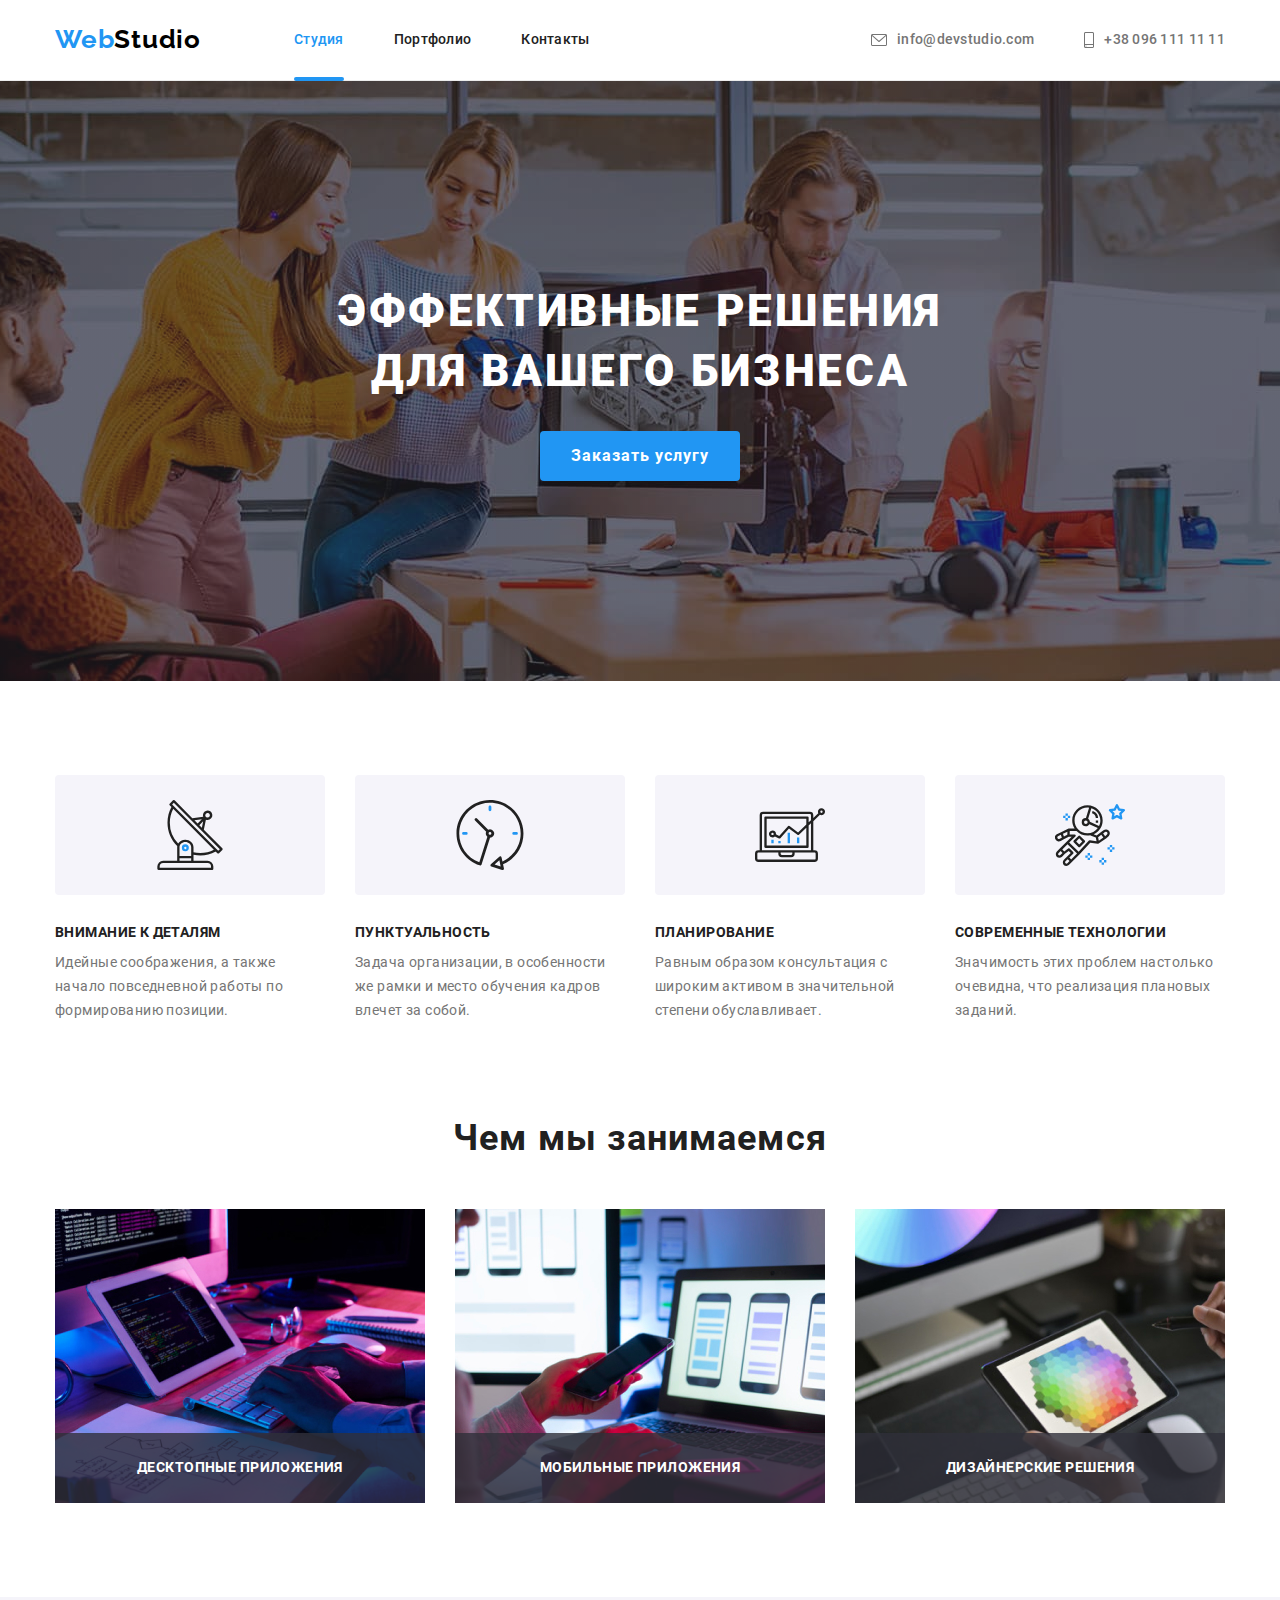
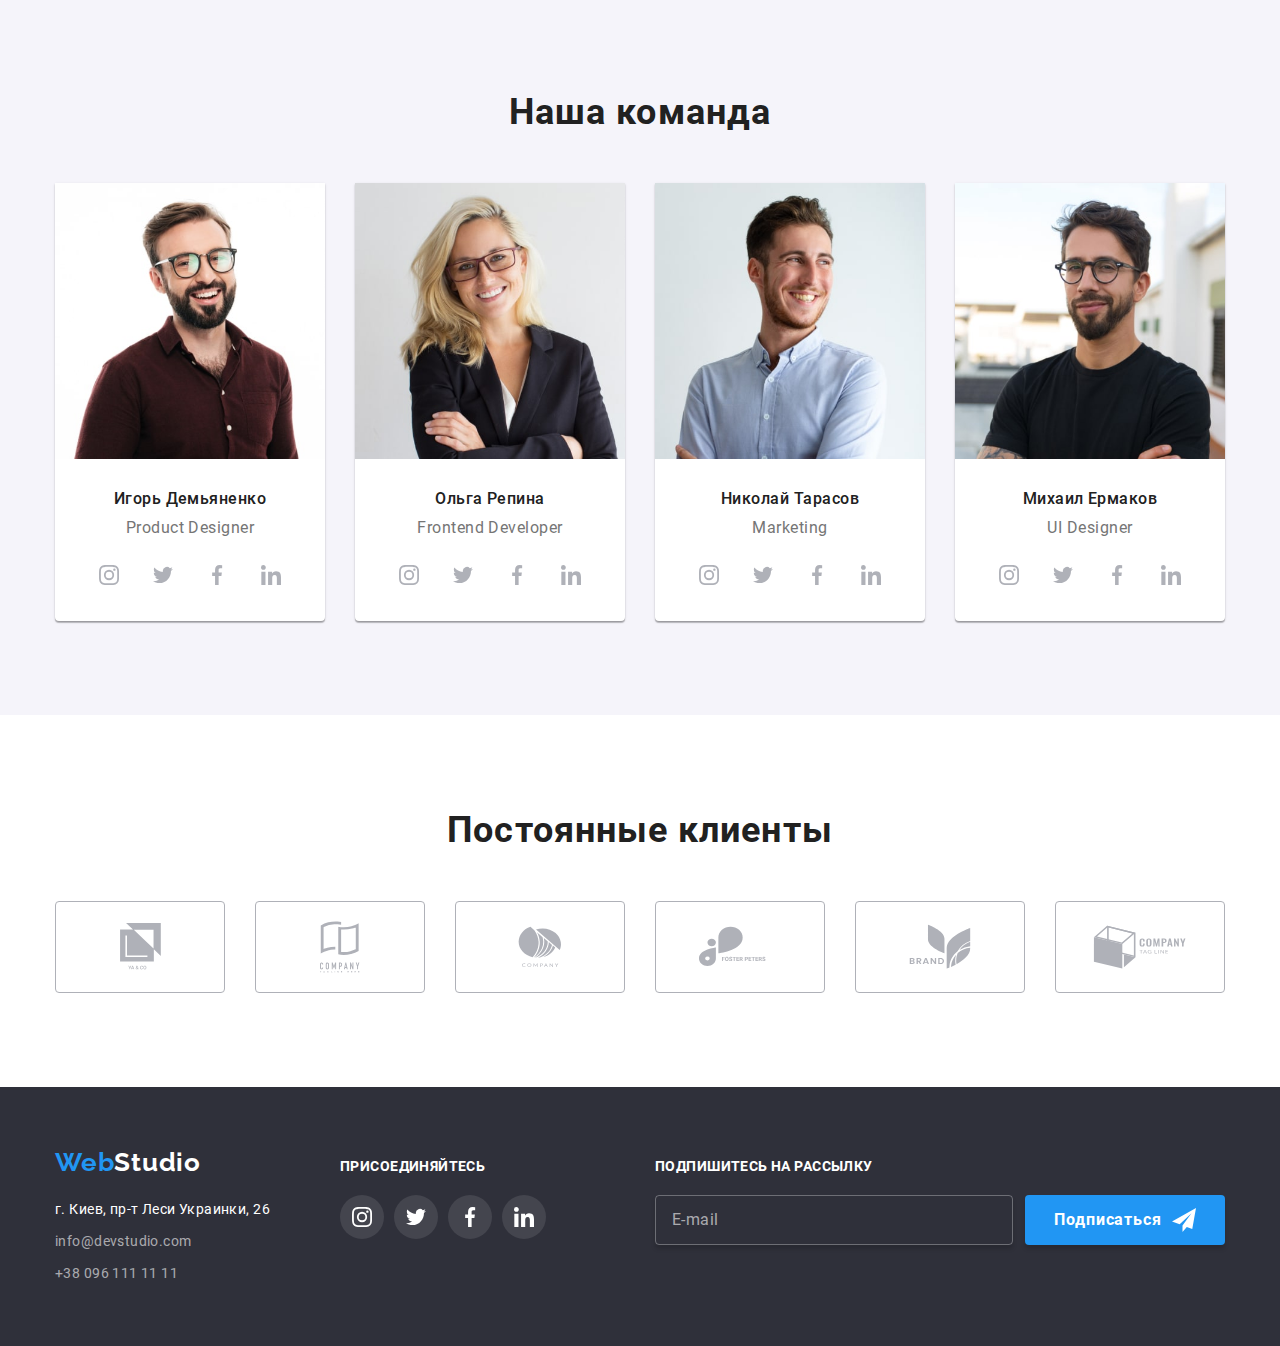
==== index.html @ d32ebbdd "додає стилі модального вікна" ====
<!DOCTYPE html>
<html lang="ru">
<head>
    <meta charset="UTF-8">
    <meta http-equiv="X-UA-Compatible" content="IE=edge">
    <meta name="viewport" content="width=device-width, initial-scale=1.0">
    <title>Студия</title>
    <link rel="stylesheet" href="https://cdnjs.cloudflare.com/ajax/libs/modern-normalize/1.0.0/modern-normalize.min.css">
    <link rel="stylesheet" href="./css/main.min.css"/>
</head>
<body>
    <!--  Хедер  -->
    <header>
        <div class="header-mobile container">
                <a href="./index.html" class="logo"><span class="logo__part--accent">Web</span><span
                        class="logo__part--black">Studio</span></a>
        
                        <button type="button" class="open-button" data-menu-open>
                        <svg class="open-button__burger" width="24" height="16">
                            <use href="./images/icons.svg#icon-burger">
                        
                            </use>
                        </svg>
                        </button>
        </div>
        <div class="mobile-nav is-hidden" data-menu>
        <button type="button" class="close-button close-button--mobile" data-menu-close>
            <svg class="close-button__cross" width="19" height="19">
                <use href="./images/icons.svg#icon-button">
        
                </use>
            </svg>
        </button>
        <div class="mobile-nav__wrapper">
            <nav>
            <ul class="nav-list">
                <li class="nav-list__item"><a href="./index.html" class="nav-list__link nav-list__link--current">Студия</a></li>
                <li class="nav-list__item"><a href="./portfolio.html" class="nav-list__link">Портфолио</a></li>
                <li class="nav-list__item"><a href="#contacts" class="nav-list__link">Контакты</a></li>
            </ul>
        </nav>
        <ul class="media-list">
            <li class="media-list__item media-list__item--tel">
                <a href="tel:+380961111111" class="media-list__link">
                    
                    +38 096 111 11 11
                </a>
            </li>
            <li class="media-list__item media-list__item--mail">
                <a href="mailto:info@devstudio.com" class="media-list__link">
                    
                    info@devstudio.com
                </a>
            </li>
        </ul>
        </div>
        
        <ul class="social-list social-list--mobile">
            <li class="social-list__item--mobile">
                <a href="" class="social-list__link--mobile">
                    Instagram
                </a>
            </li>
            <li class="social-list__item--mobile">
                <a href="" class="social-list__link--mobile">
                    <span>Twitter</span>
                </a>
            </li>
            <li class="social-list__item--mobile">
                <a href="" class="social-list__link--mobile">
                   <span>Facebook</span>
                </a>
            </li>
            <li class="social-list__item--mobile">
                <a href="" class="social-list__link--mobile">
                <span>LinkedIn</span>
                </a>
            </li>
        </ul>
        </div>
        <div class="header container">
        <a href="./index.html" class="logo"><span class="logo__part--accent">Web</span><span class="logo__part--black">Studio</span></a>
        <nav>
        <ul class="nav-list">
            <li class="nav-list__item"><a href="./index.html" class="nav-list__link nav-list__link--current">Студия</a></li>
            <li class="nav-list__item"><a href="./portfolio.html" class="nav-list__link">Портфолио</a></li>
            <li class="nav-list__item"><a href="#contacts" class="nav-list__link">Контакты</a></li>
        </ul>
        </nav>
        <ul class="media-list">
            <li class="media-list__item">
                <a href="mailto:info@devstudio.com" class="media-list__link">
                <svg class="media-list__icon" width="16" height="12">
                    <use href="./images/icons.svg#icon-envelope">

                    </use>
                </svg>
                info@devstudio.com
                </a>
            </li>  
            <li class="media-list__item">
                <a href="tel:+380961111111" class="media-list__link">
                <svg class="media-list__icon" width="10" height="16">
                    <use href="./images/icons.svg#icon-smartphone">

                    </use>
                </svg>
                    +38 096 111 11 11
                </a>
            </li> 
        </ul>
        </div>
    </header>

    
    <!-- Main content-->
    <main>
           <!-- Герой -->
    <section class="hero">
       
        <div class="container hero-container">
        <h1 class="hero-container__title">Эффективные решения<br> для вашего бизнеса</h1>
        <button data-modal-open type="button" class="main-button">Заказать услугу</button>
        </div>
    </section>
    <!-- <h2>Особенности</h2> -->
    <section class="features"> 
       
        <div class="container">
        <ul class="features-list">
            <li class="features-list__item">
                <div class="features-list__icon-bcg">
                    <svg class="features-list__icon" width="70" height="70">
                        <use href="./images/icons.svg#icon-antenna">
                    
                        </use>
                    </svg>
                </div>
                <h3 class="features-list__title">Внимание к деталям</h3>
                <p class="features-list__text">Идейные соображения, а также начало повседневной работы по формированию позиции.</p>
            </li>
            <li class="features-list__item">
                <div class="features-list__icon-bcg">
                    <svg class="features-list__icon" width="70" height="70">
                        <use href="./images/icons.svg#icon-clock">
                    
                        </use>
                    </svg>
                </div>
                <h3 class="features-list__title">Пунктуальность</h3>
                <p class="features-list__text">Задача организации, в особенности же рамки и место обучения кадров влечет за собой.</p>
            </li>
             <li class="features-list__item">
                <div class="features-list__icon-bcg">
                    <svg class="features-list__icon" width="70" height="70">
                        <use href="./images/icons.svg#icon-diagram">
                    
                        </use>
                    </svg>
                </div>
                <h3 class="features-list__title">Планирование</h3>
                <p class="features-list__text">Равным образом консультация с широким активом в значительной степени обуславливает.</p>
            </li>
            <li class="features-list__item">
                <div class="features-list__icon-bcg">
                    <svg class="features-list__icon" width="70" height="70">
                        <use href="./images/icons.svg#icon-astronaut">
                    
                        </use>
                    </svg>
                </div>
                <h3 class="features-list__title">Современные технологии</h3>
                <p class="features-list__text">Значимость этих проблем настолько очевидна, что реализация плановых заданий.</p>
            </li>

        </ul>
        </div>
    </section>
    <!-- Чем мы занимаемся -->
    <section class="about">
        <div class="container">
        <h2 class="container__section-title">Чем мы занимаемся</h2>
        <ul class="about-list">
            <li class="about-list__item"><img src="./images/box1.jpg" alt="box1" width="370">
            <div class="about-list__overlay">
                <h3 class="about-list__title">Десктопные приложения</h3>
            </div>
            </li>
            <li class="about-list__item"><img src="./images/box2.jpg" alt="box2" width="370">
            <div class="about-list__overlay">
                <h3 class="about-list__title">Мобильные приложения</h3>
            </div>
            </li>
            <li class="about-list__item"><img src="./images/box3.jpg" alt="box3" width="370">
            <div class="about-list__overlay">
                <h3 class="about-list__title">Дизайнерские решения</h3>
            </div>
            </li>
        </ul>
        </div>
    </section>
    <!-- Наша команда -->
    <section class="team">
        <div class="container">
        <h2 class="container__section-title">Наша команда</h2>
        <ul class="team-list">
            <li class="team-list__item">
                <img class="team-list__image" src="./images/team/img1-mob-1x-min.jpg" alt="Игорь Демьяненко">
                    <h3 class="team-list__name">Игорь Демьяненко</h3>
                <p class="team-list__position">Product Designer</p>
                <ul class="social-list social-list--team">
                    <li class="social-list__item">
                        <a href="" class="social-list__link social-list__link--team">
                            <svg class="social-list__icon" width="20" height="20">
                                <use href="./images/icons.svg#icon-instagram">
                            
                                </use>
                            </svg>
                        </a>
                    </li>
                    <li class="social-list__item">
                        <a href="" class="social-list__link social-list__link--team">
                        <svg class="social-list__icon" width="20" height="20">
                            <use href="./images/icons.svg#icon-twitter">
                    
                            </use>
                        </svg>
                        </a>
                    </li>
                    <li class="social-list__item">
                        <a href="" class="social-list__link social-list__link--team">
                        <svg class="social-list__icon" width="20" height="20">
                            <use href="./images/icons.svg#icon-facebook">
                    
                            </use>
                        </svg>
                        </a>
                
                    </li>
                    <li class="social-list__item">
                        <a href="" class="social-list__link social-list__link--team">
                        <svg class="social-list__icon" width="20" height="20">
                            <use href="./images/icons.svg#icon-linkedin">
                    
                            </use>
                        </svg>
                        </a>
                    </li>
                </ul>
            </li>
            <li class="team-list__item">
                <img class="team-list__image" src="./images/team/img2-mob-1x-min.jpg" alt="Ольга Репина">
                <h3 class="team-list__name">Ольга Репина</h3>
                <p class="team-list__position">Frontend Developer</p>
                <ul class="social-list social-list--team">
                    <li class="social-list__item">
                        <a href="" class="social-list__link social-list__link--team">
                            <svg class="social-list__icon" width="20" height="20">
                                <use href="./images/icons.svg#icon-instagram">
                
                                </use>
                            </svg>
                        </a>
                    </li>
                    <li class="social-list__item">
                        <a href="" class="social-list__link social-list__link--team">
                            <svg class="social-list__icon" width="20" height="20">
                                <use href="./images/icons.svg#icon-twitter">
                
                                </use>
                            </svg>
                        </a>
                    </li>
                    <li class="social-list__item">
                        <a href="" class="social-list__link social-list__link--team">
                            <svg class="social-list__icon" width="20" height="20">
                                <use href="./images/icons.svg#icon-facebook">
                
                                </use>
                            </svg>
                        </a>
                    </li>
                    <li class="social-list__item">
                        <a href="" class="social-list__link social-list__link--team">
                            <svg class="social-list__icon" width="20" height="20">
                                <use href="./images/icons.svg#icon-linkedin">
                
                                </use>
                            </svg>
                        </a>
                    </li>
                </ul>
            </li>
            <li class="team-list__item">
                <img class="team-list__image" src="./images/team/img3-mob-1x-min.jpg" alt="Николай Тарасов">
                <h3 class="team-list__name">Николай Тарасов</h3>
                <p class="team-list__position">Marketing</p>
                <ul class="social-list social-list--team">
                    <li class="social-list__item">
                        <a href="" class="social-list__link social-list__link--team">
                            <svg class="social-list__icon" width="20" height="20">
                                <use href="./images/icons.svg#icon-instagram">
                
                                </use>
                            </svg>
                        </a>
                    </li>
                    <li class="social-list__item">
                        <a href="" class="social-list__link social-list__link--team">
                            <svg class="social-list__icon" width="20" height="20">
                                <use href="./images/icons.svg#icon-twitter">
                
                                </use>
                            </svg>
                        </a>
                    </li>
                    <li class="social-list__item">
                        <a href="" class="social-list__link social-list__link--team">
                            <svg class="social-list__icon" width="20" height="20">
                                <use href="./images/icons.svg#icon-facebook">
                
                                </use>
                            </svg>
                        </a>
                    </li>
                    <li class="social-list__item">
                        <a href="" class="social-list__link social-list__link--team">
                            <svg class="social-list__icon" width="20" height="20">
                                <use href="./images/icons.svg#icon-linkedin">
                
                                </use>
                            </svg>
                        </a>
                    </li>
                </ul>
            </li>
            <li class="team-list__item">
                <img class="team-list__image" src="./images/team/img4-mob-1x-min.jpg" alt="Михаил Ермаков">
                <h3 class="team-list__name">Михаил Ермаков</h3>
                <p class="team-list__position">UI Designer</p>
                <ul class="social-list social-list--team">
                    <li class="social-list__item">
                        <a href="" class="social-list__link social-list__link--team">
                            <svg class="social-list__icon" width="20" height="20">
                                <use href="./images/icons.svg#icon-instagram">
                
                                </use>
                            </svg>
                        </a>
                    </li>
                    <li class="social-list__item">
                        <a href="" class="social-list__link social-list__link--team">
                            <svg class="social-list__icon" width="20" height="20">
                                <use href="./images/icons.svg#icon-twitter">
                
                                </use>
                            </svg>
                        </a>
                    </li>
                    <li class="social-list__item">
                        <a href="" class="social-list__link social-list__link--team">
                            <svg class="social-list__icon" width="20" height="20">
                                <use href="./images/icons.svg#icon-facebook">
                
                                </use>
                            </svg>
                        </a>
                    </li>
                    <li class="social-list__item">
                        <a href="" class="social-list__link social-list__link--team">
                            <svg class="social-list__icon" width="20" height="20">
                                <use href="./images/icons.svg#icon-linkedin">
                
                                </use>
                            </svg>
                        </a>
                    </li>
                </ul>
            </li>
        </ul>
        </div>
    </section>
    <!--Клиенты-->
    <section class="clients"> 
    <div class="container">
    <h2 class="container__section-title">Постоянные клиенты</h2>
    <ul class="clients-list">
        <li class="clients-list__item">
            <a href="" class="clients-list__link">
                <svg class="clients-list__icon" width="41" height="46.7">
                    <use href="./images/icons.svg#icon-client1">

                    </use>
                </svg>
            </a>
        </li>
        <li class="clients-list__item">
            <a href="" class="clients-list__link">
                <svg class="clients-list__icon" width="40" height="52">
                    <use href="./images/icons.svg#icon-client2">
            
                    </use>
                </svg>
            </a>
        </li>
        <li class="clients-list__item">
            <a href="" class="clients-list__link">
                <svg class="clients-list__icon" width="43.46" height="41.18">
                    <use href="./images/icons.svg#icon-client3">
            
                    </use>
                </svg>
            </a>
        </li>
        <li class="clients-list__item">
            <a href="" class="clients-list__link">
                <svg class="clients-list__icon" width="84.44" height="40.62">
                    <use href="./images/icons.svg#icon-client4">
                    </use>
                </svg>
            </a>
        </li>
        <li class="clients-list__item">
            <a href="" class="clients-list__link">
                <svg class="clients-list__icon" width="62.54" height="45.43">
                    <use href="./images/icons.svg#icon-client5">
            
                    </use>
                </svg>
            </a>
        </li>
        <li class="clients-list__item">
            <a href="" class="clients-list__link">
                <svg class="clients-list__icon" width="93.79" height="43.93">
                    <use href="./images/icons.svg#icon-client6">
            
                    </use>
                </svg>
            </a>
        </li>
    </ul>

    </div>
    </section>
    </main>

    <!-- Футер -->
    <footer id="contacts">
        <div class="footer container">
                <div class="main-contacts">

            <a href="./index.html" class="logo"><span class="logo__part--accent">Web</span><span class="logo__part--white">Studio</span></a>
            
            <ul class="contact-list">
                <li class="contact-list__item"><address class="address-link">г. Киев, пр-т Леси Украинки, 26</address></li>
                <li class="contact-list__item"><a href="mailto:info@devstudio.com" class="contact-link">info@devstudio.com</a></li>
                <li class="contact-list__item"><a href="tel:+380961111111" class="contact-link">+38 096 111 11 11</a></li>
            </ul>
            </div>

            <div class="social-networks-contacts">
                <p class="call">присоединяйтесь</p>
                <ul class="social-list">
                    <li class="social-list__item">
                        <a href="" class="social-list__link social-list__link--footer">
                            <svg class="social-list__icon" width="20" height="20">
                                <use href="./images/icons.svg#icon-instagram">
                
                                </use>
                            </svg>
                        </a>
                    </li>
                    <li class="social-list__item">
                        <a href="" class="social-list__link social-list__link--footer">
                            <svg class="social-list__icon" width="20" height="20">
                                <use href="./images/icons.svg#icon-twitter">
                
                                </use>
                            </svg>
                        </a>
                    </li>
                    <li class="social-list__item">
                        <a href="" class="social-list__link social-list__link--footer">
                            <svg class="social-list__icon" width="20" height="20">
                                <use href="./images/icons.svg#icon-facebook">
                
                                </use>
                            </svg>
                        </a>
                    </li>
                    <li class="social-list__item">
                        <a href="" class="social-list__link social-list__link--footer">
                            <svg class="social-list__icon" width="20" height="20">
                                <use href="./images/icons.svg#icon-linkedin">
                
                                </use>
                            </svg>
                        </a>
                    </li>
                </ul>
            </div>
            
            <div class="subscribe-form">
            <p class="call subscribe-form__call">Подпишитесь на рассылку</p>
            <form action="javascript:void(0);">
                    <div class="subscribe-field">
                    <label>
                    <input type="email" placeholder="E-mail" class="subscribe-field__form-input">
                    </label>
                    <button type="submit" class="main-button subscribe-field__main-button">Подписаться
                        <svg class="main-button__subscribe-icon" width="24" height="24">
                            <use href="./images/icons.svg#icon-send">
                            </use>
                        </svg>
                    </button>
                    </div>
                
            </form>
            </div>
        </div>
        
    </footer>

    <!-- Бекдроп -->
    <!-- Модалка -->
    <div class="backdrop is-hidden" data-modal>
        <div class="modal">
            <button type="button" class="close-button" data-modal-close>
                <svg class="close-button__cross" width="11" height="11">
                    <use href="./images/icons.svg#icon-button">

                    </use>
                </svg>
            </button>
            <b class="modal__title">Оставьте свои данные, мы вам перезвоним</b>
            <form action="javascript:void(0);" 
            class="modal-form">

            <label class="modal-form__field">
                <span class="modal-form__label">Имя</span>
                    <input type="text"
                name="name"
                placeholder=""
                required
                class="modal-form__input">
                <svg class="modal-form__icon" width="18" height="18">
                    <use href="./images/icons.svg#icon-person">
                    </use>
                </svg>
                
            </label>

            <label class="modal-form__field">
                <span class="modal-form__label">Телефон</span>
                <input  type="tel"
                name="tel" 
                placeholder=""
                required
                class="modal-form__input">
                <svg class="modal-form__icon" width="18" height="18">
                    <use href="./images/icons.svg#icon-tel">
                    </use>
                </svg>
            </label>

            <label class="modal-form__field">
                <span class="modal-form__label">Почта</span>
                <input type="email"
                name="email"
                placeholder=""
                required
                class="modal-form__input">
                <svg class="modal-form__icon" width="18" height="18">
                    <use href="./images/icons.svg#icon-email">
                    </use>
                </svg>
            </label>

            <label class="modal-form__field modal-form__field--comment">
                <span class="modal-form__label">Комментарий</span>
                
                <textarea name="comment" placeholder="Введите текст" class="modal-form__input modal-form__input--comment"></textarea>

            </label>

            <label class="agreement">
                    
                <input type="checkbox"
                name="checkbox"
                class="agreement__checkbox"
                >
                <svg class="agreement__icon" width="16" height="15">
                    <use href="./images/icons.svg#icon-uncheck">
                    </use>
                </svg>
                <span class="agreement__text">Соглашаюсь&nbsp;с&nbsp;рассылкой&nbsp;и&nbsp;принимаю&nbsp;</span>
                 
                <span class="agreement__link">
                    <a href="">Условия&nbsp;договора</a>
                </span>
            </label>

           



            <button type="submit" class="main-button main-button--modal">Отправить</button>
            </form>
        </div>
    </div>
<script src="./js/modal.js"></script>
<script src="./js/menu.js"></script>
</body>
</html>
---- css/main.min.css ----
p,h1,h2,h3,h4,h5,h6,ul,button,.open-button{padding:0;margin:0}.social-list,.social-list__link,.subscribe-field__main-button,.close-button,.agreement,.open-button,.features-list__icon-bcg,.clients-list__item,.clients-list__link{display:flex;justify-content:center;align-items:center}@font-face{font-family:"Raleway";font-style:normal;font-weight:700;font-display:swap;src:url(../fonts/raleway-v19-latin-700.woff) format("woff"),url(../fonts/raleway-v19-latin-700.woff2) format("woff2")}@font-face{font-family:"Roboto";font-style:normal;font-weight:400;font-display:swap;src:url(../fonts/roboto-v27-latin_cyrillic-regular.woff) format("woff"),url(../fonts/roboto-v27-latin_cyrillic-regular.woff2) format("woff2")}@font-face{font-family:"Roboto";font-style:normal;font-weight:500;font-display:swap;src:url(../fonts/roboto-v27-latin_cyrillic-500.woff) format("woff"),url(../fonts/roboto-v27-latin_cyrillic-500.woff2) format("woff2")}@font-face{font-family:"Roboto";font-style:normal;font-weight:700;font-display:swap;src:url(../fonts/roboto-v27-latin_cyrillic-700.woff) format("woff"),url(../fonts/roboto-v27-latin_cyrillic-700.woff2) format("woff2")}@font-face{font-family:"Roboto";font-style:normal;font-weight:900;font-display:swap;src:url(../fonts/roboto-v27-latin_cyrillic-900.woff) format("woff"),url(../fonts/roboto-v27-latin_cyrillic-900.woff2) format("woff2")}body{font-family:"Roboto",sans-serif;font-style:normal;color:#212121}p{color:#757575}a{text-decoration:none;color:inherit}button{font-family:inherit}img{display:block;max-width:100%;height:auto}ul{list-style:none}button:focus,a:focus,input:focus{outline:none}.container{margin-left:auto;margin-right:auto;padding-left:15px;padding-right:15px;width:100%}@media screen and (min-width: 480px){.container{max-width:480px}}@media screen and (min-width: 768px){.container{max-width:768px}}@media screen and (min-width: 1200px){.container{max-width:1200px}}.container__section-title{text-align:center;margin-bottom:50px;font-size:28px;line-height:1.18;letter-spacing:.03em}@media screen and (min-width: 1200px){.container__section-title{font-size:36px;line-height:1.167;letter-spacing:.03em}}.logo{display:block;font-family:"Raleway",sans-serif;font-weight:700;font-size:24px;line-height:1.167;letter-spacing:.03em}@media screen and (min-width: 1200px){.logo{font-size:26px;line-height:1.192;letter-spacing:.03em}}.logo__part--accent{color:#2196f3}.logo__part--black{color:#000}.logo__part--white{color:#fff}.logo:focus{box-shadow:0 0 0 0.1em #2196f3}.mobile-nav{position:absolute;top:0;left:0;background-color:#fff;width:100vw;height:100vh;padding:48px 40px;z-index:10}.mobile-nav__wrapper{display:flex;flex-direction:column;justify-content:space-between;height:100%}@media screen and (max-width: 767px){.nav-list{margin-bottom:-32px}.nav-list__link{display:block;margin-bottom:32px;font-weight:500;font-size:40px;line-height:1.175;letter-spacing:.02em;transition:color 250ms cubic-bezier(0.4, 0, 0.2, 1)}.nav-list__link:hover,.nav-list__link:focus,.nav-list__link--current{color:#2196f3}}@media screen and (min-width: 768px){.nav-list{display:flex;margin-left:93px}.nav-list__item{position:relative}.nav-list__item:not(:last-child){margin-right:50px}.nav-list__link{display:block;padding-top:32px;padding-bottom:32px;font-weight:500;font-size:14px;line-height:1.14;letter-spacing:.02em;transition:color 250ms cubic-bezier(0.4, 0, 0.2, 1)}.nav-list__link:hover,.nav-list__link:focus,.nav-list__link--current{color:#2196f3}.nav-list__link--current::after{content:"";position:absolute;bottom:0;margin-bottom:-1px;display:block;width:100%;height:4px;border-radius:2px;background-color:#2196f3}}@media screen and (max-width: 767px){.media-list{margin-top:auto}.media-list__item--tel{margin-bottom:32px;font-weight:500;font-size:34px;line-height:1.176;letter-spacing:.02em;color:#2196f3}.media-list__item--mail{margin-bottom:64px;font-size:24px;line-height:1.167;letter-spacing:.02em;color:#757575}}@media screen and (min-width: 768px){.media-list{display:flex;flex-direction:column;margin-left:auto}.media-list__link{font-weight:500;font-size:12px;line-height:1.167;letter-spacing:.02em;color:#757575;transition:color 250ms cubic-bezier(0.4, 0, 0.2, 1)}.media-list__link:hover,.media-list__link:focus{color:#2196f3}}@media screen and (min-width: 1200px){.media-list{flex-direction:row;margin-left:auto}.media-list__item:not(:last-child){margin-right:50px}.media-list__icon{margin-right:10px;fill:currentColor}.media-list__link{display:flex;align-items:center;justify-content:center;font-weight:500;font-size:14px;line-height:1.14;letter-spacing:.02em;color:#757575;transition:color 250ms cubic-bezier(0.4, 0, 0.2, 1)}.media-list__link:hover,.media-list__link:focus{color:#2196f3}}.main-button{width:200px;padding:10px;border:none;border-radius:4px;color:#fff;background-color:#2196f3;font-weight:700;font-size:16px;line-height:1.875;letter-spacing:.06em;cursor:pointer}.main-button:focus{box-shadow:0 0 0 0.1em #2196f3}.social-list--mobile{justify-content:start;margin-right:-20px;margin-left:-10px}.social-list__item:not(:last-child){margin-right:10px}.social-list__item--mobile:not(:last-child){border-right:1px solid rgba(33,33,33,0.2)}.social-list__link{width:44px;height:44px;border-radius:50%;border:none}.social-list__link--team{background-color:#fff;color:#afb1b8;transition:background-color 250ms cubic-bezier(0.4, 0, 0.2, 1),color 250ms cubic-bezier(0.4, 0, 0.2, 1)}.social-list__link--footer{background-color:rgba(255,255,255,0.1);color:#fff;transition:background-color 250ms cubic-bezier(0.4, 0, 0.2, 1)}.social-list__link--team:hover,.social-list__link--team:focus,.social-list__link--footer:hover,.social-list__link--footer:focus{background:#2196f3;color:#fff}.social-list__link--mobile{margin-left:10px;padding-right:10px;font-size:18px;line-height:1.22;letter-spacing:.02em;color:#2196f3}.social-list__icon{fill:currentColor}.main-contacts{margin-left:auto;margin-right:auto;margin-bottom:60px}@media screen and (min-width: 1200px){.main-contacts{margin-right:70px;margin-left:0;margin-bottom:0}}.main-contacts>.logo{margin-bottom:20px}.contact-list{font-size:14px;line-height:1.714;letter-spacing:.03em}.contact-list__item:not(:last-child){margin-bottom:8px}.address-link{color:#fff;font-style:normal}.contact-link{color:rgba(255,255,255,0.6)}.contact-link:hover,.contact-link:focus{color:#2196f3}.social-networks-contacts{width:206px;margin-left:auto;margin-right:auto;margin-bottom:60px}@media screen and (min-width: 1200px){.social-networks-contacts{margin-right:auto;margin-left:0;margin-bottom:0}}.call{margin-bottom:20px;font-weight:700;font-size:14px;line-height:1.14;letter-spacing:.03em;text-transform:uppercase;color:#fff}.subscribe-form{margin-left:auto;margin-right:auto}@media screen and (min-width: 1200px){.subscribe-form{width:570px;margin-left:0;margin-right:0}}.subscribe-form__call{margin-bottom:20px}@media screen and (min-width: 768px){.subscribe-field{display:flex;flex-direction:column}}@media screen and (min-width: 1200px){.subscribe-field{display:flex;flex-direction:row}}.subscribe-field__form-input{padding:15px 16px;width:100%;margin-bottom:20px;border:1px solid rgba(255,255,255,0.3);border-radius:4px;background-color:transparent;box-shadow:0px 4px 4px 0px rgba(0,0,0,0.15);color:#fff}@media screen and (min-width: 768px){.subscribe-field__form-input{width:450px;margin-right:12px}}@media screen and (min-width: 1200px){.subscribe-field__form-input{width:358px;margin-bottom:0}}.subscribe-field__form-input::placeholder{font-size:16px;line-height:1.25;letter-spacing:.03em;color:rgba(255,255,255,0.6)}.subscribe-field__main-button{margin-left:auto;margin-right:auto;box-shadow:0px 4px 4px 0px rgba(0,0,0,0.15)}.main-button__subscribe-icon{margin-left:10px}.close-button{position:absolute;top:8px;right:8px;width:30px;height:30px;border-radius:50%;border:1px solid rgba(0,0,0,0.1);background-color:#fff;color:#000;transition:color 250ms cubic-bezier(0.4, 0, 0.2, 1)}.close-button:focus,.close-button:hover{cursor:pointer;color:#2196f3}.close-button:focus{box-shadow:0 0 0 0.1em #2196f3}.close-button--mobile{top:21px;right:25px;width:40px;height:40px;border:none;color:#212121}.close-button--mobile:focus{box-shadow:none}.close-button__cross{fill:currentColor}.agreement{margin-bottom:30px}.agreement__icon{width:16px;height:15px;margin-right:7px;cursor:pointer}.agreement__text,.agreement__link{display:inline-block;color:#757575}@media screen and (max-width: 1199px){.agreement__text,.agreement__link{font-size:12px;line-height:1.167;letter-spacing:.03em}}@media screen and (min-width: 1200px){.agreement__text,.agreement__link{font-size:14px;line-height:1.71;letter-spacing:.03em}}.agreement__link{color:#2196f3;text-decoration-line:underline}.agreement__checkbox{position:absolute;width:1px;height:1px;margin:-1px;border:0;padding:0;clip:rect(0 0 0 0);overflow:hidden}.agreement__checkbox:checked+.agreement__icon{background-image:url("../images/check.svg");fill:transparent}.agreement__checkbox:focus-within+.agreement__icon{box-shadow:0 0 0 1px #2196f3}.open-button{border:none;width:40px;height:40px;margin:10px 0;background-color:#fff;color:#000;transition:color 250ms cubic-bezier(0.4, 0, 0.2, 1)}.open-button:focus,.open-button:hover{cursor:pointer;color:#2196f3}.open-button__burger{fill:currentColor}header{position:relative;border-bottom:1px solid #ececec;background-color:#fff}.header-mobile{display:flex;justify-content:space-between;align-items:center}@media screen and (min-width: 768px){.header-mobile{display:none}}.header{display:flex;align-items:center}@media screen and (max-width: 767px){.header{display:none}}.hero{max-width:100%;height:auto;margin-left:auto;margin-right:auto;padding-top:118px;padding-bottom:118px;text-align:center}@media screen and (max-width: 767px){.hero{background-image:linear-gradient(to right, rgba(47,48,58,0.4), rgba(47,48,58,0.4)),url(../images/bcg/bcg-img-mobile-1x.jpg);background-size:cover;background-position:center}}@media screen and (min-width: 768px){.hero{background-image:linear-gradient(to right, rgba(47,48,58,0.4), rgba(47,48,58,0.4)),url(../images/bcg/bcg-img-tabl-1x.jpg);background-size:cover;background-position:center}}@media screen and (min-width: 1200px){.hero{padding-top:200px;padding-bottom:200px;background-image:linear-gradient(to right, rgba(47,48,58,0.4), rgba(47,48,58,0.4)),url(../images/bcg/bcg-img-desk-1x.jpg);background-size:cover;background-position:center}}.hero-container__title{margin-bottom:30px;font-weight:900;text-transform:uppercase;color:#fff}@media screen and (max-width: 1199px){.hero-container__title{font-size:26px;line-height:1.615;letter-spacing:.06em}}@media screen and (min-width: 1200px){.hero-container__title{font-size:44px;line-height:1.364;letter-spacing:.06em}}.features{padding-top:60px;padding-bottom:60px}@media screen and (min-width: 1200px){.features{padding-top:94px;padding-bottom:94px}}.features-list{margin-bottom:-30px}@media screen and (min-width: 768px){.features-list{display:flex;flex-wrap:wrap;margin-right:-30px}}.features-list__item{width:100%;margin-bottom:30px}@media screen and (min-width: 768px){.features-list__item{flex-basis:calc((100% - 60px) / 2);margin-right:30px}}@media screen and (min-width: 1200px){.features-list__item{flex-basis:calc((100% - 120px) / 4)}}.features-list__icon-bcg{width:100%;height:120px;margin-bottom:30px;background-color:#f5f4fa;border-radius:4px}.features-list__title{margin-bottom:10px;text-align:center;font-size:14px;line-height:1.14;letter-spacing:.03em;text-transform:uppercase}@media screen and (min-width: 768px){.features-list__title{text-align:left}}.features-list__text{font-size:14px;line-height:1.71;letter-spacing:.03em}.about{padding-bottom:94px}@media screen and (max-width: 1199px){.about{display:none}}.about-list{display:flex}.about-list__item:not(:last-child){margin-right:30px}.about-list__item{position:relative}.about-list__overlay{position:absolute;bottom:0;width:100%;background-color:rgba(47,48,58,0.8)}.about-list__title{padding-top:27px;padding-bottom:27px;font-size:14px;line-height:1.14;letter-spacing:.03em;text-align:center;text-transform:uppercase;color:#fff}.team{padding-top:60px;padding-bottom:60px;margin-left:auto;margin-right:auto;background-color:#f5f4fa}@media screen and (min-width: 1200px){.team{padding-top:94px;padding-bottom:94px}}.team-list{margin-bottom:-30px}@media screen and (min-width: 768px){.team-list{display:flex;flex-wrap:wrap;margin-right:-30px}}.team-list__item{width:100%;padding-bottom:24px;margin-bottom:30px;background-color:#fff;box-shadow:0px 1px 3px rgba(0,0,0,0.12),0px 1px 1px rgba(0,0,0,0.14),0px 2px 1px rgba(0,0,0,0.2);border-radius:0px 0px 4px 4px}@media screen and (min-width: 768px){.team-list__item{flex-basis:calc((100% - 60px) / 2);margin-right:30px}}@media screen and (min-width: 1200px){.team-list__item{flex-basis:calc((100% - 120px) / 4)}}.team-list__image{margin-bottom:30px}.team-list__name{font-size:16px;line-height:1.188;letter-spacing:.03em;margin-bottom:10px;font-weight:500;text-align:center}.team-list__position{font-size:16px;line-height:1.188;letter-spacing:.03em;margin-bottom:16px;text-align:center}.clients{padding-top:60px;padding-bottom:60px}@media screen and (min-width: 1200px){.clients{padding-top:94px;padding-bottom:94px}}.clients-list{display:flex}@media screen and (max-width: 1199px){.clients-list{flex-wrap:wrap;margin-right:-30px;margin-bottom:-30px}}@media screen and (min-width: 1200px){.clients-list{margin-right:-30px}}.clients-list__item{width:170px;height:92px}@media screen and (max-width: 767px){.clients-list__item{flex-basis:calc((100% - 60px) / 2);margin-right:30px;margin-bottom:30px}}@media screen and (min-width: 768px){.clients-list__item{flex-basis:calc((100% - 90px) / 3);margin-right:30px;margin-bottom:30px}}@media screen and (min-width: 1200px){.clients-list__item{margin-right:30px;margin-bottom:0}}.clients-list__icon{fill:currentColor}.clients-list__link{border:1px solid #afb1b8;border-radius:4px;width:100%;height:100%;color:#afb1b8;transition:border 250ms cubic-bezier(0.4, 0, 0.2, 1),color 250ms cubic-bezier(0.4, 0, 0.2, 1)}.clients-list__link:hover,.clients-list__link:focus{outline:none;border:1px solid #2196f3;color:#2196f3}.portfolio-container{padding-top:60px;padding-bottom:60px;background-color:#fff}@media screen and (min-width: 1200px){.portfolio-container{padding-top:94px;padding-bottom:94px}}.filter-list{display:flex;flex-wrap:wrap;margin-right:-8px;margin-bottom:-15px}@media screen and (min-width: 768px){.filter-list{justify-content:center}}.filter-list__item{margin-right:8px;margin-bottom:15px}.filter-list__button{font-weight:500;font-size:16px;line-height:1.625;letter-spacing:.03em;background-color:#f5f4fa;padding:6px 22px;border:none;border-radius:4px;text-align:center;transition:background-color 250ms cubic-bezier(0.4, 0, 0.2, 1),box-shadow 250ms cubic-bezier(0.4, 0, 0.2, 1),color 250ms cubic-bezier(0.4, 0, 0.2, 1)}.filter-list__button:hover,.filter-list__button:focus{color:#fff;background-color:#2196f3;cursor:pointer;box-shadow:0px 3px 1px rgba(0,0,0,0.1),0px 1px 2px rgba(0,0,0,0.08),0px 2px 2px rgba(0,0,0,0.12)}.project-list{margin-top:40px;margin-bottom:-30px}@media screen and (min-width: 768px){.project-list{margin-top:30px;display:flex;flex-wrap:wrap;margin-right:-30px}}@media screen and (min-width: 1200px){.project-list{margin-top:50px}}.project-list__thumb{position:relative;overflow:hidden}.project-list__name{margin-bottom:4px;font-size:18px;line-height:2;letter-spacing:.06em}.project-list__type{font-size:16px;line-height:1.875;letter-spacing:.03em}.project-list__description{padding:20px 24px 19px 24px;border-left:1px solid #eee;border-right:1px solid #eee;border-bottom:1px solid #eee}@media screen and (min-width: 768px){.project-list__description{flex-grow:1}}.project-list__item{margin-bottom:30px}@media screen and (min-width: 768px){.project-list__item{flex-basis:calc((100% - 60px) / 2);margin-right:30px}}@media screen and (min-width: 1200px){.project-list__item{flex-basis:calc((100% - 90px) / 3);margin-right:30px}}.project-list__link{display:block}@media screen and (min-width: 768px){.project-list__link{display:flex;flex-direction:column;height:100%}}.project-list__link:hover,.project-list__link:focus{box-shadow:0px 4px 4px 0px rgba(0,0,0,0.25);cursor:pointer}.project-list__link:hover .overlay,.project-list__link:focus .overlay{transform:translateY(0)}.overlay{position:absolute;top:0;left:0;width:100%;height:100%;overflow:auto;background-color:rgba(33,150,243,0.9);transform:translateY(100%);transition:transform 250ms cubic-bezier(0.4, 0, 0.2, 1)}.overlay__text{margin:0;padding:63px 24px;font-size:18px;line-height:1.56;letter-spacing:.03em;color:#fff}footer{background-color:#2f303a}.footer{padding-top:60px;padding-bottom:60px;text-align:center}@media screen and (min-width: 768px){.footer{display:flex;flex-wrap:wrap;align-items:baseline;justify-content:space-between}}@media screen and (min-width: 1200px){.footer{display:flex;align-items:baseline;justify-content:space-between;text-align:unset}}.backdrop{position:fixed;top:0;left:0;width:100vw;height:100vh;background-color:rgba(0,0,0,0.2);visibility:visible;opacity:1;transition:opacity 250ms cubic-bezier(0.4, 0, 0.2, 1)}.is-hidden{visibility:hidden;opacity:0;pointer-events:none;transition:opacity 250ms cubic-bezier(0.4, 0, 0.2, 1)}.backdrop.is-hidden .modal{transform:translate(-50%, -50%) scale(0)}.modal{position:absolute;top:50%;left:50%;transform:translate(-50%, -50%) scale(1);transition:transform 250ms cubic-bezier(0.4, 0, 0.2, 1);padding:40px;background-color:#fff}@media screen and (max-width: 1199px){.modal{max-width:450px;width:90vw;max-height:609px}}@media screen and (min-width: 1200px){.modal{width:528px;height:581px}}.modal__title{display:block;margin-bottom:12px;text-align:center;font-size:20px;line-height:1.15;letter-spacing:.03em}.main-button--modal{display:block;margin-left:auto;margin-right:auto}.modal-form__field{position:relative;display:flex;flex-direction:column;margin-bottom:10px}@media screen and (max-width: 1199px){.modal-form__field{max-width:370px}}@media screen and (min-width: 1200px){.modal-form__field{width:448px}}.modal-form__field--comment{margin-bottom:20px}.modal-form__field:hover>.modal-form__icon,.modal-form__field:focus-within>.modal-form__icon{fill:#2196f3;cursor:pointer}.modal-form__field:hover>.modal-form__input,.modal-form__field:focus-within>.modal-form__input{cursor:pointer;outline:none;border:1px solid #2196f3}.modal-form__label{margin-bottom:4px;font-size:12px;line-height:1.17;letter-spacing:0.01em;color:#757575}.modal-form__input{padding:11px 42px;border:1px solid rgba(33,33,33,0.2);border-radius:4px}.modal-form__icon{position:absolute;top:30px;left:12px;fill:#212121}.modal-form__input--comment{display:block;resize:none;height:120px;padding:12px 16px}.modal-form__input--comment::placeholder{font-size:12px;line-height:1.17;letter-spacing:0.01em;color:rgba(117,117,117,0.5)}
/*# sourceMappingURL=main.min.css.map */
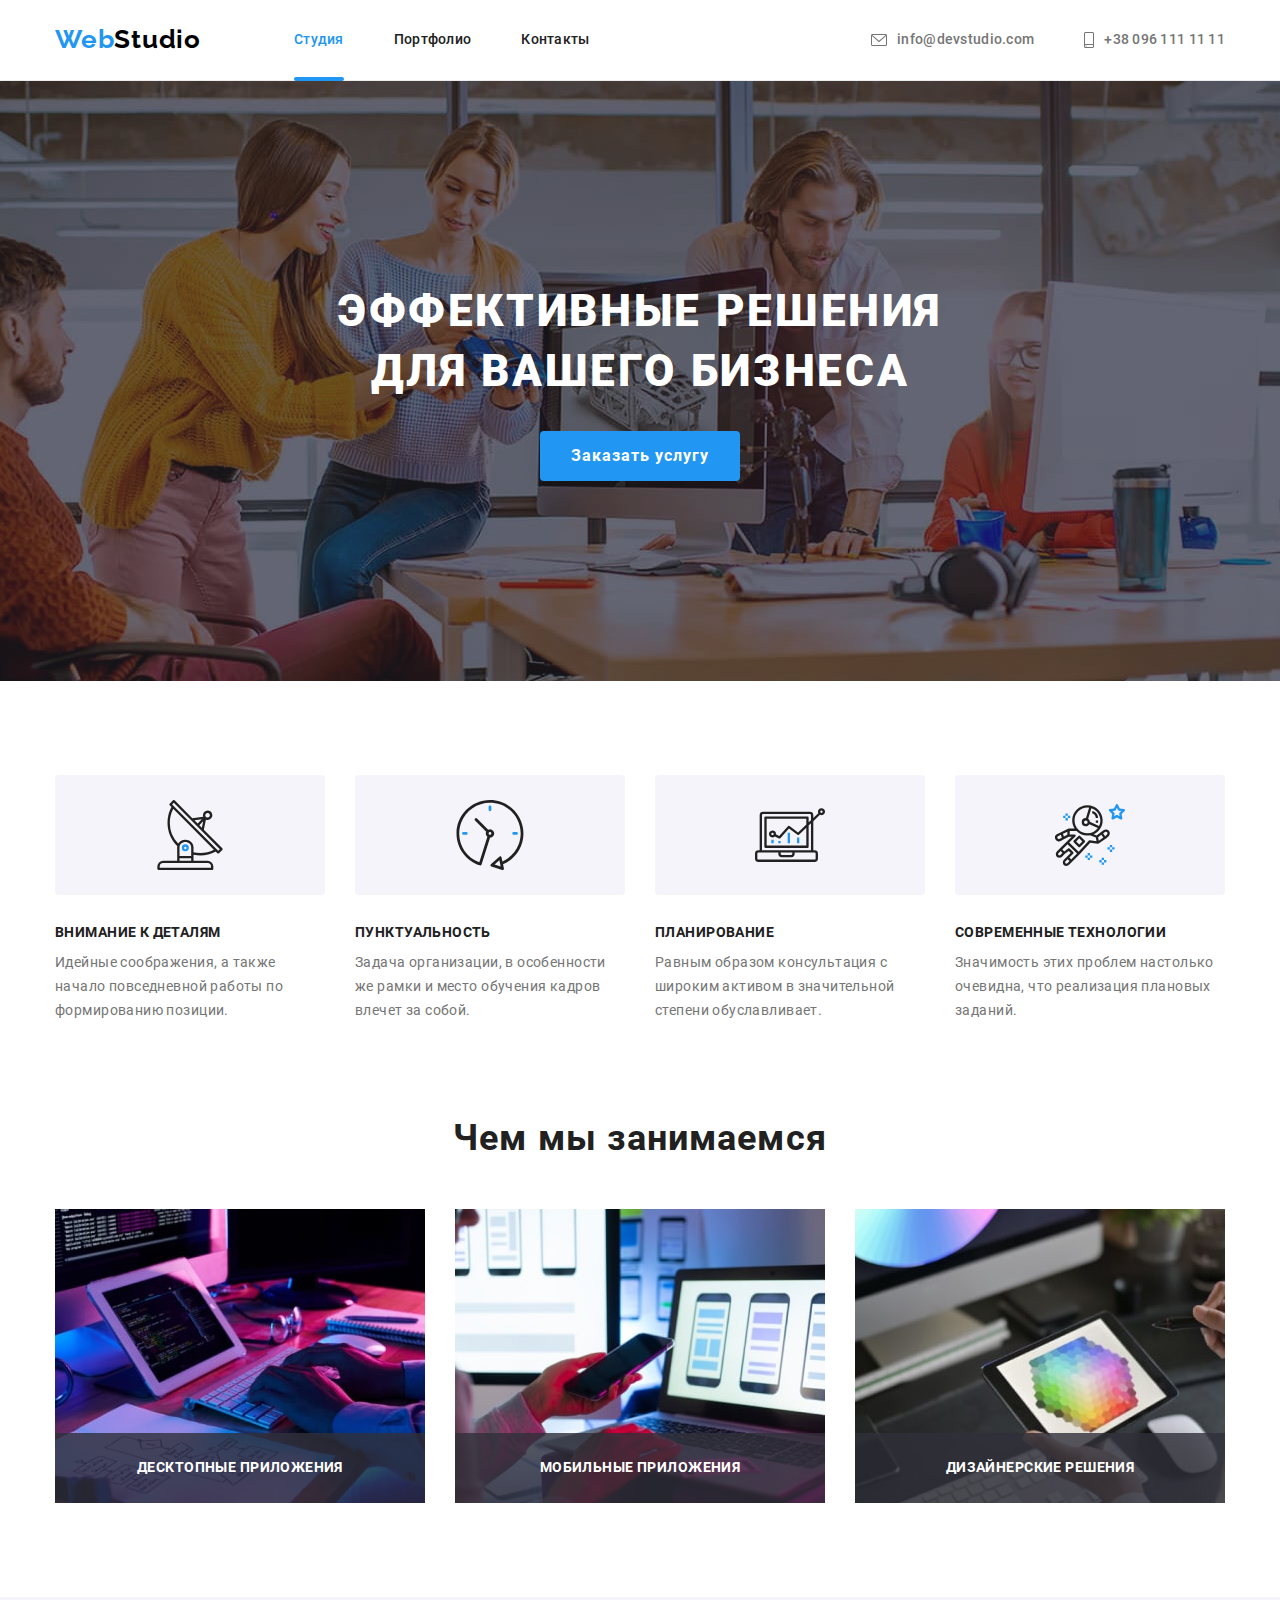
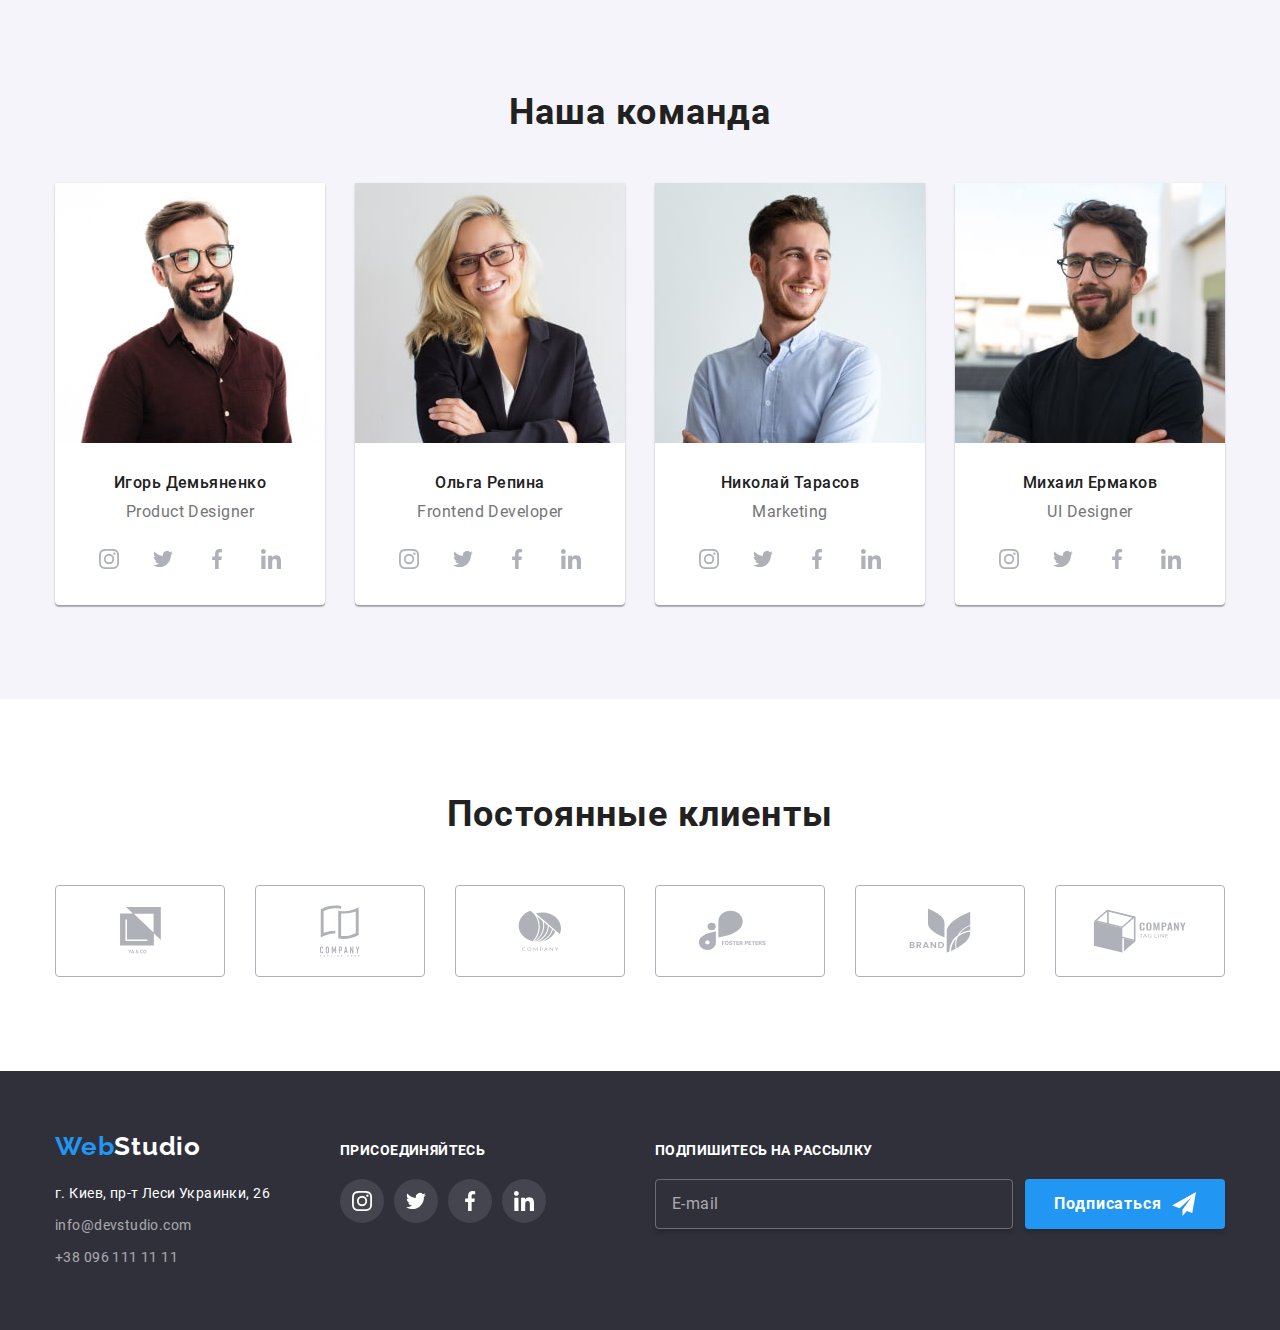
==== commit 3c0d96d8: "додає тег picture для картинок" ====
--- a/index.html
+++ b/index.html
@@ -181,17 +181,20 @@
         <div class="container">
         <h2 class="container__section-title">Чем мы занимаемся</h2>
         <ul class="about-list">
-            <li class="about-list__item"><img src="./images/box1.jpg" alt="box1" width="370">
+            <li class="about-list__item">
+                <img srcset="./images/box1-1x-min.jpg 1x, ./images/box1-2x-min.jpg 2x" src="./images/box1.jpg" alt="box1" width="370">
             <div class="about-list__overlay">
                 <h3 class="about-list__title">Десктопные приложения</h3>
             </div>
             </li>
-            <li class="about-list__item"><img src="./images/box2.jpg" alt="box2" width="370">
+            <li class="about-list__item">
+                <img srcset="./images/box2-1x-min.jpg 1x, ./images/box2-2x-min.jpg 2x" src="./images/box2.jpg" alt="box2" width="370">
             <div class="about-list__overlay">
                 <h3 class="about-list__title">Мобильные приложения</h3>
             </div>
             </li>
-            <li class="about-list__item"><img src="./images/box3.jpg" alt="box3" width="370">
+            <li class="about-list__item">
+                <img srcset="./images/box3-1x-min.jpg 1x, ./images/box3-2x-min.jpg 2x" src="./images/box3.jpg" alt="box3" width="370">
             <div class="about-list__overlay">
                 <h3 class="about-list__title">Дизайнерские решения</h3>
             </div>
@@ -205,7 +208,13 @@
         <h2 class="container__section-title">Наша команда</h2>
         <ul class="team-list">
             <li class="team-list__item">
+                <picture>
+                    <source srcset="./images/team/img1-desk-1x-min.jpg 1x, ./images/team/img1-desk-2x-min.jpg 2x" media="(min-width: 1200px)">
+                    <source srcset="./images/team/img1-tab-1x-min.jpg 1x, ./images/team/img1-tab-2x-min.jpg 2x" media="(min-width: 768px)">
+                    <source srcset="./images/team/img1-mob-1x-min.jpg 1x, ./images/team/img1-mob-2x-min.jpg 2x" media="(min-width: 480px)">
                 <img class="team-list__image" src="./images/team/img1-mob-1x-min.jpg" alt="Игорь Демьяненко">
+                </picture>
+                
                     <h3 class="team-list__name">Игорь Демьяненко</h3>
                 <p class="team-list__position">Product Designer</p>
                 <ul class="social-list social-list--team">
@@ -249,7 +258,12 @@
                 </ul>
             </li>
             <li class="team-list__item">
+                <picture>
+                <source srcset="./images/team/img2-desk-1x-min.jpg 1x, ./images/team/img2-desk-2x-min.jpg 2x" media="(min-width: 1200px)">
+                <source srcset="./images/team/img2-tab-1x-min.jpg 1x, ./images/team/img2-tab-2x-min.jpg 2x" media="(min-width: 768px)">
+                <source srcset="./images/team/img2-mob-1x-min.jpg 1x, ./images/team/img2-mob-2x-min.jpg 2x" media="(min-width: 480px)">
                 <img class="team-list__image" src="./images/team/img2-mob-1x-min.jpg" alt="Ольга Репина">
+                </picture>
                 <h3 class="team-list__name">Ольга Репина</h3>
                 <p class="team-list__position">Frontend Developer</p>
                 <ul class="social-list social-list--team">
@@ -292,7 +306,13 @@
                 </ul>
             </li>
             <li class="team-list__item">
-                <img class="team-list__image" src="./images/team/img3-mob-1x-min.jpg" alt="Николай Тарасов">
+                <picture>
+                    <source srcset="./images/team/img3-desk-1x-min.jpg 1x, ./images/team/img3-desk-2x-min.jpg 2x"
+                        media="(min-width: 1200px)">
+                    <source srcset="./images/team/img3-tab-1x-min.jpg 1x, ./images/team/img3-tab-2x-min.jpg 2x" media="(min-width: 768px)">
+                    <source srcset="./images/team/img3-mob-1x-min.jpg 1x, ./images/team/img3-mob-2x-min.jpg 2x" media="(min-width: 480px)">
+                    <img class="team-list__image" src="./images/team/img3-mob-1x-min.jpg" alt="Николай Тарасов">
+                </picture>
                 <h3 class="team-list__name">Николай Тарасов</h3>
                 <p class="team-list__position">Marketing</p>
                 <ul class="social-list social-list--team">
@@ -335,7 +355,13 @@
                 </ul>
             </li>
             <li class="team-list__item">
-                <img class="team-list__image" src="./images/team/img4-mob-1x-min.jpg" alt="Михаил Ермаков">
+                <picture>
+                    <source srcset="./images/team/img4-desk-1x-min.jpg 1x, ./images/team/img4-desk-2x-min.jpg 2x"
+                        media="(min-width: 1200px)">
+                    <source srcset="./images/team/img4-tab-1x-min.jpg 1x, ./images/team/img4-tab-2x-min.jpg 2x" media="(min-width: 768px)">
+                    <source srcset="./images/team/img4-mob-1x-min.jpg 1x, ./images/team/img4-mob-2x-min.jpg 2x" media="(min-width: 480px)">
+                    <img class="team-list__image" src="./images/team/img4-mob-1x-min.jpg" alt="Михаил Ермаков">
+                </picture>
                 <h3 class="team-list__name">Михаил Ермаков</h3>
                 <p class="team-list__position">UI Designer</p>
                 <ul class="social-list social-list--team">
--- a/css/main.min.css
+++ b/css/main.min.css
@@ -1,2 +1,2 @@
-p,h1,h2,h3,h4,h5,h6,ul,button,.open-button{padding:0;margin:0}.social-list,.social-list__link,.subscribe-field__main-button,.close-button,.agreement,.open-button,.features-list__icon-bcg,.clients-list__item,.clients-list__link{display:flex;justify-content:center;align-items:center}@font-face{font-family:"Raleway";font-style:normal;font-weight:700;font-display:swap;src:url(../fonts/raleway-v19-latin-700.woff) format("woff"),url(../fonts/raleway-v19-latin-700.woff2) format("woff2")}@font-face{font-family:"Roboto";font-style:normal;font-weight:400;font-display:swap;src:url(../fonts/roboto-v27-latin_cyrillic-regular.woff) format("woff"),url(../fonts/roboto-v27-latin_cyrillic-regular.woff2) format("woff2")}@font-face{font-family:"Roboto";font-style:normal;font-weight:500;font-display:swap;src:url(../fonts/roboto-v27-latin_cyrillic-500.woff) format("woff"),url(../fonts/roboto-v27-latin_cyrillic-500.woff2) format("woff2")}@font-face{font-family:"Roboto";font-style:normal;font-weight:700;font-display:swap;src:url(../fonts/roboto-v27-latin_cyrillic-700.woff) format("woff"),url(../fonts/roboto-v27-latin_cyrillic-700.woff2) format("woff2")}@font-face{font-family:"Roboto";font-style:normal;font-weight:900;font-display:swap;src:url(../fonts/roboto-v27-latin_cyrillic-900.woff) format("woff"),url(../fonts/roboto-v27-latin_cyrillic-900.woff2) format("woff2")}body{font-family:"Roboto",sans-serif;font-style:normal;color:#212121}p{color:#757575}a{text-decoration:none;color:inherit}button{font-family:inherit}img{display:block;max-width:100%;height:auto}ul{list-style:none}button:focus,a:focus,input:focus{outline:none}.container{margin-left:auto;margin-right:auto;padding-left:15px;padding-right:15px;width:100%}@media screen and (min-width: 480px){.container{max-width:480px}}@media screen and (min-width: 768px){.container{max-width:768px}}@media screen and (min-width: 1200px){.container{max-width:1200px}}.container__section-title{text-align:center;margin-bottom:50px;font-size:28px;line-height:1.18;letter-spacing:.03em}@media screen and (min-width: 1200px){.container__section-title{font-size:36px;line-height:1.167;letter-spacing:.03em}}.logo{display:block;font-family:"Raleway",sans-serif;font-weight:700;font-size:24px;line-height:1.167;letter-spacing:.03em}@media screen and (min-width: 1200px){.logo{font-size:26px;line-height:1.192;letter-spacing:.03em}}.logo__part--accent{color:#2196f3}.logo__part--black{color:#000}.logo__part--white{color:#fff}.logo:focus{box-shadow:0 0 0 0.1em #2196f3}.mobile-nav{position:absolute;top:0;left:0;background-color:#fff;width:100vw;height:100vh;padding:48px 40px;z-index:10}.mobile-nav__wrapper{display:flex;flex-direction:column;justify-content:space-between;height:100%}@media screen and (max-width: 767px){.nav-list{margin-bottom:-32px}.nav-list__link{display:block;margin-bottom:32px;font-weight:500;font-size:40px;line-height:1.175;letter-spacing:.02em;transition:color 250ms cubic-bezier(0.4, 0, 0.2, 1)}.nav-list__link:hover,.nav-list__link:focus,.nav-list__link--current{color:#2196f3}}@media screen and (min-width: 768px){.nav-list{display:flex;margin-left:93px}.nav-list__item{position:relative}.nav-list__item:not(:last-child){margin-right:50px}.nav-list__link{display:block;padding-top:32px;padding-bottom:32px;font-weight:500;font-size:14px;line-height:1.14;letter-spacing:.02em;transition:color 250ms cubic-bezier(0.4, 0, 0.2, 1)}.nav-list__link:hover,.nav-list__link:focus,.nav-list__link--current{color:#2196f3}.nav-list__link--current::after{content:"";position:absolute;bottom:0;margin-bottom:-1px;display:block;width:100%;height:4px;border-radius:2px;background-color:#2196f3}}@media screen and (max-width: 767px){.media-list{margin-top:auto}.media-list__item--tel{margin-bottom:32px;font-weight:500;font-size:34px;line-height:1.176;letter-spacing:.02em;color:#2196f3}.media-list__item--mail{margin-bottom:64px;font-size:24px;line-height:1.167;letter-spacing:.02em;color:#757575}}@media screen and (min-width: 768px){.media-list{display:flex;flex-direction:column;margin-left:auto}.media-list__link{font-weight:500;font-size:12px;line-height:1.167;letter-spacing:.02em;color:#757575;transition:color 250ms cubic-bezier(0.4, 0, 0.2, 1)}.media-list__link:hover,.media-list__link:focus{color:#2196f3}}@media screen and (min-width: 1200px){.media-list{flex-direction:row;margin-left:auto}.media-list__item:not(:last-child){margin-right:50px}.media-list__icon{margin-right:10px;fill:currentColor}.media-list__link{display:flex;align-items:center;justify-content:center;font-weight:500;font-size:14px;line-height:1.14;letter-spacing:.02em;color:#757575;transition:color 250ms cubic-bezier(0.4, 0, 0.2, 1)}.media-list__link:hover,.media-list__link:focus{color:#2196f3}}.main-button{width:200px;padding:10px;border:none;border-radius:4px;color:#fff;background-color:#2196f3;font-weight:700;font-size:16px;line-height:1.875;letter-spacing:.06em;cursor:pointer}.main-button:focus{box-shadow:0 0 0 0.1em #2196f3}.social-list--mobile{justify-content:start;margin-right:-20px;margin-left:-10px}.social-list__item:not(:last-child){margin-right:10px}.social-list__item--mobile:not(:last-child){border-right:1px solid rgba(33,33,33,0.2)}.social-list__link{width:44px;height:44px;border-radius:50%;border:none}.social-list__link--team{background-color:#fff;color:#afb1b8;transition:background-color 250ms cubic-bezier(0.4, 0, 0.2, 1),color 250ms cubic-bezier(0.4, 0, 0.2, 1)}.social-list__link--footer{background-color:rgba(255,255,255,0.1);color:#fff;transition:background-color 250ms cubic-bezier(0.4, 0, 0.2, 1)}.social-list__link--team:hover,.social-list__link--team:focus,.social-list__link--footer:hover,.social-list__link--footer:focus{background:#2196f3;color:#fff}.social-list__link--mobile{margin-left:10px;padding-right:10px;font-size:18px;line-height:1.22;letter-spacing:.02em;color:#2196f3}.social-list__icon{fill:currentColor}.main-contacts{margin-left:auto;margin-right:auto;margin-bottom:60px}@media screen and (min-width: 1200px){.main-contacts{margin-right:70px;margin-left:0;margin-bottom:0}}.main-contacts>.logo{margin-bottom:20px}.contact-list{font-size:14px;line-height:1.714;letter-spacing:.03em}.contact-list__item:not(:last-child){margin-bottom:8px}.address-link{color:#fff;font-style:normal}.contact-link{color:rgba(255,255,255,0.6)}.contact-link:hover,.contact-link:focus{color:#2196f3}.social-networks-contacts{width:206px;margin-left:auto;margin-right:auto;margin-bottom:60px}@media screen and (min-width: 1200px){.social-networks-contacts{margin-right:auto;margin-left:0;margin-bottom:0}}.call{margin-bottom:20px;font-weight:700;font-size:14px;line-height:1.14;letter-spacing:.03em;text-transform:uppercase;color:#fff}.subscribe-form{margin-left:auto;margin-right:auto}@media screen and (min-width: 1200px){.subscribe-form{width:570px;margin-left:0;margin-right:0}}.subscribe-form__call{margin-bottom:20px}@media screen and (min-width: 768px){.subscribe-field{display:flex;flex-direction:column}}@media screen and (min-width: 1200px){.subscribe-field{display:flex;flex-direction:row}}.subscribe-field__form-input{padding:15px 16px;width:100%;margin-bottom:20px;border:1px solid rgba(255,255,255,0.3);border-radius:4px;background-color:transparent;box-shadow:0px 4px 4px 0px rgba(0,0,0,0.15);color:#fff}@media screen and (min-width: 768px){.subscribe-field__form-input{width:450px;margin-right:12px}}@media screen and (min-width: 1200px){.subscribe-field__form-input{width:358px;margin-bottom:0}}.subscribe-field__form-input::placeholder{font-size:16px;line-height:1.25;letter-spacing:.03em;color:rgba(255,255,255,0.6)}.subscribe-field__main-button{margin-left:auto;margin-right:auto;box-shadow:0px 4px 4px 0px rgba(0,0,0,0.15)}.main-button__subscribe-icon{margin-left:10px}.close-button{position:absolute;top:8px;right:8px;width:30px;height:30px;border-radius:50%;border:1px solid rgba(0,0,0,0.1);background-color:#fff;color:#000;transition:color 250ms cubic-bezier(0.4, 0, 0.2, 1)}.close-button:focus,.close-button:hover{cursor:pointer;color:#2196f3}.close-button:focus{box-shadow:0 0 0 0.1em #2196f3}.close-button--mobile{top:21px;right:25px;width:40px;height:40px;border:none;color:#212121}.close-button--mobile:focus{box-shadow:none}.close-button__cross{fill:currentColor}.agreement{margin-bottom:30px}.agreement__icon{width:16px;height:15px;margin-right:7px;cursor:pointer}.agreement__text,.agreement__link{display:inline-block;color:#757575}@media screen and (max-width: 1199px){.agreement__text,.agreement__link{font-size:12px;line-height:1.167;letter-spacing:.03em}}@media screen and (min-width: 1200px){.agreement__text,.agreement__link{font-size:14px;line-height:1.71;letter-spacing:.03em}}.agreement__link{color:#2196f3;text-decoration-line:underline}.agreement__checkbox{position:absolute;width:1px;height:1px;margin:-1px;border:0;padding:0;clip:rect(0 0 0 0);overflow:hidden}.agreement__checkbox:checked+.agreement__icon{background-image:url("../images/check.svg");fill:transparent}.agreement__checkbox:focus-within+.agreement__icon{box-shadow:0 0 0 1px #2196f3}.open-button{border:none;width:40px;height:40px;margin:10px 0;background-color:#fff;color:#000;transition:color 250ms cubic-bezier(0.4, 0, 0.2, 1)}.open-button:focus,.open-button:hover{cursor:pointer;color:#2196f3}.open-button__burger{fill:currentColor}header{position:relative;border-bottom:1px solid #ececec;background-color:#fff}.header-mobile{display:flex;justify-content:space-between;align-items:center}@media screen and (min-width: 768px){.header-mobile{display:none}}.header{display:flex;align-items:center}@media screen and (max-width: 767px){.header{display:none}}.hero{max-width:100%;height:auto;margin-left:auto;margin-right:auto;padding-top:118px;padding-bottom:118px;text-align:center}@media screen and (max-width: 767px){.hero{background-image:linear-gradient(to right, rgba(47,48,58,0.4), rgba(47,48,58,0.4)),url(../images/bcg/bcg-img-mobile-1x.jpg);background-size:cover;background-position:center}}@media screen and (min-width: 768px){.hero{background-image:linear-gradient(to right, rgba(47,48,58,0.4), rgba(47,48,58,0.4)),url(../images/bcg/bcg-img-tabl-1x.jpg);background-size:cover;background-position:center}}@media screen and (min-width: 1200px){.hero{padding-top:200px;padding-bottom:200px;background-image:linear-gradient(to right, rgba(47,48,58,0.4), rgba(47,48,58,0.4)),url(../images/bcg/bcg-img-desk-1x.jpg);background-size:cover;background-position:center}}.hero-container__title{margin-bottom:30px;font-weight:900;text-transform:uppercase;color:#fff}@media screen and (max-width: 1199px){.hero-container__title{font-size:26px;line-height:1.615;letter-spacing:.06em}}@media screen and (min-width: 1200px){.hero-container__title{font-size:44px;line-height:1.364;letter-spacing:.06em}}.features{padding-top:60px;padding-bottom:60px}@media screen and (min-width: 1200px){.features{padding-top:94px;padding-bottom:94px}}.features-list{margin-bottom:-30px}@media screen and (min-width: 768px){.features-list{display:flex;flex-wrap:wrap;margin-right:-30px}}.features-list__item{width:100%;margin-bottom:30px}@media screen and (min-width: 768px){.features-list__item{flex-basis:calc((100% - 60px) / 2);margin-right:30px}}@media screen and (min-width: 1200px){.features-list__item{flex-basis:calc((100% - 120px) / 4)}}.features-list__icon-bcg{width:100%;height:120px;margin-bottom:30px;background-color:#f5f4fa;border-radius:4px}.features-list__title{margin-bottom:10px;text-align:center;font-size:14px;line-height:1.14;letter-spacing:.03em;text-transform:uppercase}@media screen and (min-width: 768px){.features-list__title{text-align:left}}.features-list__text{font-size:14px;line-height:1.71;letter-spacing:.03em}.about{padding-bottom:94px}@media screen and (max-width: 1199px){.about{display:none}}.about-list{display:flex}.about-list__item:not(:last-child){margin-right:30px}.about-list__item{position:relative}.about-list__overlay{position:absolute;bottom:0;width:100%;background-color:rgba(47,48,58,0.8)}.about-list__title{padding-top:27px;padding-bottom:27px;font-size:14px;line-height:1.14;letter-spacing:.03em;text-align:center;text-transform:uppercase;color:#fff}.team{padding-top:60px;padding-bottom:60px;margin-left:auto;margin-right:auto;background-color:#f5f4fa}@media screen and (min-width: 1200px){.team{padding-top:94px;padding-bottom:94px}}.team-list{margin-bottom:-30px}@media screen and (min-width: 768px){.team-list{display:flex;flex-wrap:wrap;margin-right:-30px}}.team-list__item{width:100%;padding-bottom:24px;margin-bottom:30px;background-color:#fff;box-shadow:0px 1px 3px rgba(0,0,0,0.12),0px 1px 1px rgba(0,0,0,0.14),0px 2px 1px rgba(0,0,0,0.2);border-radius:0px 0px 4px 4px}@media screen and (min-width: 768px){.team-list__item{flex-basis:calc((100% - 60px) / 2);margin-right:30px}}@media screen and (min-width: 1200px){.team-list__item{flex-basis:calc((100% - 120px) / 4)}}.team-list__image{margin-bottom:30px}.team-list__name{font-size:16px;line-height:1.188;letter-spacing:.03em;margin-bottom:10px;font-weight:500;text-align:center}.team-list__position{font-size:16px;line-height:1.188;letter-spacing:.03em;margin-bottom:16px;text-align:center}.clients{padding-top:60px;padding-bottom:60px}@media screen and (min-width: 1200px){.clients{padding-top:94px;padding-bottom:94px}}.clients-list{display:flex}@media screen and (max-width: 1199px){.clients-list{flex-wrap:wrap;margin-right:-30px;margin-bottom:-30px}}@media screen and (min-width: 1200px){.clients-list{margin-right:-30px}}.clients-list__item{width:170px;height:92px}@media screen and (max-width: 767px){.clients-list__item{flex-basis:calc((100% - 60px) / 2);margin-right:30px;margin-bottom:30px}}@media screen and (min-width: 768px){.clients-list__item{flex-basis:calc((100% - 90px) / 3);margin-right:30px;margin-bottom:30px}}@media screen and (min-width: 1200px){.clients-list__item{margin-right:30px;margin-bottom:0}}.clients-list__icon{fill:currentColor}.clients-list__link{border:1px solid #afb1b8;border-radius:4px;width:100%;height:100%;color:#afb1b8;transition:border 250ms cubic-bezier(0.4, 0, 0.2, 1),color 250ms cubic-bezier(0.4, 0, 0.2, 1)}.clients-list__link:hover,.clients-list__link:focus{outline:none;border:1px solid #2196f3;color:#2196f3}.portfolio-container{padding-top:60px;padding-bottom:60px;background-color:#fff}@media screen and (min-width: 1200px){.portfolio-container{padding-top:94px;padding-bottom:94px}}.filter-list{display:flex;flex-wrap:wrap;margin-right:-8px;margin-bottom:-15px}@media screen and (min-width: 768px){.filter-list{justify-content:center}}.filter-list__item{margin-right:8px;margin-bottom:15px}.filter-list__button{font-weight:500;font-size:16px;line-height:1.625;letter-spacing:.03em;background-color:#f5f4fa;padding:6px 22px;border:none;border-radius:4px;text-align:center;transition:background-color 250ms cubic-bezier(0.4, 0, 0.2, 1),box-shadow 250ms cubic-bezier(0.4, 0, 0.2, 1),color 250ms cubic-bezier(0.4, 0, 0.2, 1)}.filter-list__button:hover,.filter-list__button:focus{color:#fff;background-color:#2196f3;cursor:pointer;box-shadow:0px 3px 1px rgba(0,0,0,0.1),0px 1px 2px rgba(0,0,0,0.08),0px 2px 2px rgba(0,0,0,0.12)}.project-list{margin-top:40px;margin-bottom:-30px}@media screen and (min-width: 768px){.project-list{margin-top:30px;display:flex;flex-wrap:wrap;margin-right:-30px}}@media screen and (min-width: 1200px){.project-list{margin-top:50px}}.project-list__thumb{position:relative;overflow:hidden}.project-list__name{margin-bottom:4px;font-size:18px;line-height:2;letter-spacing:.06em}.project-list__type{font-size:16px;line-height:1.875;letter-spacing:.03em}.project-list__description{padding:20px 24px 19px 24px;border-left:1px solid #eee;border-right:1px solid #eee;border-bottom:1px solid #eee}@media screen and (min-width: 768px){.project-list__description{flex-grow:1}}.project-list__item{margin-bottom:30px}@media screen and (min-width: 768px){.project-list__item{flex-basis:calc((100% - 60px) / 2);margin-right:30px}}@media screen and (min-width: 1200px){.project-list__item{flex-basis:calc((100% - 90px) / 3);margin-right:30px}}.project-list__link{display:block}@media screen and (min-width: 768px){.project-list__link{display:flex;flex-direction:column;height:100%}}.project-list__link:hover,.project-list__link:focus{box-shadow:0px 4px 4px 0px rgba(0,0,0,0.25);cursor:pointer}.project-list__link:hover .overlay,.project-list__link:focus .overlay{transform:translateY(0)}.overlay{position:absolute;top:0;left:0;width:100%;height:100%;overflow:auto;background-color:rgba(33,150,243,0.9);transform:translateY(100%);transition:transform 250ms cubic-bezier(0.4, 0, 0.2, 1)}.overlay__text{margin:0;padding:63px 24px;font-size:18px;line-height:1.56;letter-spacing:.03em;color:#fff}footer{background-color:#2f303a}.footer{padding-top:60px;padding-bottom:60px;text-align:center}@media screen and (min-width: 768px){.footer{display:flex;flex-wrap:wrap;align-items:baseline;justify-content:space-between}}@media screen and (min-width: 1200px){.footer{display:flex;align-items:baseline;justify-content:space-between;text-align:unset}}.backdrop{position:fixed;top:0;left:0;width:100vw;height:100vh;background-color:rgba(0,0,0,0.2);visibility:visible;opacity:1;transition:opacity 250ms cubic-bezier(0.4, 0, 0.2, 1)}.is-hidden{visibility:hidden;opacity:0;pointer-events:none;transition:opacity 250ms cubic-bezier(0.4, 0, 0.2, 1)}.backdrop.is-hidden .modal{transform:translate(-50%, -50%) scale(0)}.modal{position:absolute;top:50%;left:50%;transform:translate(-50%, -50%) scale(1);transition:transform 250ms cubic-bezier(0.4, 0, 0.2, 1);padding:40px;background-color:#fff}@media screen and (max-width: 1199px){.modal{max-width:450px;width:90vw;max-height:609px}}@media screen and (min-width: 1200px){.modal{width:528px;height:581px}}.modal__title{display:block;margin-bottom:12px;text-align:center;font-size:20px;line-height:1.15;letter-spacing:.03em}.main-button--modal{display:block;margin-left:auto;margin-right:auto}.modal-form__field{position:relative;display:flex;flex-direction:column;margin-bottom:10px}@media screen and (max-width: 1199px){.modal-form__field{max-width:370px}}@media screen and (min-width: 1200px){.modal-form__field{width:448px}}.modal-form__field--comment{margin-bottom:20px}.modal-form__field:hover>.modal-form__icon,.modal-form__field:focus-within>.modal-form__icon{fill:#2196f3;cursor:pointer}.modal-form__field:hover>.modal-form__input,.modal-form__field:focus-within>.modal-form__input{cursor:pointer;outline:none;border:1px solid #2196f3}.modal-form__label{margin-bottom:4px;font-size:12px;line-height:1.17;letter-spacing:0.01em;color:#757575}.modal-form__input{padding:11px 42px;border:1px solid rgba(33,33,33,0.2);border-radius:4px}.modal-form__icon{position:absolute;top:30px;left:12px;fill:#212121}.modal-form__input--comment{display:block;resize:none;height:120px;padding:12px 16px}.modal-form__input--comment::placeholder{font-size:12px;line-height:1.17;letter-spacing:0.01em;color:rgba(117,117,117,0.5)}
+p,h1,h2,h3,h4,h5,h6,ul,button,.open-button{padding:0;margin:0}.social-list,.social-list__link,.subscribe-field__main-button,.close-button,.agreement,.open-button,.features-list__icon-bcg,.clients-list__item,.clients-list__link{display:flex;justify-content:center;align-items:center}@font-face{font-family:"Raleway";font-style:normal;font-weight:700;font-display:swap;src:url(../fonts/raleway-v19-latin-700.woff) format("woff"),url(../fonts/raleway-v19-latin-700.woff2) format("woff2")}@font-face{font-family:"Roboto";font-style:normal;font-weight:400;font-display:swap;src:url(../fonts/roboto-v27-latin_cyrillic-regular.woff) format("woff"),url(../fonts/roboto-v27-latin_cyrillic-regular.woff2) format("woff2")}@font-face{font-family:"Roboto";font-style:normal;font-weight:500;font-display:swap;src:url(../fonts/roboto-v27-latin_cyrillic-500.woff) format("woff"),url(../fonts/roboto-v27-latin_cyrillic-500.woff2) format("woff2")}@font-face{font-family:"Roboto";font-style:normal;font-weight:700;font-display:swap;src:url(../fonts/roboto-v27-latin_cyrillic-700.woff) format("woff"),url(../fonts/roboto-v27-latin_cyrillic-700.woff2) format("woff2")}@font-face{font-family:"Roboto";font-style:normal;font-weight:900;font-display:swap;src:url(../fonts/roboto-v27-latin_cyrillic-900.woff) format("woff"),url(../fonts/roboto-v27-latin_cyrillic-900.woff2) format("woff2")}body{font-family:"Roboto",sans-serif;font-style:normal;color:#212121}p{color:#757575}a{text-decoration:none;color:inherit}button{font-family:inherit}img{display:block;max-width:100%;height:auto}ul{list-style:none}button:focus,a:focus,input:focus{outline:none}.container{margin-left:auto;margin-right:auto;padding-left:15px;padding-right:15px;width:100%}@media screen and (min-width: 480px){.container{max-width:480px}}@media screen and (min-width: 768px){.container{max-width:768px}}@media screen and (min-width: 1200px){.container{max-width:1200px}}.container__section-title{text-align:center;margin-bottom:50px;font-size:28px;line-height:1.18;letter-spacing:.03em}@media screen and (min-width: 1200px){.container__section-title{font-size:36px;line-height:1.167;letter-spacing:.03em}}.logo{display:block;font-family:"Raleway",sans-serif;font-weight:700;font-size:24px;line-height:1.167;letter-spacing:.03em}@media screen and (min-width: 1200px){.logo{font-size:26px;line-height:1.192;letter-spacing:.03em}}.logo__part--accent{color:#2196f3}.logo__part--black{color:#000}.logo__part--white{color:#fff}.logo:focus{box-shadow:0 0 0 0.1em #2196f3}.mobile-nav{position:absolute;top:0;left:0;background-color:#fff;width:100vw;height:100vh;padding:48px 40px;z-index:10}.mobile-nav__wrapper{display:flex;flex-direction:column;justify-content:space-between;height:100%}@media screen and (max-width: 767px){.nav-list{margin-bottom:-32px}.nav-list__link{display:block;margin-bottom:32px;font-weight:500;font-size:40px;line-height:1.175;letter-spacing:.02em;transition:color 250ms cubic-bezier(0.4, 0, 0.2, 1)}.nav-list__link:hover,.nav-list__link:focus,.nav-list__link--current{color:#2196f3}}@media screen and (min-width: 768px){.nav-list{display:flex;margin-left:93px}.nav-list__item{position:relative}.nav-list__item:not(:last-child){margin-right:50px}.nav-list__link{display:block;padding-top:32px;padding-bottom:32px;font-weight:500;font-size:14px;line-height:1.14;letter-spacing:.02em;transition:color 250ms cubic-bezier(0.4, 0, 0.2, 1)}.nav-list__link:hover,.nav-list__link:focus,.nav-list__link--current{color:#2196f3}.nav-list__link--current::after{content:"";position:absolute;bottom:0;margin-bottom:-1px;display:block;width:100%;height:4px;border-radius:2px;background-color:#2196f3}}@media screen and (max-width: 767px){.media-list{margin-top:auto}.media-list__item--tel{margin-bottom:32px;font-weight:500;font-size:34px;line-height:1.176;letter-spacing:.02em;color:#2196f3}.media-list__item--mail{margin-bottom:64px;font-size:24px;line-height:1.167;letter-spacing:.02em;color:#757575}}@media screen and (min-width: 768px){.media-list{display:flex;flex-direction:column;margin-left:auto}.media-list__link{font-weight:500;font-size:12px;line-height:1.167;letter-spacing:.02em;color:#757575;transition:color 250ms cubic-bezier(0.4, 0, 0.2, 1)}.media-list__link:hover,.media-list__link:focus{color:#2196f3}}@media screen and (min-width: 1200px){.media-list{flex-direction:row;margin-left:auto}.media-list__item:not(:last-child){margin-right:50px}.media-list__icon{margin-right:10px;fill:currentColor}.media-list__link{display:flex;align-items:center;justify-content:center;font-weight:500;font-size:14px;line-height:1.14;letter-spacing:.02em;color:#757575;transition:color 250ms cubic-bezier(0.4, 0, 0.2, 1)}.media-list__link:hover,.media-list__link:focus{color:#2196f3}}.main-button{width:200px;padding:10px;border:none;border-radius:4px;color:#fff;background-color:#2196f3;font-weight:700;font-size:16px;line-height:1.875;letter-spacing:.06em;cursor:pointer}.main-button:focus{box-shadow:0 0 0 0.1em #2196f3}.social-list--mobile{justify-content:start;margin-right:-20px;margin-left:-10px}.social-list__item:not(:last-child){margin-right:10px}.social-list__item--mobile:not(:last-child){border-right:1px solid rgba(33,33,33,0.2)}.social-list__link{width:44px;height:44px;border-radius:50%;border:none}.social-list__link--team{background-color:#fff;color:#afb1b8;transition:background-color 250ms cubic-bezier(0.4, 0, 0.2, 1),color 250ms cubic-bezier(0.4, 0, 0.2, 1)}.social-list__link--footer{background-color:rgba(255,255,255,0.1);color:#fff;transition:background-color 250ms cubic-bezier(0.4, 0, 0.2, 1)}.social-list__link--team:hover,.social-list__link--team:focus,.social-list__link--footer:hover,.social-list__link--footer:focus{background:#2196f3;color:#fff}.social-list__link--mobile{margin-left:10px;padding-right:10px;font-size:18px;line-height:1.22;letter-spacing:.02em;color:#2196f3}.social-list__icon{fill:currentColor}.main-contacts{margin-left:auto;margin-right:auto;margin-bottom:60px}@media screen and (min-width: 1200px){.main-contacts{margin-right:70px;margin-left:0;margin-bottom:0}}.main-contacts>.logo{margin-bottom:20px}.contact-list{font-size:14px;line-height:1.714;letter-spacing:.03em}.contact-list__item:not(:last-child){margin-bottom:8px}.address-link{color:#fff;font-style:normal}.contact-link{color:rgba(255,255,255,0.6)}.contact-link:hover,.contact-link:focus{color:#2196f3}.social-networks-contacts{width:206px;margin-left:auto;margin-right:auto;margin-bottom:60px}@media screen and (min-width: 1200px){.social-networks-contacts{margin-right:auto;margin-left:0;margin-bottom:0}}.call{margin-bottom:20px;font-weight:700;font-size:14px;line-height:1.14;letter-spacing:.03em;text-transform:uppercase;color:#fff}.subscribe-form{margin-left:auto;margin-right:auto}@media screen and (min-width: 1200px){.subscribe-form{width:570px;margin-left:0;margin-right:0}}.subscribe-form__call{margin-bottom:20px}@media screen and (min-width: 768px){.subscribe-field{display:flex;flex-direction:column}}@media screen and (min-width: 1200px){.subscribe-field{display:flex;flex-direction:row}}.subscribe-field__form-input{padding:15px 16px;width:100%;margin-bottom:20px;border:1px solid rgba(255,255,255,0.3);border-radius:4px;background-color:transparent;box-shadow:0px 4px 4px 0px rgba(0,0,0,0.15);color:#fff}@media screen and (min-width: 768px){.subscribe-field__form-input{width:450px;margin-right:12px}}@media screen and (min-width: 1200px){.subscribe-field__form-input{width:358px;margin-bottom:0}}.subscribe-field__form-input::placeholder{font-size:16px;line-height:1.25;letter-spacing:.03em;color:rgba(255,255,255,0.6)}.subscribe-field__main-button{margin-left:auto;margin-right:auto;box-shadow:0px 4px 4px 0px rgba(0,0,0,0.15)}.main-button__subscribe-icon{margin-left:10px}.close-button{position:absolute;top:8px;right:8px;width:30px;height:30px;border-radius:50%;border:1px solid rgba(0,0,0,0.1);background-color:#fff;color:#000;transition:color 250ms cubic-bezier(0.4, 0, 0.2, 1)}.close-button:focus,.close-button:hover{cursor:pointer;color:#2196f3}.close-button:focus{box-shadow:0 0 0 0.1em #2196f3}.close-button--mobile{top:21px;right:25px;width:40px;height:40px;border:none;color:#212121}.close-button--mobile:focus{box-shadow:none}.close-button__cross{fill:currentColor}.agreement{margin-bottom:30px}.agreement__icon{width:16px;height:15px;margin-right:7px;cursor:pointer}.agreement__text,.agreement__link{display:inline-block;color:#757575}@media screen and (max-width: 1199px){.agreement__text,.agreement__link{font-size:12px;line-height:1.167;letter-spacing:.03em}}@media screen and (min-width: 1200px){.agreement__text,.agreement__link{font-size:14px;line-height:1.71;letter-spacing:.03em}}.agreement__link{color:#2196f3;text-decoration-line:underline}.agreement__checkbox{position:absolute;width:1px;height:1px;margin:-1px;border:0;padding:0;clip:rect(0 0 0 0);overflow:hidden}.agreement__checkbox:checked+.agreement__icon{background-image:url("../images/check.svg");fill:transparent}.agreement__checkbox:focus-within+.agreement__icon{box-shadow:0 0 0 1px #2196f3}.open-button{border:none;width:40px;height:40px;margin:10px 0;background-color:#fff;color:#000;transition:color 250ms cubic-bezier(0.4, 0, 0.2, 1)}.open-button:focus,.open-button:hover{cursor:pointer;color:#2196f3}.open-button__burger{fill:currentColor}header{position:relative;border-bottom:1px solid #ececec;background-color:#fff}.header-mobile{display:flex;justify-content:space-between;align-items:center}@media screen and (min-width: 768px){.header-mobile{display:none}}.header{display:flex;align-items:center}@media screen and (max-width: 767px){.header{display:none}}.hero{max-width:100%;height:auto;margin-left:auto;margin-right:auto;padding-top:118px;padding-bottom:118px;text-align:center}@media screen and (max-width: 767px){.hero{background-image:linear-gradient(to right, rgba(47,48,58,0.4), rgba(47,48,58,0.4)),url(../images/bcg/bcg-img-mobile-1x.jpg);background-size:cover;background-position:center}}@media screen and (max-width: 767px) and (min-device-pixel-ratio: 2), screen and (max-width: 767px) and (min-resolution: 192dpi), screen and (max-width: 767px) and (min-resolution: 2dppx){.hero{background-image:url(../images/bcg/bcg-img-mobile-2x.jpg)}}@media screen and (min-width: 768px){.hero{background-image:linear-gradient(to right, rgba(47,48,58,0.4), rgba(47,48,58,0.4)),url(../images/bcg/bcg-img-tabl-1x.jpg);background-size:cover;background-position:center}}@media screen and (min-width: 768px) and (min-device-pixel-ratio: 2), screen and (min-width: 768px) and (min-resolution: 192dpi), screen and (min-width: 768px) and (min-resolution: 2dppx){.hero{background-image:url(../images/bcg/bcg-img-tabl-2x.jpg)}}@media screen and (min-width: 1200px){.hero{padding-top:200px;padding-bottom:200px;background-image:linear-gradient(to right, rgba(47,48,58,0.4), rgba(47,48,58,0.4)),url(../images/bcg/bcg-img-desk-1x.jpg);background-size:cover;background-position:center}}@media screen and (min-width: 1200px) and (min-device-pixel-ratio: 2), screen and (min-width: 1200px) and (min-resolution: 192dpi), screen and (min-width: 1200px) and (min-resolution: 2dppx){.hero{background-image:url(../images/bcg/bcg-img-desk-2x.jpg)}}.hero-container__title{margin-bottom:30px;font-weight:900;text-transform:uppercase;color:#fff}@media screen and (max-width: 1199px){.hero-container__title{font-size:26px;line-height:1.615;letter-spacing:.06em}}@media screen and (min-width: 1200px){.hero-container__title{font-size:44px;line-height:1.364;letter-spacing:.06em}}.features{padding-top:60px;padding-bottom:60px}@media screen and (min-width: 1200px){.features{padding-top:94px;padding-bottom:94px}}.features-list{margin-bottom:-30px}@media screen and (min-width: 768px){.features-list{display:flex;flex-wrap:wrap;margin-right:-30px}}.features-list__item{width:100%;margin-bottom:30px}@media screen and (min-width: 768px){.features-list__item{flex-basis:calc((100% - 60px) / 2);margin-right:30px}}@media screen and (min-width: 1200px){.features-list__item{flex-basis:calc((100% - 120px) / 4)}}.features-list__icon-bcg{width:100%;height:120px;margin-bottom:30px;background-color:#f5f4fa;border-radius:4px}.features-list__title{margin-bottom:10px;text-align:center;font-size:14px;line-height:1.14;letter-spacing:.03em;text-transform:uppercase}@media screen and (min-width: 768px){.features-list__title{text-align:left}}.features-list__text{font-size:14px;line-height:1.71;letter-spacing:.03em}.about{padding-bottom:94px}@media screen and (max-width: 1199px){.about{display:none}}.about-list{display:flex}.about-list__item:not(:last-child){margin-right:30px}.about-list__item{position:relative}.about-list__overlay{position:absolute;bottom:0;width:100%;background-color:rgba(47,48,58,0.8)}.about-list__title{padding-top:27px;padding-bottom:27px;font-size:14px;line-height:1.14;letter-spacing:.03em;text-align:center;text-transform:uppercase;color:#fff}.team{padding-top:60px;padding-bottom:60px;margin-left:auto;margin-right:auto;background-color:#f5f4fa}@media screen and (min-width: 1200px){.team{padding-top:94px;padding-bottom:94px}}.team-list{margin-bottom:-30px}@media screen and (min-width: 768px){.team-list{display:flex;flex-wrap:wrap;margin-right:-30px}}.team-list__item{width:100%;padding-bottom:24px;margin-bottom:30px;background-color:#fff;box-shadow:0px 1px 3px rgba(0,0,0,0.12),0px 1px 1px rgba(0,0,0,0.14),0px 2px 1px rgba(0,0,0,0.2);border-radius:0px 0px 4px 4px}@media screen and (min-width: 768px){.team-list__item{flex-basis:calc((100% - 60px) / 2);margin-right:30px}}@media screen and (min-width: 1200px){.team-list__item{flex-basis:calc((100% - 120px) / 4)}}.team-list__image{margin-bottom:30px}.team-list__name{font-size:16px;line-height:1.188;letter-spacing:.03em;margin-bottom:10px;font-weight:500;text-align:center}.team-list__position{font-size:16px;line-height:1.188;letter-spacing:.03em;margin-bottom:16px;text-align:center}.clients{padding-top:60px;padding-bottom:60px}@media screen and (min-width: 1200px){.clients{padding-top:94px;padding-bottom:94px}}.clients-list{display:flex}@media screen and (max-width: 1199px){.clients-list{flex-wrap:wrap;margin-right:-30px;margin-bottom:-30px}}@media screen and (min-width: 1200px){.clients-list{margin-right:-30px}}.clients-list__item{width:170px;height:92px}@media screen and (max-width: 767px){.clients-list__item{flex-basis:calc((100% - 60px) / 2);margin-right:30px;margin-bottom:30px}}@media screen and (min-width: 768px){.clients-list__item{flex-basis:calc((100% - 90px) / 3);margin-right:30px;margin-bottom:30px}}@media screen and (min-width: 1200px){.clients-list__item{margin-right:30px;margin-bottom:0}}.clients-list__icon{fill:currentColor}.clients-list__link{border:1px solid #afb1b8;border-radius:4px;width:100%;height:100%;color:#afb1b8;transition:border 250ms cubic-bezier(0.4, 0, 0.2, 1),color 250ms cubic-bezier(0.4, 0, 0.2, 1)}.clients-list__link:hover,.clients-list__link:focus{outline:none;border:1px solid #2196f3;color:#2196f3}.portfolio-container{padding-top:60px;padding-bottom:60px;background-color:#fff}@media screen and (min-width: 1200px){.portfolio-container{padding-top:94px;padding-bottom:94px}}.filter-list{display:flex;flex-wrap:wrap;margin-right:-8px;margin-bottom:-15px}@media screen and (min-width: 768px){.filter-list{justify-content:center}}.filter-list__item{margin-right:8px;margin-bottom:15px}.filter-list__button{font-weight:500;font-size:16px;line-height:1.625;letter-spacing:.03em;background-color:#f5f4fa;padding:6px 22px;border:none;border-radius:4px;text-align:center;transition:background-color 250ms cubic-bezier(0.4, 0, 0.2, 1),box-shadow 250ms cubic-bezier(0.4, 0, 0.2, 1),color 250ms cubic-bezier(0.4, 0, 0.2, 1)}.filter-list__button:hover,.filter-list__button:focus{color:#fff;background-color:#2196f3;cursor:pointer;box-shadow:0px 3px 1px rgba(0,0,0,0.1),0px 1px 2px rgba(0,0,0,0.08),0px 2px 2px rgba(0,0,0,0.12)}.project-list{margin-top:40px;margin-bottom:-30px}@media screen and (min-width: 768px){.project-list{margin-top:30px;display:flex;flex-wrap:wrap;margin-right:-30px}}@media screen and (min-width: 1200px){.project-list{margin-top:50px}}.project-list__thumb{position:relative;overflow:hidden}.project-list__name{margin-bottom:4px;font-size:18px;line-height:2;letter-spacing:.06em}.project-list__type{font-size:16px;line-height:1.875;letter-spacing:.03em}.project-list__description{padding:20px 24px 19px 24px;border-left:1px solid #eee;border-right:1px solid #eee;border-bottom:1px solid #eee}@media screen and (min-width: 768px){.project-list__description{flex-grow:1}}.project-list__item{margin-bottom:30px}@media screen and (min-width: 768px){.project-list__item{flex-basis:calc((100% - 60px) / 2);margin-right:30px}}@media screen and (min-width: 1200px){.project-list__item{flex-basis:calc((100% - 90px) / 3);margin-right:30px}}.project-list__link{display:block}@media screen and (min-width: 768px){.project-list__link{display:flex;flex-direction:column;height:100%}}.project-list__link:hover,.project-list__link:focus{box-shadow:0px 4px 4px 0px rgba(0,0,0,0.25);cursor:pointer}.project-list__link:hover .overlay,.project-list__link:focus .overlay{transform:translateY(0)}.overlay{position:absolute;top:0;left:0;width:100%;height:100%;overflow:auto;background-color:rgba(33,150,243,0.9);transform:translateY(100%);transition:transform 250ms cubic-bezier(0.4, 0, 0.2, 1)}.overlay__text{margin:0;padding:63px 24px;font-size:18px;line-height:1.56;letter-spacing:.03em;color:#fff}footer{background-color:#2f303a}.footer{padding-top:60px;padding-bottom:60px;text-align:center}@media screen and (min-width: 768px){.footer{display:flex;flex-wrap:wrap;align-items:baseline;justify-content:space-between}}@media screen and (min-width: 1200px){.footer{display:flex;align-items:baseline;justify-content:space-between;text-align:unset}}.backdrop{position:fixed;top:0;left:0;width:100vw;height:100vh;background-color:rgba(0,0,0,0.2);visibility:visible;opacity:1;transition:opacity 250ms cubic-bezier(0.4, 0, 0.2, 1)}.is-hidden{visibility:hidden;opacity:0;pointer-events:none;transition:opacity 250ms cubic-bezier(0.4, 0, 0.2, 1)}.backdrop.is-hidden .modal{transform:translate(-50%, -50%) scale(0)}.modal{position:absolute;top:50%;left:50%;transform:translate(-50%, -50%) scale(1);transition:transform 250ms cubic-bezier(0.4, 0, 0.2, 1);padding:40px;background-color:#fff}@media screen and (max-width: 1199px){.modal{max-width:450px;width:90vw;max-height:609px;height:90vh}}@media screen and (min-width: 1200px){.modal{width:528px;height:581px}}.modal__title{display:block;margin-bottom:12px;text-align:center;font-size:20px;line-height:1.15;letter-spacing:.03em}.main-button--modal{display:block;margin-left:auto;margin-right:auto}.modal-form__field{position:relative;display:flex;flex-direction:column;margin-bottom:10px}@media screen and (max-width: 1199px){.modal-form__field{max-width:370px}}@media screen and (min-width: 1200px){.modal-form__field{width:448px}}.modal-form__field--comment{margin-bottom:20px}.modal-form__field:hover>.modal-form__icon,.modal-form__field:focus-within>.modal-form__icon{fill:#2196f3;cursor:pointer}.modal-form__field:hover>.modal-form__input,.modal-form__field:focus-within>.modal-form__input{cursor:pointer;outline:none;border:1px solid #2196f3}.modal-form__label{margin-bottom:4px;font-size:12px;line-height:1.17;letter-spacing:0.01em;color:#757575}.modal-form__input{padding:11px 42px;border:1px solid rgba(33,33,33,0.2);border-radius:4px}.modal-form__icon{position:absolute;top:30px;left:12px;fill:#212121}.modal-form__input--comment{display:block;resize:none;height:120px;padding:12px 16px}.modal-form__input--comment::placeholder{font-size:12px;line-height:1.17;letter-spacing:0.01em;color:rgba(117,117,117,0.5)}
 /*# sourceMappingURL=main.min.css.map */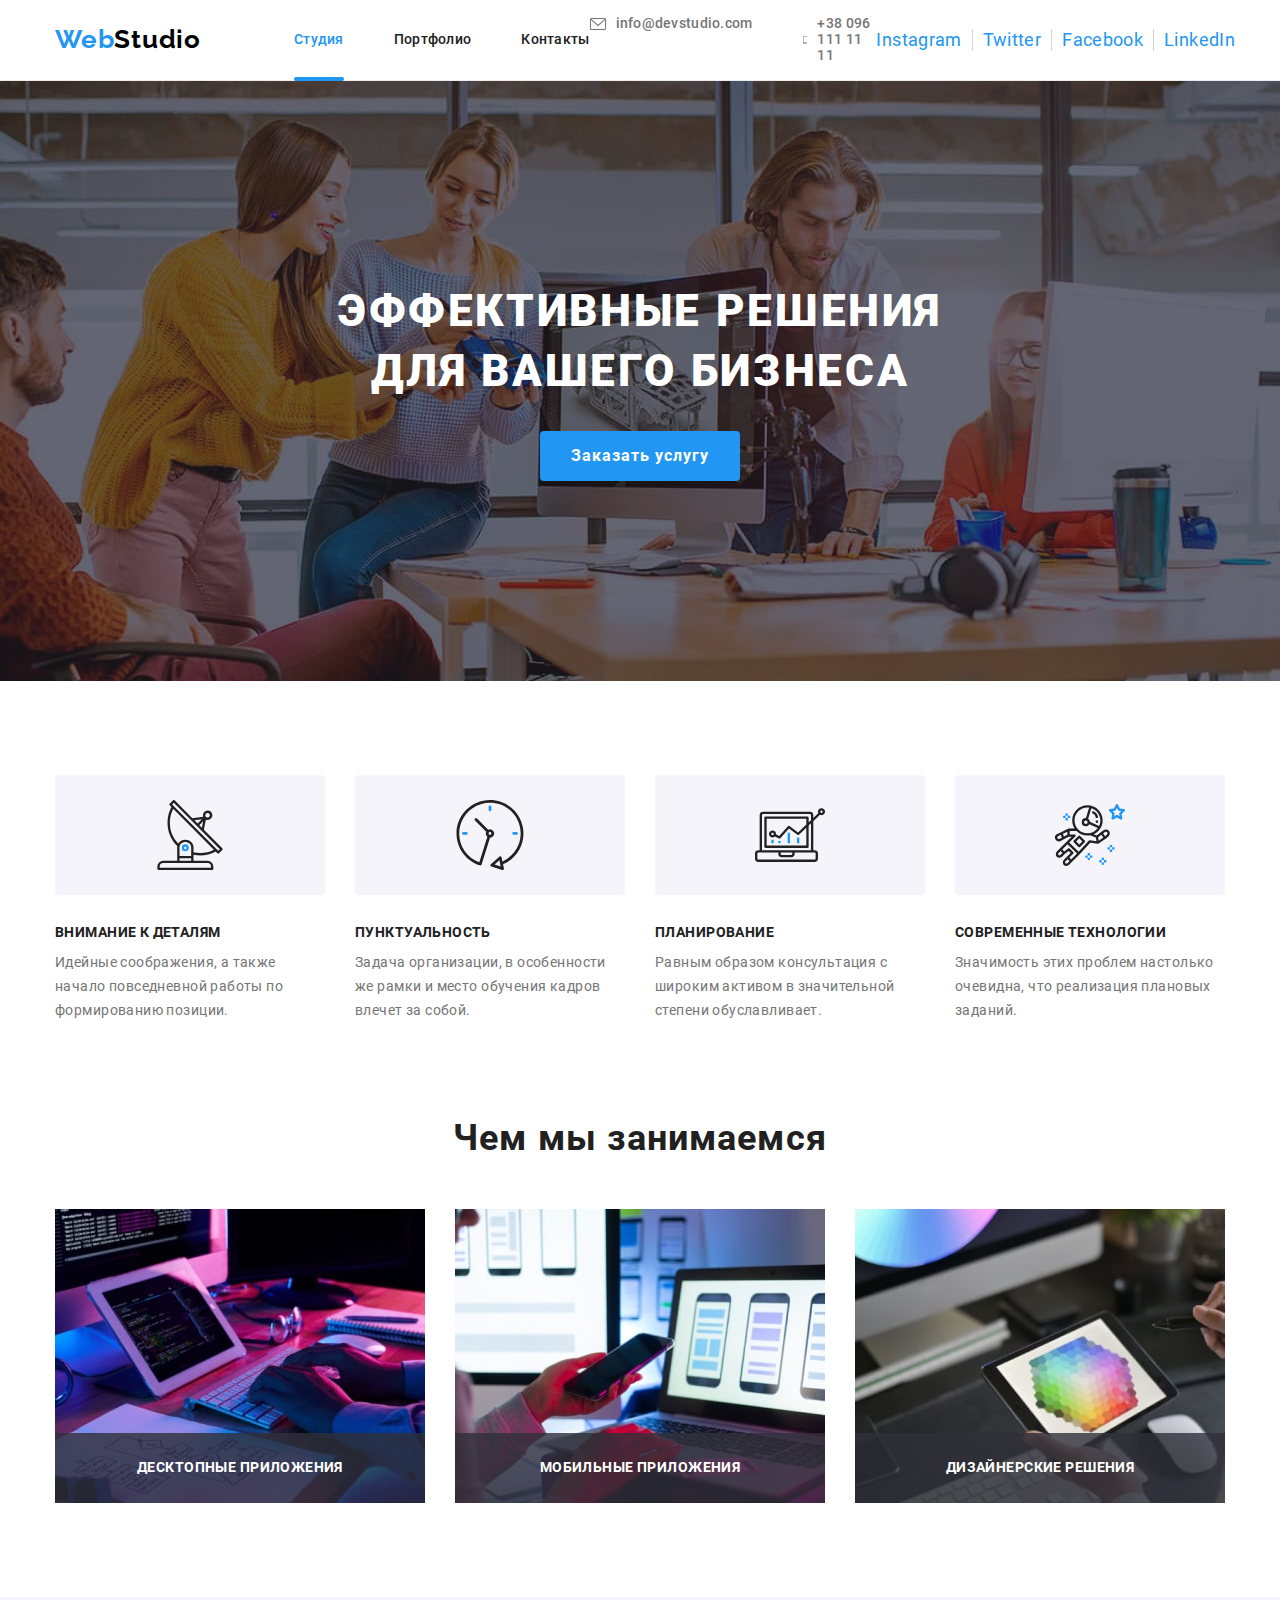
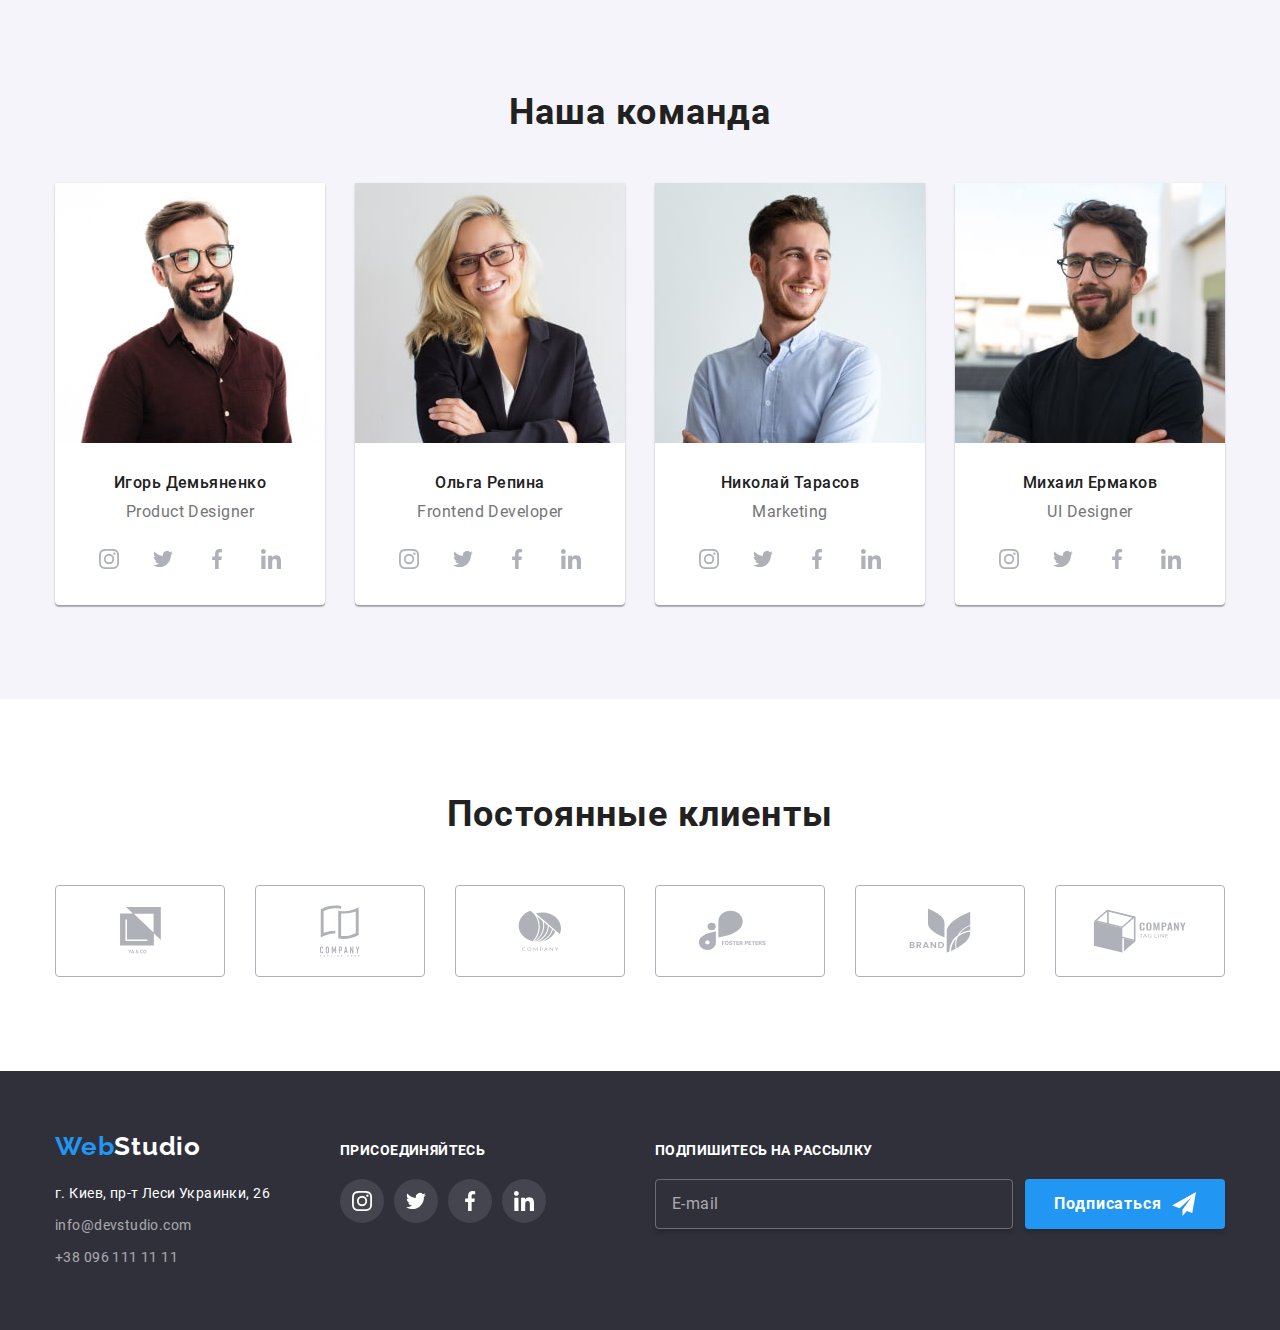
==== commit cfe193ae: "find bug's reason" ====
--- a/index.html
+++ b/index.html
@@ -1,29 +1,33 @@
 <!DOCTYPE html>
 <html lang="ru">
-<head>
-    <meta charset="UTF-8">
-    <meta http-equiv="X-UA-Compatible" content="IE=edge">
-    <meta name="viewport" content="width=device-width, initial-scale=1.0">
+  <head>
+    <meta charset="UTF-8" />
+    <meta http-equiv="X-UA-Compatible" content="IE=edge" />
+    <meta name="viewport" content="width=device-width, initial-scale=1.0" />
     <title>Студия</title>
-    <link rel="stylesheet" href="https://cdnjs.cloudflare.com/ajax/libs/modern-normalize/1.0.0/modern-normalize.min.css">
-    <link rel="stylesheet" href="./css/main.min.css"/>
-</head>
-<body>
+    <link
+      rel="stylesheet"
+      href="https://cdnjs.cloudflare.com/ajax/libs/modern-normalize/1.0.0/modern-normalize.min.css"
+    />
+    <link rel="stylesheet" href="./css/main.min.css" />
+  </head>
+  <body>
     <!--  Хедер  -->
     <header>
-        <div class="header-mobile container">
-                <a href="./index.html" class="logo"><span class="logo__part--accent">Web</span><span
-                        class="logo__part--black">Studio</span></a>
-        
-                        <button type="button" class="open-button" data-menu-open>
-                        <svg class="open-button__burger" width="24" height="16">
-                            <use href="./images/icons.svg#icon-burger">
-                        
-                            </use>
-                        </svg>
-                        </button>
-        </div>
-        <div class="mobile-nav is-hidden" data-menu>
+      <div class="header-mobile container">
+        <a href="./index.html" class="logo">
+          <span class="logo__part--accent">Web</span>
+          <span class="logo__part--black">Studio</span>
+        </a>
+
+        <button type="button" class="open-button" data-menu-open>
+          <svg class="open-button__burger" width="24" height="16">
+            <use href="./images/icons.svg#icon-burger"></use>
+          </svg>
+        </button>
+      </div>
+      <!-- bug with horizontal scroll -->
+      <!-- <div class="mobile-nav is-hidden" data-menu>
         <button type="button" class="close-button close-button--mobile" data-menu-close>
             <svg class="close-button__cross" width="19" height="19">
                 <use href="./images/icons.svg#icon-button">
@@ -77,564 +81,681 @@
                 </a>
             </li>
         </ul>
-        </div>
-        <div class="header container">
-        <a href="./index.html" class="logo"><span class="logo__part--accent">Web</span><span class="logo__part--black">Studio</span></a>
-        <nav>
-        <ul class="nav-list">
-            <li class="nav-list__item"><a href="./index.html" class="nav-list__link nav-list__link--current">Студия</a></li>
-            <li class="nav-list__item"><a href="./portfolio.html" class="nav-list__link">Портфолио</a></li>
-            <li class="nav-list__item"><a href="#contacts" class="nav-list__link">Контакты</a></li>
+        </div> -->
+
+      <div class="header container">
+        <a href="./index.html" class="logo"
+          ><span class="logo__part--accent">Web</span
+          ><span class="logo__part--black">Studio</span></a
+        >
+        <div class="mobile-nav__wrapper">
+          <nav>
+            <ul class="nav-list">
+              <li class="nav-list__item">
+                <a
+                  href="./index.html"
+                  class="nav-list__link nav-list__link--current"
+                  >Студия</a
+                >
+              </li>
+              <li class="nav-list__item">
+                <a href="./portfolio.html" class="nav-list__link">Портфолио</a>
+              </li>
+              <li class="nav-list__item">
+                <a href="#contacts" class="nav-list__link">Контакты</a>
+              </li>
+            </ul>
+          </nav>
+        </div>
+
+        <ul class="media-list">
+          <li class="media-list__item">
+            <a href="mailto:info@devstudio.com" class="media-list__link">
+              <svg class="media-list__icon" width="16" height="12">
+                <use href="./images/icons.svg#icon-envelope"></use>
+              </svg>
+              info@devstudio.com
+            </a>
+          </li>
+          <li class="media-list__item">
+            <a href="tel:+380961111111" class="media-list__link">
+              <svg class="media-list__icon" width="10" height="16">
+                <use href="./images/icons.svg#icon-smartphone"></use>
+              </svg>
+              +38 096 111 11 11
+            </a>
+          </li>
         </ul>
-        </nav>
-        <ul class="media-list">
-            <li class="media-list__item">
-                <a href="mailto:info@devstudio.com" class="media-list__link">
-                <svg class="media-list__icon" width="16" height="12">
-                    <use href="./images/icons.svg#icon-envelope">
-
-                    </use>
-                </svg>
-                info@devstudio.com
-                </a>
-            </li>  
-            <li class="media-list__item">
-                <a href="tel:+380961111111" class="media-list__link">
-                <svg class="media-list__icon" width="10" height="16">
-                    <use href="./images/icons.svg#icon-smartphone">
-
-                    </use>
-                </svg>
-                    +38 096 111 11 11
-                </a>
-            </li> 
-        </ul>
-        </div>
+        <!-- Social-networks contacts for mobile -->
+        <div class="social-wrapper">
+          <ul class="social-list social-list--mobile">
+            <li class="social-list__item--mobile">
+              <a href="" class="social-list__link--mobile"> Instagram </a>
+            </li>
+            <li class="social-list__item--mobile">
+              <a href="" class="social-list__link--mobile">
+                <span>Twitter</span>
+              </a>
+            </li>
+            <li class="social-list__item--mobile">
+              <a href="" class="social-list__link--mobile">
+                <span>Facebook</span>
+              </a>
+            </li>
+            <li class="social-list__item--mobile">
+              <a href="" class="social-list__link--mobile">
+                <span>LinkedIn</span>
+              </a>
+            </li>
+          </ul>
+        </div>
+      </div>
     </header>
 
-    
     <!-- Main content-->
     <main>
-           <!-- Герой -->
-    <section class="hero">
-       
+      <!-- Герой -->
+      <section class="hero">
         <div class="container hero-container">
-        <h1 class="hero-container__title">Эффективные решения<br> для вашего бизнеса</h1>
-        <button data-modal-open type="button" class="main-button">Заказать услугу</button>
-        </div>
-    </section>
-    <!-- <h2>Особенности</h2> -->
-    <section class="features"> 
-       
+          <h1 class="hero-container__title">
+            Эффективные решения<br />
+            для вашего бизнеса
+          </h1>
+          <button data-modal-open type="button" class="main-button">
+            Заказать услугу
+          </button>
+        </div>
+      </section>
+      <!-- <h2>Особенности</h2> -->
+      <section class="features">
         <div class="container">
-        <ul class="features-list">
+          <ul class="features-list">
             <li class="features-list__item">
-                <div class="features-list__icon-bcg">
-                    <svg class="features-list__icon" width="70" height="70">
-                        <use href="./images/icons.svg#icon-antenna">
-                    
-                        </use>
-                    </svg>
-                </div>
-                <h3 class="features-list__title">Внимание к деталям</h3>
-                <p class="features-list__text">Идейные соображения, а также начало повседневной работы по формированию позиции.</p>
+              <div class="features-list__icon-bcg">
+                <svg class="features-list__icon" width="70" height="70">
+                  <use href="./images/icons.svg#icon-antenna"></use>
+                </svg>
+              </div>
+              <h3 class="features-list__title">Внимание к деталям</h3>
+              <p class="features-list__text">
+                Идейные соображения, а также начало повседневной работы по
+                формированию позиции.
+              </p>
             </li>
             <li class="features-list__item">
-                <div class="features-list__icon-bcg">
-                    <svg class="features-list__icon" width="70" height="70">
-                        <use href="./images/icons.svg#icon-clock">
-                    
-                        </use>
-                    </svg>
-                </div>
-                <h3 class="features-list__title">Пунктуальность</h3>
-                <p class="features-list__text">Задача организации, в особенности же рамки и место обучения кадров влечет за собой.</p>
-            </li>
-             <li class="features-list__item">
-                <div class="features-list__icon-bcg">
-                    <svg class="features-list__icon" width="70" height="70">
-                        <use href="./images/icons.svg#icon-diagram">
-                    
-                        </use>
-                    </svg>
-                </div>
-                <h3 class="features-list__title">Планирование</h3>
-                <p class="features-list__text">Равным образом консультация с широким активом в значительной степени обуславливает.</p>
+              <div class="features-list__icon-bcg">
+                <svg class="features-list__icon" width="70" height="70">
+                  <use href="./images/icons.svg#icon-clock"></use>
+                </svg>
+              </div>
+              <h3 class="features-list__title">Пунктуальность</h3>
+              <p class="features-list__text">
+                Задача организации, в особенности же рамки и место обучения
+                кадров влечет за собой.
+              </p>
             </li>
             <li class="features-list__item">
-                <div class="features-list__icon-bcg">
-                    <svg class="features-list__icon" width="70" height="70">
-                        <use href="./images/icons.svg#icon-astronaut">
-                    
-                        </use>
-                    </svg>
-                </div>
-                <h3 class="features-list__title">Современные технологии</h3>
-                <p class="features-list__text">Значимость этих проблем настолько очевидна, что реализация плановых заданий.</p>
-            </li>
-
-        </ul>
-        </div>
-    </section>
-    <!-- Чем мы занимаемся -->
-    <section class="about">
+              <div class="features-list__icon-bcg">
+                <svg class="features-list__icon" width="70" height="70">
+                  <use href="./images/icons.svg#icon-diagram"></use>
+                </svg>
+              </div>
+              <h3 class="features-list__title">Планирование</h3>
+              <p class="features-list__text">
+                Равным образом консультация с широким активом в значительной
+                степени обуславливает.
+              </p>
+            </li>
+            <li class="features-list__item">
+              <div class="features-list__icon-bcg">
+                <svg class="features-list__icon" width="70" height="70">
+                  <use href="./images/icons.svg#icon-astronaut"></use>
+                </svg>
+              </div>
+              <h3 class="features-list__title">Современные технологии</h3>
+              <p class="features-list__text">
+                Значимость этих проблем настолько очевидна, что реализация
+                плановых заданий.
+              </p>
+            </li>
+          </ul>
+        </div>
+      </section>
+      <!-- Чем мы занимаемся -->
+      <section class="about">
         <div class="container">
-        <h2 class="container__section-title">Чем мы занимаемся</h2>
-        <ul class="about-list">
+          <h2 class="container__section-title">Чем мы занимаемся</h2>
+          <ul class="about-list">
             <li class="about-list__item">
-                <img srcset="./images/box1-1x-min.jpg 1x, ./images/box1-2x-min.jpg 2x" src="./images/box1.jpg" alt="box1" width="370">
-            <div class="about-list__overlay">
+              <img
+                srcset="
+                  ./images/box1-1x-min.jpg 1x,
+                  ./images/box1-2x-min.jpg 2x
+                "
+                src="./images/box1.jpg"
+                alt="box1"
+                width="370"
+              />
+              <div class="about-list__overlay">
                 <h3 class="about-list__title">Десктопные приложения</h3>
-            </div>
+              </div>
             </li>
             <li class="about-list__item">
-                <img srcset="./images/box2-1x-min.jpg 1x, ./images/box2-2x-min.jpg 2x" src="./images/box2.jpg" alt="box2" width="370">
-            <div class="about-list__overlay">
+              <img
+                srcset="
+                  ./images/box2-1x-min.jpg 1x,
+                  ./images/box2-2x-min.jpg 2x
+                "
+                src="./images/box2.jpg"
+                alt="box2"
+                width="370"
+              />
+              <div class="about-list__overlay">
                 <h3 class="about-list__title">Мобильные приложения</h3>
-            </div>
+              </div>
             </li>
             <li class="about-list__item">
-                <img srcset="./images/box3-1x-min.jpg 1x, ./images/box3-2x-min.jpg 2x" src="./images/box3.jpg" alt="box3" width="370">
-            <div class="about-list__overlay">
+              <img
+                srcset="
+                  ./images/box3-1x-min.jpg 1x,
+                  ./images/box3-2x-min.jpg 2x
+                "
+                src="./images/box3.jpg"
+                alt="box3"
+                width="370"
+              />
+              <div class="about-list__overlay">
                 <h3 class="about-list__title">Дизайнерские решения</h3>
-            </div>
-            </li>
-        </ul>
-        </div>
-    </section>
-    <!-- Наша команда -->
-    <section class="team">
+              </div>
+            </li>
+          </ul>
+        </div>
+      </section>
+      <!-- Наша команда -->
+      <section class="team">
         <div class="container">
-        <h2 class="container__section-title">Наша команда</h2>
-        <ul class="team-list">
+          <h2 class="container__section-title">Наша команда</h2>
+          <ul class="team-list">
             <li class="team-list__item">
-                <picture>
-                    <source srcset="./images/team/img1-desk-1x-min.jpg 1x, ./images/team/img1-desk-2x-min.jpg 2x" media="(min-width: 1200px)">
-                    <source srcset="./images/team/img1-tab-1x-min.jpg 1x, ./images/team/img1-tab-2x-min.jpg 2x" media="(min-width: 768px)">
-                    <source srcset="./images/team/img1-mob-1x-min.jpg 1x, ./images/team/img1-mob-2x-min.jpg 2x" media="(min-width: 480px)">
-                <img class="team-list__image" src="./images/team/img1-mob-1x-min.jpg" alt="Игорь Демьяненко">
-                </picture>
-                
-                    <h3 class="team-list__name">Игорь Демьяненко</h3>
-                <p class="team-list__position">Product Designer</p>
-                <ul class="social-list social-list--team">
-                    <li class="social-list__item">
-                        <a href="" class="social-list__link social-list__link--team">
-                            <svg class="social-list__icon" width="20" height="20">
-                                <use href="./images/icons.svg#icon-instagram">
-                            
-                                </use>
-                            </svg>
-                        </a>
-                    </li>
-                    <li class="social-list__item">
-                        <a href="" class="social-list__link social-list__link--team">
-                        <svg class="social-list__icon" width="20" height="20">
-                            <use href="./images/icons.svg#icon-twitter">
-                    
-                            </use>
-                        </svg>
-                        </a>
-                    </li>
-                    <li class="social-list__item">
-                        <a href="" class="social-list__link social-list__link--team">
-                        <svg class="social-list__icon" width="20" height="20">
-                            <use href="./images/icons.svg#icon-facebook">
-                    
-                            </use>
-                        </svg>
-                        </a>
-                
-                    </li>
-                    <li class="social-list__item">
-                        <a href="" class="social-list__link social-list__link--team">
-                        <svg class="social-list__icon" width="20" height="20">
-                            <use href="./images/icons.svg#icon-linkedin">
-                    
-                            </use>
-                        </svg>
-                        </a>
-                    </li>
-                </ul>
+              <picture>
+                <source
+                  srcset="
+                    ./images/team/img1-desk-1x-min.jpg 1x,
+                    ./images/team/img1-desk-2x-min.jpg 2x
+                  "
+                  media="(min-width: 1200px)"
+                />
+                <source
+                  srcset="
+                    ./images/team/img1-tab-1x-min.jpg 1x,
+                    ./images/team/img1-tab-2x-min.jpg 2x
+                  "
+                  media="(min-width: 768px)"
+                />
+                <source
+                  srcset="
+                    ./images/team/img1-mob-1x-min.jpg 1x,
+                    ./images/team/img1-mob-2x-min.jpg 2x
+                  "
+                  media="(min-width: 480px)"
+                />
+                <img
+                  class="team-list__image"
+                  src="./images/team/img1-mob-1x-min.jpg"
+                  alt="Игорь Демьяненко"
+                />
+              </picture>
+
+              <h3 class="team-list__name">Игорь Демьяненко</h3>
+              <p class="team-list__position">Product Designer</p>
+              <ul class="social-list social-list--team">
+                <li class="social-list__item">
+                  <a href="" class="social-list__link social-list__link--team">
+                    <svg class="social-list__icon" width="20" height="20">
+                      <use href="./images/icons.svg#icon-instagram"></use>
+                    </svg>
+                  </a>
+                </li>
+                <li class="social-list__item">
+                  <a href="" class="social-list__link social-list__link--team">
+                    <svg class="social-list__icon" width="20" height="20">
+                      <use href="./images/icons.svg#icon-twitter"></use>
+                    </svg>
+                  </a>
+                </li>
+                <li class="social-list__item">
+                  <a href="" class="social-list__link social-list__link--team">
+                    <svg class="social-list__icon" width="20" height="20">
+                      <use href="./images/icons.svg#icon-facebook"></use>
+                    </svg>
+                  </a>
+                </li>
+                <li class="social-list__item">
+                  <a href="" class="social-list__link social-list__link--team">
+                    <svg class="social-list__icon" width="20" height="20">
+                      <use href="./images/icons.svg#icon-linkedin"></use>
+                    </svg>
+                  </a>
+                </li>
+              </ul>
             </li>
             <li class="team-list__item">
-                <picture>
-                <source srcset="./images/team/img2-desk-1x-min.jpg 1x, ./images/team/img2-desk-2x-min.jpg 2x" media="(min-width: 1200px)">
-                <source srcset="./images/team/img2-tab-1x-min.jpg 1x, ./images/team/img2-tab-2x-min.jpg 2x" media="(min-width: 768px)">
-                <source srcset="./images/team/img2-mob-1x-min.jpg 1x, ./images/team/img2-mob-2x-min.jpg 2x" media="(min-width: 480px)">
-                <img class="team-list__image" src="./images/team/img2-mob-1x-min.jpg" alt="Ольга Репина">
-                </picture>
-                <h3 class="team-list__name">Ольга Репина</h3>
-                <p class="team-list__position">Frontend Developer</p>
-                <ul class="social-list social-list--team">
-                    <li class="social-list__item">
-                        <a href="" class="social-list__link social-list__link--team">
-                            <svg class="social-list__icon" width="20" height="20">
-                                <use href="./images/icons.svg#icon-instagram">
-                
-                                </use>
-                            </svg>
-                        </a>
-                    </li>
-                    <li class="social-list__item">
-                        <a href="" class="social-list__link social-list__link--team">
-                            <svg class="social-list__icon" width="20" height="20">
-                                <use href="./images/icons.svg#icon-twitter">
-                
-                                </use>
-                            </svg>
-                        </a>
-                    </li>
-                    <li class="social-list__item">
-                        <a href="" class="social-list__link social-list__link--team">
-                            <svg class="social-list__icon" width="20" height="20">
-                                <use href="./images/icons.svg#icon-facebook">
-                
-                                </use>
-                            </svg>
-                        </a>
-                    </li>
-                    <li class="social-list__item">
-                        <a href="" class="social-list__link social-list__link--team">
-                            <svg class="social-list__icon" width="20" height="20">
-                                <use href="./images/icons.svg#icon-linkedin">
-                
-                                </use>
-                            </svg>
-                        </a>
-                    </li>
-                </ul>
+              <picture>
+                <source
+                  srcset="
+                    ./images/team/img2-desk-1x-min.jpg 1x,
+                    ./images/team/img2-desk-2x-min.jpg 2x
+                  "
+                  media="(min-width: 1200px)"
+                />
+                <source
+                  srcset="
+                    ./images/team/img2-tab-1x-min.jpg 1x,
+                    ./images/team/img2-tab-2x-min.jpg 2x
+                  "
+                  media="(min-width: 768px)"
+                />
+                <source
+                  srcset="
+                    ./images/team/img2-mob-1x-min.jpg 1x,
+                    ./images/team/img2-mob-2x-min.jpg 2x
+                  "
+                  media="(min-width: 480px)"
+                />
+                <img
+                  class="team-list__image"
+                  src="./images/team/img2-mob-1x-min.jpg"
+                  alt="Ольга Репина"
+                />
+              </picture>
+              <h3 class="team-list__name">Ольга Репина</h3>
+              <p class="team-list__position">Frontend Developer</p>
+              <ul class="social-list social-list--team">
+                <li class="social-list__item">
+                  <a href="" class="social-list__link social-list__link--team">
+                    <svg class="social-list__icon" width="20" height="20">
+                      <use href="./images/icons.svg#icon-instagram"></use>
+                    </svg>
+                  </a>
+                </li>
+                <li class="social-list__item">
+                  <a href="" class="social-list__link social-list__link--team">
+                    <svg class="social-list__icon" width="20" height="20">
+                      <use href="./images/icons.svg#icon-twitter"></use>
+                    </svg>
+                  </a>
+                </li>
+                <li class="social-list__item">
+                  <a href="" class="social-list__link social-list__link--team">
+                    <svg class="social-list__icon" width="20" height="20">
+                      <use href="./images/icons.svg#icon-facebook"></use>
+                    </svg>
+                  </a>
+                </li>
+                <li class="social-list__item">
+                  <a href="" class="social-list__link social-list__link--team">
+                    <svg class="social-list__icon" width="20" height="20">
+                      <use href="./images/icons.svg#icon-linkedin"></use>
+                    </svg>
+                  </a>
+                </li>
+              </ul>
             </li>
             <li class="team-list__item">
-                <picture>
-                    <source srcset="./images/team/img3-desk-1x-min.jpg 1x, ./images/team/img3-desk-2x-min.jpg 2x"
-                        media="(min-width: 1200px)">
-                    <source srcset="./images/team/img3-tab-1x-min.jpg 1x, ./images/team/img3-tab-2x-min.jpg 2x" media="(min-width: 768px)">
-                    <source srcset="./images/team/img3-mob-1x-min.jpg 1x, ./images/team/img3-mob-2x-min.jpg 2x" media="(min-width: 480px)">
-                    <img class="team-list__image" src="./images/team/img3-mob-1x-min.jpg" alt="Николай Тарасов">
-                </picture>
-                <h3 class="team-list__name">Николай Тарасов</h3>
-                <p class="team-list__position">Marketing</p>
-                <ul class="social-list social-list--team">
-                    <li class="social-list__item">
-                        <a href="" class="social-list__link social-list__link--team">
-                            <svg class="social-list__icon" width="20" height="20">
-                                <use href="./images/icons.svg#icon-instagram">
-                
-                                </use>
-                            </svg>
-                        </a>
-                    </li>
-                    <li class="social-list__item">
-                        <a href="" class="social-list__link social-list__link--team">
-                            <svg class="social-list__icon" width="20" height="20">
-                                <use href="./images/icons.svg#icon-twitter">
-                
-                                </use>
-                            </svg>
-                        </a>
-                    </li>
-                    <li class="social-list__item">
-                        <a href="" class="social-list__link social-list__link--team">
-                            <svg class="social-list__icon" width="20" height="20">
-                                <use href="./images/icons.svg#icon-facebook">
-                
-                                </use>
-                            </svg>
-                        </a>
-                    </li>
-                    <li class="social-list__item">
-                        <a href="" class="social-list__link social-list__link--team">
-                            <svg class="social-list__icon" width="20" height="20">
-                                <use href="./images/icons.svg#icon-linkedin">
-                
-                                </use>
-                            </svg>
-                        </a>
-                    </li>
-                </ul>
+              <picture>
+                <source
+                  srcset="
+                    ./images/team/img3-desk-1x-min.jpg 1x,
+                    ./images/team/img3-desk-2x-min.jpg 2x
+                  "
+                  media="(min-width: 1200px)"
+                />
+                <source
+                  srcset="
+                    ./images/team/img3-tab-1x-min.jpg 1x,
+                    ./images/team/img3-tab-2x-min.jpg 2x
+                  "
+                  media="(min-width: 768px)"
+                />
+                <source
+                  srcset="
+                    ./images/team/img3-mob-1x-min.jpg 1x,
+                    ./images/team/img3-mob-2x-min.jpg 2x
+                  "
+                  media="(min-width: 480px)"
+                />
+                <img
+                  class="team-list__image"
+                  src="./images/team/img3-mob-1x-min.jpg"
+                  alt="Николай Тарасов"
+                />
+              </picture>
+              <h3 class="team-list__name">Николай Тарасов</h3>
+              <p class="team-list__position">Marketing</p>
+              <ul class="social-list social-list--team">
+                <li class="social-list__item">
+                  <a href="" class="social-list__link social-list__link--team">
+                    <svg class="social-list__icon" width="20" height="20">
+                      <use href="./images/icons.svg#icon-instagram"></use>
+                    </svg>
+                  </a>
+                </li>
+                <li class="social-list__item">
+                  <a href="" class="social-list__link social-list__link--team">
+                    <svg class="social-list__icon" width="20" height="20">
+                      <use href="./images/icons.svg#icon-twitter"></use>
+                    </svg>
+                  </a>
+                </li>
+                <li class="social-list__item">
+                  <a href="" class="social-list__link social-list__link--team">
+                    <svg class="social-list__icon" width="20" height="20">
+                      <use href="./images/icons.svg#icon-facebook"></use>
+                    </svg>
+                  </a>
+                </li>
+                <li class="social-list__item">
+                  <a href="" class="social-list__link social-list__link--team">
+                    <svg class="social-list__icon" width="20" height="20">
+                      <use href="./images/icons.svg#icon-linkedin"></use>
+                    </svg>
+                  </a>
+                </li>
+              </ul>
             </li>
             <li class="team-list__item">
-                <picture>
-                    <source srcset="./images/team/img4-desk-1x-min.jpg 1x, ./images/team/img4-desk-2x-min.jpg 2x"
-                        media="(min-width: 1200px)">
-                    <source srcset="./images/team/img4-tab-1x-min.jpg 1x, ./images/team/img4-tab-2x-min.jpg 2x" media="(min-width: 768px)">
-                    <source srcset="./images/team/img4-mob-1x-min.jpg 1x, ./images/team/img4-mob-2x-min.jpg 2x" media="(min-width: 480px)">
-                    <img class="team-list__image" src="./images/team/img4-mob-1x-min.jpg" alt="Михаил Ермаков">
-                </picture>
-                <h3 class="team-list__name">Михаил Ермаков</h3>
-                <p class="team-list__position">UI Designer</p>
-                <ul class="social-list social-list--team">
-                    <li class="social-list__item">
-                        <a href="" class="social-list__link social-list__link--team">
-                            <svg class="social-list__icon" width="20" height="20">
-                                <use href="./images/icons.svg#icon-instagram">
-                
-                                </use>
-                            </svg>
-                        </a>
-                    </li>
-                    <li class="social-list__item">
-                        <a href="" class="social-list__link social-list__link--team">
-                            <svg class="social-list__icon" width="20" height="20">
-                                <use href="./images/icons.svg#icon-twitter">
-                
-                                </use>
-                            </svg>
-                        </a>
-                    </li>
-                    <li class="social-list__item">
-                        <a href="" class="social-list__link social-list__link--team">
-                            <svg class="social-list__icon" width="20" height="20">
-                                <use href="./images/icons.svg#icon-facebook">
-                
-                                </use>
-                            </svg>
-                        </a>
-                    </li>
-                    <li class="social-list__item">
-                        <a href="" class="social-list__link social-list__link--team">
-                            <svg class="social-list__icon" width="20" height="20">
-                                <use href="./images/icons.svg#icon-linkedin">
-                
-                                </use>
-                            </svg>
-                        </a>
-                    </li>
-                </ul>
-            </li>
-        </ul>
-        </div>
-    </section>
-    <!--Клиенты-->
-    <section class="clients"> 
-    <div class="container">
-    <h2 class="container__section-title">Постоянные клиенты</h2>
-    <ul class="clients-list">
-        <li class="clients-list__item">
-            <a href="" class="clients-list__link">
+              <picture>
+                <source
+                  srcset="
+                    ./images/team/img4-desk-1x-min.jpg 1x,
+                    ./images/team/img4-desk-2x-min.jpg 2x
+                  "
+                  media="(min-width: 1200px)"
+                />
+                <source
+                  srcset="
+                    ./images/team/img4-tab-1x-min.jpg 1x,
+                    ./images/team/img4-tab-2x-min.jpg 2x
+                  "
+                  media="(min-width: 768px)"
+                />
+                <source
+                  srcset="
+                    ./images/team/img4-mob-1x-min.jpg 1x,
+                    ./images/team/img4-mob-2x-min.jpg 2x
+                  "
+                  media="(min-width: 480px)"
+                />
+                <img
+                  class="team-list__image"
+                  src="./images/team/img4-mob-1x-min.jpg"
+                  alt="Михаил Ермаков"
+                />
+              </picture>
+              <h3 class="team-list__name">Михаил Ермаков</h3>
+              <p class="team-list__position">UI Designer</p>
+              <ul class="social-list social-list--team">
+                <li class="social-list__item">
+                  <a href="" class="social-list__link social-list__link--team">
+                    <svg class="social-list__icon" width="20" height="20">
+                      <use href="./images/icons.svg#icon-instagram"></use>
+                    </svg>
+                  </a>
+                </li>
+                <li class="social-list__item">
+                  <a href="" class="social-list__link social-list__link--team">
+                    <svg class="social-list__icon" width="20" height="20">
+                      <use href="./images/icons.svg#icon-twitter"></use>
+                    </svg>
+                  </a>
+                </li>
+                <li class="social-list__item">
+                  <a href="" class="social-list__link social-list__link--team">
+                    <svg class="social-list__icon" width="20" height="20">
+                      <use href="./images/icons.svg#icon-facebook"></use>
+                    </svg>
+                  </a>
+                </li>
+                <li class="social-list__item">
+                  <a href="" class="social-list__link social-list__link--team">
+                    <svg class="social-list__icon" width="20" height="20">
+                      <use href="./images/icons.svg#icon-linkedin"></use>
+                    </svg>
+                  </a>
+                </li>
+              </ul>
+            </li>
+          </ul>
+        </div>
+      </section>
+      <!--Клиенты-->
+      <section class="clients">
+        <div class="container">
+          <h2 class="container__section-title">Постоянные клиенты</h2>
+          <ul class="clients-list">
+            <li class="clients-list__item">
+              <a href="" class="clients-list__link">
                 <svg class="clients-list__icon" width="41" height="46.7">
-                    <use href="./images/icons.svg#icon-client1">
-
-                    </use>
-                </svg>
-            </a>
-        </li>
-        <li class="clients-list__item">
-            <a href="" class="clients-list__link">
+                  <use href="./images/icons.svg#icon-client1"></use>
+                </svg>
+              </a>
+            </li>
+            <li class="clients-list__item">
+              <a href="" class="clients-list__link">
                 <svg class="clients-list__icon" width="40" height="52">
-                    <use href="./images/icons.svg#icon-client2">
-            
-                    </use>
-                </svg>
-            </a>
-        </li>
-        <li class="clients-list__item">
-            <a href="" class="clients-list__link">
+                  <use href="./images/icons.svg#icon-client2"></use>
+                </svg>
+              </a>
+            </li>
+            <li class="clients-list__item">
+              <a href="" class="clients-list__link">
                 <svg class="clients-list__icon" width="43.46" height="41.18">
-                    <use href="./images/icons.svg#icon-client3">
-            
-                    </use>
-                </svg>
-            </a>
-        </li>
-        <li class="clients-list__item">
-            <a href="" class="clients-list__link">
+                  <use href="./images/icons.svg#icon-client3"></use>
+                </svg>
+              </a>
+            </li>
+            <li class="clients-list__item">
+              <a href="" class="clients-list__link">
                 <svg class="clients-list__icon" width="84.44" height="40.62">
-                    <use href="./images/icons.svg#icon-client4">
-                    </use>
-                </svg>
-            </a>
-        </li>
-        <li class="clients-list__item">
-            <a href="" class="clients-list__link">
+                  <use href="./images/icons.svg#icon-client4"></use>
+                </svg>
+              </a>
+            </li>
+            <li class="clients-list__item">
+              <a href="" class="clients-list__link">
                 <svg class="clients-list__icon" width="62.54" height="45.43">
-                    <use href="./images/icons.svg#icon-client5">
-            
-                    </use>
-                </svg>
-            </a>
-        </li>
-        <li class="clients-list__item">
-            <a href="" class="clients-list__link">
+                  <use href="./images/icons.svg#icon-client5"></use>
+                </svg>
+              </a>
+            </li>
+            <li class="clients-list__item">
+              <a href="" class="clients-list__link">
                 <svg class="clients-list__icon" width="93.79" height="43.93">
-                    <use href="./images/icons.svg#icon-client6">
-            
-                    </use>
-                </svg>
-            </a>
-        </li>
-    </ul>
-
-    </div>
-    </section>
+                  <use href="./images/icons.svg#icon-client6"></use>
+                </svg>
+              </a>
+            </li>
+          </ul>
+        </div>
+      </section>
     </main>
 
     <!-- Футер -->
     <footer id="contacts">
-        <div class="footer container">
-                <div class="main-contacts">
-
-            <a href="./index.html" class="logo"><span class="logo__part--accent">Web</span><span class="logo__part--white">Studio</span></a>
-            
-            <ul class="contact-list">
-                <li class="contact-list__item"><address class="address-link">г. Киев, пр-т Леси Украинки, 26</address></li>
-                <li class="contact-list__item"><a href="mailto:info@devstudio.com" class="contact-link">info@devstudio.com</a></li>
-                <li class="contact-list__item"><a href="tel:+380961111111" class="contact-link">+38 096 111 11 11</a></li>
-            </ul>
+      <div class="footer container">
+        <div class="main-contacts">
+          <a href="./index.html" class="logo"
+            ><span class="logo__part--accent">Web</span
+            ><span class="logo__part--white">Studio</span></a
+          >
+
+          <ul class="contact-list">
+            <li class="contact-list__item">
+              <address class="address-link">
+                г. Киев, пр-т Леси Украинки, 26
+              </address>
+            </li>
+            <li class="contact-list__item">
+              <a href="mailto:info@devstudio.com" class="contact-link"
+                >info@devstudio.com</a
+              >
+            </li>
+            <li class="contact-list__item">
+              <a href="tel:+380961111111" class="contact-link"
+                >+38 096 111 11 11</a
+              >
+            </li>
+          </ul>
+        </div>
+
+        <div class="social-networks-contacts">
+          <p class="call">присоединяйтесь</p>
+          <ul class="social-list">
+            <li class="social-list__item">
+              <a href="" class="social-list__link social-list__link--footer">
+                <svg class="social-list__icon" width="20" height="20">
+                  <use href="./images/icons.svg#icon-instagram"></use>
+                </svg>
+              </a>
+            </li>
+            <li class="social-list__item">
+              <a href="" class="social-list__link social-list__link--footer">
+                <svg class="social-list__icon" width="20" height="20">
+                  <use href="./images/icons.svg#icon-twitter"></use>
+                </svg>
+              </a>
+            </li>
+            <li class="social-list__item">
+              <a href="" class="social-list__link social-list__link--footer">
+                <svg class="social-list__icon" width="20" height="20">
+                  <use href="./images/icons.svg#icon-facebook"></use>
+                </svg>
+              </a>
+            </li>
+            <li class="social-list__item">
+              <a href="" class="social-list__link social-list__link--footer">
+                <svg class="social-list__icon" width="20" height="20">
+                  <use href="./images/icons.svg#icon-linkedin"></use>
+                </svg>
+              </a>
+            </li>
+          </ul>
+        </div>
+
+        <div class="subscribe-form">
+          <p class="call subscribe-form__call">Подпишитесь на рассылку</p>
+          <form action="javascript:void(0);">
+            <div class="subscribe-field">
+              <label>
+                <input
+                  type="email"
+                  placeholder="E-mail"
+                  class="subscribe-field__form-input"
+                />
+              </label>
+              <button
+                type="submit"
+                class="main-button subscribe-field__main-button"
+              >
+                Подписаться
+                <svg class="main-button__subscribe-icon" width="24" height="24">
+                  <use href="./images/icons.svg#icon-send"></use>
+                </svg>
+              </button>
             </div>
-
-            <div class="social-networks-contacts">
-                <p class="call">присоединяйтесь</p>
-                <ul class="social-list">
-                    <li class="social-list__item">
-                        <a href="" class="social-list__link social-list__link--footer">
-                            <svg class="social-list__icon" width="20" height="20">
-                                <use href="./images/icons.svg#icon-instagram">
-                
-                                </use>
-                            </svg>
-                        </a>
-                    </li>
-                    <li class="social-list__item">
-                        <a href="" class="social-list__link social-list__link--footer">
-                            <svg class="social-list__icon" width="20" height="20">
-                                <use href="./images/icons.svg#icon-twitter">
-                
-                                </use>
-                            </svg>
-                        </a>
-                    </li>
-                    <li class="social-list__item">
-                        <a href="" class="social-list__link social-list__link--footer">
-                            <svg class="social-list__icon" width="20" height="20">
-                                <use href="./images/icons.svg#icon-facebook">
-                
-                                </use>
-                            </svg>
-                        </a>
-                    </li>
-                    <li class="social-list__item">
-                        <a href="" class="social-list__link social-list__link--footer">
-                            <svg class="social-list__icon" width="20" height="20">
-                                <use href="./images/icons.svg#icon-linkedin">
-                
-                                </use>
-                            </svg>
-                        </a>
-                    </li>
-                </ul>
-            </div>
-            
-            <div class="subscribe-form">
-            <p class="call subscribe-form__call">Подпишитесь на рассылку</p>
-            <form action="javascript:void(0);">
-                    <div class="subscribe-field">
-                    <label>
-                    <input type="email" placeholder="E-mail" class="subscribe-field__form-input">
-                    </label>
-                    <button type="submit" class="main-button subscribe-field__main-button">Подписаться
-                        <svg class="main-button__subscribe-icon" width="24" height="24">
-                            <use href="./images/icons.svg#icon-send">
-                            </use>
-                        </svg>
-                    </button>
-                    </div>
-                
-            </form>
-            </div>
-        </div>
-        
+          </form>
+        </div>
+      </div>
     </footer>
 
     <!-- Бекдроп -->
     <!-- Модалка -->
     <div class="backdrop is-hidden" data-modal>
-        <div class="modal">
-            <button type="button" class="close-button" data-modal-close>
-                <svg class="close-button__cross" width="11" height="11">
-                    <use href="./images/icons.svg#icon-button">
-
-                    </use>
-                </svg>
-            </button>
-            <b class="modal__title">Оставьте свои данные, мы вам перезвоним</b>
-            <form action="javascript:void(0);" 
-            class="modal-form">
-
-            <label class="modal-form__field">
-                <span class="modal-form__label">Имя</span>
-                    <input type="text"
-                name="name"
-                placeholder=""
-                required
-                class="modal-form__input">
-                <svg class="modal-form__icon" width="18" height="18">
-                    <use href="./images/icons.svg#icon-person">
-                    </use>
-                </svg>
-                
-            </label>
-
-            <label class="modal-form__field">
-                <span class="modal-form__label">Телефон</span>
-                <input  type="tel"
-                name="tel" 
-                placeholder=""
-                required
-                class="modal-form__input">
-                <svg class="modal-form__icon" width="18" height="18">
-                    <use href="./images/icons.svg#icon-tel">
-                    </use>
-                </svg>
-            </label>
-
-            <label class="modal-form__field">
-                <span class="modal-form__label">Почта</span>
-                <input type="email"
-                name="email"
-                placeholder=""
-                required
-                class="modal-form__input">
-                <svg class="modal-form__icon" width="18" height="18">
-                    <use href="./images/icons.svg#icon-email">
-                    </use>
-                </svg>
-            </label>
-
-            <label class="modal-form__field modal-form__field--comment">
-                <span class="modal-form__label">Комментарий</span>
-                
-                <textarea name="comment" placeholder="Введите текст" class="modal-form__input modal-form__input--comment"></textarea>
-
-            </label>
-
-            <label class="agreement">
-                    
-                <input type="checkbox"
-                name="checkbox"
-                class="agreement__checkbox"
-                >
-                <svg class="agreement__icon" width="16" height="15">
-                    <use href="./images/icons.svg#icon-uncheck">
-                    </use>
-                </svg>
-                <span class="agreement__text">Соглашаюсь&nbsp;с&nbsp;рассылкой&nbsp;и&nbsp;принимаю&nbsp;</span>
-                 
-                <span class="agreement__link">
-                    <a href="">Условия&nbsp;договора</a>
-                </span>
-            </label>
-
-           
-
-
-
-            <button type="submit" class="main-button main-button--modal">Отправить</button>
-            </form>
-        </div>
+      <div class="modal">
+        <button type="button" class="close-button" data-modal-close>
+          <svg class="close-button__cross" width="11" height="11">
+            <use href="./images/icons.svg#icon-button"></use>
+          </svg>
+        </button>
+        <b class="modal__title">Оставьте свои данные, мы вам перезвоним</b>
+        <form action="javascript:void(0);" class="modal-form">
+          <label class="modal-form__field">
+            <span class="modal-form__label">Имя</span>
+            <input
+              type="text"
+              name="name"
+              placeholder=""
+              required
+              class="modal-form__input"
+            />
+            <svg class="modal-form__icon" width="18" height="18">
+              <use href="./images/icons.svg#icon-person"></use>
+            </svg>
+          </label>
+
+          <label class="modal-form__field">
+            <span class="modal-form__label">Телефон</span>
+            <input
+              type="tel"
+              name="tel"
+              placeholder=""
+              required
+              class="modal-form__input"
+            />
+            <svg class="modal-form__icon" width="18" height="18">
+              <use href="./images/icons.svg#icon-tel"></use>
+            </svg>
+          </label>
+
+          <label class="modal-form__field">
+            <span class="modal-form__label">Почта</span>
+            <input
+              type="email"
+              name="email"
+              placeholder=""
+              required
+              class="modal-form__input"
+            />
+            <svg class="modal-form__icon" width="18" height="18">
+              <use href="./images/icons.svg#icon-email"></use>
+            </svg>
+          </label>
+
+          <label class="modal-form__field modal-form__field--comment">
+            <span class="modal-form__label">Комментарий</span>
+
+            <textarea
+              name="comment"
+              placeholder="Введите текст"
+              class="modal-form__input modal-form__input--comment"
+            ></textarea>
+          </label>
+
+          <label class="agreement">
+            <input
+              type="checkbox"
+              name="checkbox"
+              class="agreement__checkbox"
+            />
+            <svg class="agreement__icon" width="16" height="15">
+              <use href="./images/icons.svg#icon-uncheck"></use>
+            </svg>
+            <span class="agreement__text"
+              >Соглашаюсь с рассылкой и принимаю&nbsp;</span
+            >
+
+            <span class="agreement__link">
+              <a href="">Условия&nbsp;договора</a>
+            </span>
+          </label>
+
+          <button type="submit" class="main-button main-button--modal">
+            Отправить
+          </button>
+        </form>
+      </div>
     </div>
-<script src="./js/modal.js"></script>
-<script src="./js/menu.js"></script>
-</body>
-</html>+    <script src="./js/modal.js"></script>
+    <script src="./js/menu.js"></script>
+  </body>
+</html>
--- a/css/main.min.css
+++ b/css/main.min.css
@@ -1,2 +1,2 @@
-p,h1,h2,h3,h4,h5,h6,ul,button,.open-button{padding:0;margin:0}.social-list,.social-list__link,.subscribe-field__main-button,.close-button,.agreement,.open-button,.features-list__icon-bcg,.clients-list__item,.clients-list__link{display:flex;justify-content:center;align-items:center}@font-face{font-family:"Raleway";font-style:normal;font-weight:700;font-display:swap;src:url(../fonts/raleway-v19-latin-700.woff) format("woff"),url(../fonts/raleway-v19-latin-700.woff2) format("woff2")}@font-face{font-family:"Roboto";font-style:normal;font-weight:400;font-display:swap;src:url(../fonts/roboto-v27-latin_cyrillic-regular.woff) format("woff"),url(../fonts/roboto-v27-latin_cyrillic-regular.woff2) format("woff2")}@font-face{font-family:"Roboto";font-style:normal;font-weight:500;font-display:swap;src:url(../fonts/roboto-v27-latin_cyrillic-500.woff) format("woff"),url(../fonts/roboto-v27-latin_cyrillic-500.woff2) format("woff2")}@font-face{font-family:"Roboto";font-style:normal;font-weight:700;font-display:swap;src:url(../fonts/roboto-v27-latin_cyrillic-700.woff) format("woff"),url(../fonts/roboto-v27-latin_cyrillic-700.woff2) format("woff2")}@font-face{font-family:"Roboto";font-style:normal;font-weight:900;font-display:swap;src:url(../fonts/roboto-v27-latin_cyrillic-900.woff) format("woff"),url(../fonts/roboto-v27-latin_cyrillic-900.woff2) format("woff2")}body{font-family:"Roboto",sans-serif;font-style:normal;color:#212121}p{color:#757575}a{text-decoration:none;color:inherit}button{font-family:inherit}img{display:block;max-width:100%;height:auto}ul{list-style:none}button:focus,a:focus,input:focus{outline:none}.container{margin-left:auto;margin-right:auto;padding-left:15px;padding-right:15px;width:100%}@media screen and (min-width: 480px){.container{max-width:480px}}@media screen and (min-width: 768px){.container{max-width:768px}}@media screen and (min-width: 1200px){.container{max-width:1200px}}.container__section-title{text-align:center;margin-bottom:50px;font-size:28px;line-height:1.18;letter-spacing:.03em}@media screen and (min-width: 1200px){.container__section-title{font-size:36px;line-height:1.167;letter-spacing:.03em}}.logo{display:block;font-family:"Raleway",sans-serif;font-weight:700;font-size:24px;line-height:1.167;letter-spacing:.03em}@media screen and (min-width: 1200px){.logo{font-size:26px;line-height:1.192;letter-spacing:.03em}}.logo__part--accent{color:#2196f3}.logo__part--black{color:#000}.logo__part--white{color:#fff}.logo:focus{box-shadow:0 0 0 0.1em #2196f3}.mobile-nav{position:absolute;top:0;left:0;background-color:#fff;width:100vw;height:100vh;padding:48px 40px;z-index:10}.mobile-nav__wrapper{display:flex;flex-direction:column;justify-content:space-between;height:100%}@media screen and (max-width: 767px){.nav-list{margin-bottom:-32px}.nav-list__link{display:block;margin-bottom:32px;font-weight:500;font-size:40px;line-height:1.175;letter-spacing:.02em;transition:color 250ms cubic-bezier(0.4, 0, 0.2, 1)}.nav-list__link:hover,.nav-list__link:focus,.nav-list__link--current{color:#2196f3}}@media screen and (min-width: 768px){.nav-list{display:flex;margin-left:93px}.nav-list__item{position:relative}.nav-list__item:not(:last-child){margin-right:50px}.nav-list__link{display:block;padding-top:32px;padding-bottom:32px;font-weight:500;font-size:14px;line-height:1.14;letter-spacing:.02em;transition:color 250ms cubic-bezier(0.4, 0, 0.2, 1)}.nav-list__link:hover,.nav-list__link:focus,.nav-list__link--current{color:#2196f3}.nav-list__link--current::after{content:"";position:absolute;bottom:0;margin-bottom:-1px;display:block;width:100%;height:4px;border-radius:2px;background-color:#2196f3}}@media screen and (max-width: 767px){.media-list{margin-top:auto}.media-list__item--tel{margin-bottom:32px;font-weight:500;font-size:34px;line-height:1.176;letter-spacing:.02em;color:#2196f3}.media-list__item--mail{margin-bottom:64px;font-size:24px;line-height:1.167;letter-spacing:.02em;color:#757575}}@media screen and (min-width: 768px){.media-list{display:flex;flex-direction:column;margin-left:auto}.media-list__link{font-weight:500;font-size:12px;line-height:1.167;letter-spacing:.02em;color:#757575;transition:color 250ms cubic-bezier(0.4, 0, 0.2, 1)}.media-list__link:hover,.media-list__link:focus{color:#2196f3}}@media screen and (min-width: 1200px){.media-list{flex-direction:row;margin-left:auto}.media-list__item:not(:last-child){margin-right:50px}.media-list__icon{margin-right:10px;fill:currentColor}.media-list__link{display:flex;align-items:center;justify-content:center;font-weight:500;font-size:14px;line-height:1.14;letter-spacing:.02em;color:#757575;transition:color 250ms cubic-bezier(0.4, 0, 0.2, 1)}.media-list__link:hover,.media-list__link:focus{color:#2196f3}}.main-button{width:200px;padding:10px;border:none;border-radius:4px;color:#fff;background-color:#2196f3;font-weight:700;font-size:16px;line-height:1.875;letter-spacing:.06em;cursor:pointer}.main-button:focus{box-shadow:0 0 0 0.1em #2196f3}.social-list--mobile{justify-content:start;margin-right:-20px;margin-left:-10px}.social-list__item:not(:last-child){margin-right:10px}.social-list__item--mobile:not(:last-child){border-right:1px solid rgba(33,33,33,0.2)}.social-list__link{width:44px;height:44px;border-radius:50%;border:none}.social-list__link--team{background-color:#fff;color:#afb1b8;transition:background-color 250ms cubic-bezier(0.4, 0, 0.2, 1),color 250ms cubic-bezier(0.4, 0, 0.2, 1)}.social-list__link--footer{background-color:rgba(255,255,255,0.1);color:#fff;transition:background-color 250ms cubic-bezier(0.4, 0, 0.2, 1)}.social-list__link--team:hover,.social-list__link--team:focus,.social-list__link--footer:hover,.social-list__link--footer:focus{background:#2196f3;color:#fff}.social-list__link--mobile{margin-left:10px;padding-right:10px;font-size:18px;line-height:1.22;letter-spacing:.02em;color:#2196f3}.social-list__icon{fill:currentColor}.main-contacts{margin-left:auto;margin-right:auto;margin-bottom:60px}@media screen and (min-width: 1200px){.main-contacts{margin-right:70px;margin-left:0;margin-bottom:0}}.main-contacts>.logo{margin-bottom:20px}.contact-list{font-size:14px;line-height:1.714;letter-spacing:.03em}.contact-list__item:not(:last-child){margin-bottom:8px}.address-link{color:#fff;font-style:normal}.contact-link{color:rgba(255,255,255,0.6)}.contact-link:hover,.contact-link:focus{color:#2196f3}.social-networks-contacts{width:206px;margin-left:auto;margin-right:auto;margin-bottom:60px}@media screen and (min-width: 1200px){.social-networks-contacts{margin-right:auto;margin-left:0;margin-bottom:0}}.call{margin-bottom:20px;font-weight:700;font-size:14px;line-height:1.14;letter-spacing:.03em;text-transform:uppercase;color:#fff}.subscribe-form{margin-left:auto;margin-right:auto}@media screen and (min-width: 1200px){.subscribe-form{width:570px;margin-left:0;margin-right:0}}.subscribe-form__call{margin-bottom:20px}@media screen and (min-width: 768px){.subscribe-field{display:flex;flex-direction:column}}@media screen and (min-width: 1200px){.subscribe-field{display:flex;flex-direction:row}}.subscribe-field__form-input{padding:15px 16px;width:100%;margin-bottom:20px;border:1px solid rgba(255,255,255,0.3);border-radius:4px;background-color:transparent;box-shadow:0px 4px 4px 0px rgba(0,0,0,0.15);color:#fff}@media screen and (min-width: 768px){.subscribe-field__form-input{width:450px;margin-right:12px}}@media screen and (min-width: 1200px){.subscribe-field__form-input{width:358px;margin-bottom:0}}.subscribe-field__form-input::placeholder{font-size:16px;line-height:1.25;letter-spacing:.03em;color:rgba(255,255,255,0.6)}.subscribe-field__main-button{margin-left:auto;margin-right:auto;box-shadow:0px 4px 4px 0px rgba(0,0,0,0.15)}.main-button__subscribe-icon{margin-left:10px}.close-button{position:absolute;top:8px;right:8px;width:30px;height:30px;border-radius:50%;border:1px solid rgba(0,0,0,0.1);background-color:#fff;color:#000;transition:color 250ms cubic-bezier(0.4, 0, 0.2, 1)}.close-button:focus,.close-button:hover{cursor:pointer;color:#2196f3}.close-button:focus{box-shadow:0 0 0 0.1em #2196f3}.close-button--mobile{top:21px;right:25px;width:40px;height:40px;border:none;color:#212121}.close-button--mobile:focus{box-shadow:none}.close-button__cross{fill:currentColor}.agreement{margin-bottom:30px}.agreement__icon{width:16px;height:15px;margin-right:7px;cursor:pointer}.agreement__text,.agreement__link{display:inline-block;color:#757575}@media screen and (max-width: 1199px){.agreement__text,.agreement__link{font-size:12px;line-height:1.167;letter-spacing:.03em}}@media screen and (min-width: 1200px){.agreement__text,.agreement__link{font-size:14px;line-height:1.71;letter-spacing:.03em}}.agreement__link{color:#2196f3;text-decoration-line:underline}.agreement__checkbox{position:absolute;width:1px;height:1px;margin:-1px;border:0;padding:0;clip:rect(0 0 0 0);overflow:hidden}.agreement__checkbox:checked+.agreement__icon{background-image:url("../images/check.svg");fill:transparent}.agreement__checkbox:focus-within+.agreement__icon{box-shadow:0 0 0 1px #2196f3}.open-button{border:none;width:40px;height:40px;margin:10px 0;background-color:#fff;color:#000;transition:color 250ms cubic-bezier(0.4, 0, 0.2, 1)}.open-button:focus,.open-button:hover{cursor:pointer;color:#2196f3}.open-button__burger{fill:currentColor}header{position:relative;border-bottom:1px solid #ececec;background-color:#fff}.header-mobile{display:flex;justify-content:space-between;align-items:center}@media screen and (min-width: 768px){.header-mobile{display:none}}.header{display:flex;align-items:center}@media screen and (max-width: 767px){.header{display:none}}.hero{max-width:100%;height:auto;margin-left:auto;margin-right:auto;padding-top:118px;padding-bottom:118px;text-align:center}@media screen and (max-width: 767px){.hero{background-image:linear-gradient(to right, rgba(47,48,58,0.4), rgba(47,48,58,0.4)),url(../images/bcg/bcg-img-mobile-1x.jpg);background-size:cover;background-position:center}}@media screen and (max-width: 767px) and (min-device-pixel-ratio: 2), screen and (max-width: 767px) and (min-resolution: 192dpi), screen and (max-width: 767px) and (min-resolution: 2dppx){.hero{background-image:url(../images/bcg/bcg-img-mobile-2x.jpg)}}@media screen and (min-width: 768px){.hero{background-image:linear-gradient(to right, rgba(47,48,58,0.4), rgba(47,48,58,0.4)),url(../images/bcg/bcg-img-tabl-1x.jpg);background-size:cover;background-position:center}}@media screen and (min-width: 768px) and (min-device-pixel-ratio: 2), screen and (min-width: 768px) and (min-resolution: 192dpi), screen and (min-width: 768px) and (min-resolution: 2dppx){.hero{background-image:url(../images/bcg/bcg-img-tabl-2x.jpg)}}@media screen and (min-width: 1200px){.hero{padding-top:200px;padding-bottom:200px;background-image:linear-gradient(to right, rgba(47,48,58,0.4), rgba(47,48,58,0.4)),url(../images/bcg/bcg-img-desk-1x.jpg);background-size:cover;background-position:center}}@media screen and (min-width: 1200px) and (min-device-pixel-ratio: 2), screen and (min-width: 1200px) and (min-resolution: 192dpi), screen and (min-width: 1200px) and (min-resolution: 2dppx){.hero{background-image:url(../images/bcg/bcg-img-desk-2x.jpg)}}.hero-container__title{margin-bottom:30px;font-weight:900;text-transform:uppercase;color:#fff}@media screen and (max-width: 1199px){.hero-container__title{font-size:26px;line-height:1.615;letter-spacing:.06em}}@media screen and (min-width: 1200px){.hero-container__title{font-size:44px;line-height:1.364;letter-spacing:.06em}}.features{padding-top:60px;padding-bottom:60px}@media screen and (min-width: 1200px){.features{padding-top:94px;padding-bottom:94px}}.features-list{margin-bottom:-30px}@media screen and (min-width: 768px){.features-list{display:flex;flex-wrap:wrap;margin-right:-30px}}.features-list__item{width:100%;margin-bottom:30px}@media screen and (min-width: 768px){.features-list__item{flex-basis:calc((100% - 60px) / 2);margin-right:30px}}@media screen and (min-width: 1200px){.features-list__item{flex-basis:calc((100% - 120px) / 4)}}.features-list__icon-bcg{width:100%;height:120px;margin-bottom:30px;background-color:#f5f4fa;border-radius:4px}.features-list__title{margin-bottom:10px;text-align:center;font-size:14px;line-height:1.14;letter-spacing:.03em;text-transform:uppercase}@media screen and (min-width: 768px){.features-list__title{text-align:left}}.features-list__text{font-size:14px;line-height:1.71;letter-spacing:.03em}.about{padding-bottom:94px}@media screen and (max-width: 1199px){.about{display:none}}.about-list{display:flex}.about-list__item:not(:last-child){margin-right:30px}.about-list__item{position:relative}.about-list__overlay{position:absolute;bottom:0;width:100%;background-color:rgba(47,48,58,0.8)}.about-list__title{padding-top:27px;padding-bottom:27px;font-size:14px;line-height:1.14;letter-spacing:.03em;text-align:center;text-transform:uppercase;color:#fff}.team{padding-top:60px;padding-bottom:60px;margin-left:auto;margin-right:auto;background-color:#f5f4fa}@media screen and (min-width: 1200px){.team{padding-top:94px;padding-bottom:94px}}.team-list{margin-bottom:-30px}@media screen and (min-width: 768px){.team-list{display:flex;flex-wrap:wrap;margin-right:-30px}}.team-list__item{width:100%;padding-bottom:24px;margin-bottom:30px;background-color:#fff;box-shadow:0px 1px 3px rgba(0,0,0,0.12),0px 1px 1px rgba(0,0,0,0.14),0px 2px 1px rgba(0,0,0,0.2);border-radius:0px 0px 4px 4px}@media screen and (min-width: 768px){.team-list__item{flex-basis:calc((100% - 60px) / 2);margin-right:30px}}@media screen and (min-width: 1200px){.team-list__item{flex-basis:calc((100% - 120px) / 4)}}.team-list__image{margin-bottom:30px}.team-list__name{font-size:16px;line-height:1.188;letter-spacing:.03em;margin-bottom:10px;font-weight:500;text-align:center}.team-list__position{font-size:16px;line-height:1.188;letter-spacing:.03em;margin-bottom:16px;text-align:center}.clients{padding-top:60px;padding-bottom:60px}@media screen and (min-width: 1200px){.clients{padding-top:94px;padding-bottom:94px}}.clients-list{display:flex}@media screen and (max-width: 1199px){.clients-list{flex-wrap:wrap;margin-right:-30px;margin-bottom:-30px}}@media screen and (min-width: 1200px){.clients-list{margin-right:-30px}}.clients-list__item{width:170px;height:92px}@media screen and (max-width: 767px){.clients-list__item{flex-basis:calc((100% - 60px) / 2);margin-right:30px;margin-bottom:30px}}@media screen and (min-width: 768px){.clients-list__item{flex-basis:calc((100% - 90px) / 3);margin-right:30px;margin-bottom:30px}}@media screen and (min-width: 1200px){.clients-list__item{margin-right:30px;margin-bottom:0}}.clients-list__icon{fill:currentColor}.clients-list__link{border:1px solid #afb1b8;border-radius:4px;width:100%;height:100%;color:#afb1b8;transition:border 250ms cubic-bezier(0.4, 0, 0.2, 1),color 250ms cubic-bezier(0.4, 0, 0.2, 1)}.clients-list__link:hover,.clients-list__link:focus{outline:none;border:1px solid #2196f3;color:#2196f3}.portfolio-container{padding-top:60px;padding-bottom:60px;background-color:#fff}@media screen and (min-width: 1200px){.portfolio-container{padding-top:94px;padding-bottom:94px}}.filter-list{display:flex;flex-wrap:wrap;margin-right:-8px;margin-bottom:-15px}@media screen and (min-width: 768px){.filter-list{justify-content:center}}.filter-list__item{margin-right:8px;margin-bottom:15px}.filter-list__button{font-weight:500;font-size:16px;line-height:1.625;letter-spacing:.03em;background-color:#f5f4fa;padding:6px 22px;border:none;border-radius:4px;text-align:center;transition:background-color 250ms cubic-bezier(0.4, 0, 0.2, 1),box-shadow 250ms cubic-bezier(0.4, 0, 0.2, 1),color 250ms cubic-bezier(0.4, 0, 0.2, 1)}.filter-list__button:hover,.filter-list__button:focus{color:#fff;background-color:#2196f3;cursor:pointer;box-shadow:0px 3px 1px rgba(0,0,0,0.1),0px 1px 2px rgba(0,0,0,0.08),0px 2px 2px rgba(0,0,0,0.12)}.project-list{margin-top:40px;margin-bottom:-30px}@media screen and (min-width: 768px){.project-list{margin-top:30px;display:flex;flex-wrap:wrap;margin-right:-30px}}@media screen and (min-width: 1200px){.project-list{margin-top:50px}}.project-list__thumb{position:relative;overflow:hidden}.project-list__name{margin-bottom:4px;font-size:18px;line-height:2;letter-spacing:.06em}.project-list__type{font-size:16px;line-height:1.875;letter-spacing:.03em}.project-list__description{padding:20px 24px 19px 24px;border-left:1px solid #eee;border-right:1px solid #eee;border-bottom:1px solid #eee}@media screen and (min-width: 768px){.project-list__description{flex-grow:1}}.project-list__item{margin-bottom:30px}@media screen and (min-width: 768px){.project-list__item{flex-basis:calc((100% - 60px) / 2);margin-right:30px}}@media screen and (min-width: 1200px){.project-list__item{flex-basis:calc((100% - 90px) / 3);margin-right:30px}}.project-list__link{display:block}@media screen and (min-width: 768px){.project-list__link{display:flex;flex-direction:column;height:100%}}.project-list__link:hover,.project-list__link:focus{box-shadow:0px 4px 4px 0px rgba(0,0,0,0.25);cursor:pointer}.project-list__link:hover .overlay,.project-list__link:focus .overlay{transform:translateY(0)}.overlay{position:absolute;top:0;left:0;width:100%;height:100%;overflow:auto;background-color:rgba(33,150,243,0.9);transform:translateY(100%);transition:transform 250ms cubic-bezier(0.4, 0, 0.2, 1)}.overlay__text{margin:0;padding:63px 24px;font-size:18px;line-height:1.56;letter-spacing:.03em;color:#fff}footer{background-color:#2f303a}.footer{padding-top:60px;padding-bottom:60px;text-align:center}@media screen and (min-width: 768px){.footer{display:flex;flex-wrap:wrap;align-items:baseline;justify-content:space-between}}@media screen and (min-width: 1200px){.footer{display:flex;align-items:baseline;justify-content:space-between;text-align:unset}}.backdrop{position:fixed;top:0;left:0;width:100vw;height:100vh;background-color:rgba(0,0,0,0.2);visibility:visible;opacity:1;transition:opacity 250ms cubic-bezier(0.4, 0, 0.2, 1)}.is-hidden{visibility:hidden;opacity:0;pointer-events:none;transition:opacity 250ms cubic-bezier(0.4, 0, 0.2, 1)}.backdrop.is-hidden .modal{transform:translate(-50%, -50%) scale(0)}.modal{position:absolute;top:50%;left:50%;transform:translate(-50%, -50%) scale(1);transition:transform 250ms cubic-bezier(0.4, 0, 0.2, 1);padding:40px;background-color:#fff}@media screen and (max-width: 1199px){.modal{max-width:450px;width:90vw;max-height:609px;height:90vh}}@media screen and (min-width: 1200px){.modal{width:528px;height:581px}}.modal__title{display:block;margin-bottom:12px;text-align:center;font-size:20px;line-height:1.15;letter-spacing:.03em}.main-button--modal{display:block;margin-left:auto;margin-right:auto}.modal-form__field{position:relative;display:flex;flex-direction:column;margin-bottom:10px}@media screen and (max-width: 1199px){.modal-form__field{max-width:370px}}@media screen and (min-width: 1200px){.modal-form__field{width:448px}}.modal-form__field--comment{margin-bottom:20px}.modal-form__field:hover>.modal-form__icon,.modal-form__field:focus-within>.modal-form__icon{fill:#2196f3;cursor:pointer}.modal-form__field:hover>.modal-form__input,.modal-form__field:focus-within>.modal-form__input{cursor:pointer;outline:none;border:1px solid #2196f3}.modal-form__label{margin-bottom:4px;font-size:12px;line-height:1.17;letter-spacing:0.01em;color:#757575}.modal-form__input{padding:11px 42px;border:1px solid rgba(33,33,33,0.2);border-radius:4px}.modal-form__icon{position:absolute;top:30px;left:12px;fill:#212121}.modal-form__input--comment{display:block;resize:none;height:120px;padding:12px 16px}.modal-form__input--comment::placeholder{font-size:12px;line-height:1.17;letter-spacing:0.01em;color:rgba(117,117,117,0.5)}
+p,h1,h2,h3,h4,h5,h6,ul,button,.open-button{padding:0;margin:0}.social-list,.social-list__link,.subscribe-field__main-button,.close-button,.agreement,.open-button,.features-list__icon-bcg,.clients-list__item,.clients-list__link{display:flex;justify-content:center;align-items:center}@font-face{font-family:"Raleway";font-style:normal;font-weight:700;font-display:swap;src:url(../fonts/raleway-v19-latin-700.woff) format("woff"),url(../fonts/raleway-v19-latin-700.woff2) format("woff2")}@font-face{font-family:"Roboto";font-style:normal;font-weight:400;font-display:swap;src:url(../fonts/roboto-v27-latin_cyrillic-regular.woff) format("woff"),url(../fonts/roboto-v27-latin_cyrillic-regular.woff2) format("woff2")}@font-face{font-family:"Roboto";font-style:normal;font-weight:500;font-display:swap;src:url(../fonts/roboto-v27-latin_cyrillic-500.woff) format("woff"),url(../fonts/roboto-v27-latin_cyrillic-500.woff2) format("woff2")}@font-face{font-family:"Roboto";font-style:normal;font-weight:700;font-display:swap;src:url(../fonts/roboto-v27-latin_cyrillic-700.woff) format("woff"),url(../fonts/roboto-v27-latin_cyrillic-700.woff2) format("woff2")}@font-face{font-family:"Roboto";font-style:normal;font-weight:900;font-display:swap;src:url(../fonts/roboto-v27-latin_cyrillic-900.woff) format("woff"),url(../fonts/roboto-v27-latin_cyrillic-900.woff2) format("woff2")}body{font-family:"Roboto",sans-serif;font-style:normal;color:#212121;width:100%;max-width:100%;overflow-x:hidden}@media screen and (max-width: 767px){body.modal-open{overflow:hidden}}p{color:#757575}a{text-decoration:none;color:inherit}button{font-family:inherit}img{display:block;max-width:100%;height:auto}ul{list-style:none}button:focus,a:focus,input:focus{outline:none}.container{margin-left:auto;margin-right:auto;padding-left:15px;padding-right:15px;width:100%}@media screen and (min-width: 480px){.container{max-width:480px}}@media screen and (min-width: 768px){.container{max-width:768px}}@media screen and (min-width: 1200px){.container{max-width:1200px}}.container__section-title{text-align:center;margin-bottom:50px;font-size:28px;line-height:1.18;letter-spacing:.03em}@media screen and (min-width: 1200px){.container__section-title{font-size:36px;line-height:1.167;letter-spacing:.03em}}.logo{display:block;font-family:"Raleway",sans-serif;font-weight:700;font-size:24px;line-height:1.167;letter-spacing:.03em}@media screen and (min-width: 1200px){.logo{font-size:26px;line-height:1.192;letter-spacing:.03em}}.logo__part--accent{color:#2196f3}.logo__part--black{color:#000}.logo__part--white{color:#fff}.logo:focus{box-shadow:0 0 0 0.1em #2196f3}.mobile-nav{position:absolute;top:0;left:0;background-color:#fff;width:100vw;height:100vh;padding:48px 40px;z-index:10;transform:translateX(0);transition:transform 500ms cubic-bezier(0.4, 0, 0.2, 1)}.mobile-nav.is-hidden{transform:translateX(100%)}.mobile-nav__wrapper{display:flex;flex-direction:column;justify-content:space-between;height:100%}@media screen and (max-width: 767px){.nav-list{margin-bottom:-32px}.nav-list__link{display:block;margin-bottom:32px;font-weight:500;font-size:40px;line-height:1.175;letter-spacing:.02em;transition:color 250ms cubic-bezier(0.4, 0, 0.2, 1)}.nav-list__link:hover,.nav-list__link:focus,.nav-list__link--current{color:#2196f3}}@media screen and (min-width: 768px){.nav-list{display:flex;margin-left:93px}.nav-list__item{position:relative}.nav-list__item:not(:last-child){margin-right:50px}.nav-list__link{display:block;padding-top:32px;padding-bottom:32px;font-weight:500;font-size:14px;line-height:1.14;letter-spacing:.02em;transition:color 250ms cubic-bezier(0.4, 0, 0.2, 1)}.nav-list__link:hover,.nav-list__link:focus,.nav-list__link--current{color:#2196f3}.nav-list__link--current::after{content:"";position:absolute;bottom:0;margin-bottom:-1px;display:block;width:100%;height:4px;border-radius:2px;background-color:#2196f3}}@media screen and (max-width: 767px){.media-list{margin-top:auto}.media-list__item--tel{margin-bottom:32px;font-weight:500;font-size:34px;line-height:1.176;letter-spacing:.02em;color:#2196f3}.media-list__item--mail{margin-bottom:64px;font-size:24px;line-height:1.167;letter-spacing:.02em;color:#757575}}@media screen and (min-width: 768px){.media-list{display:flex;flex-direction:column;margin-left:auto;margin-bottom:-10px}.media-list__item{margin-bottom:10px}.media-list__icon{margin-right:10px;fill:currentColor}.media-list__link{display:flex;align-items:center;font-weight:500;font-size:12px;line-height:1.167;letter-spacing:.02em;color:#757575;transition:color 250ms cubic-bezier(0.4, 0, 0.2, 1)}.media-list__link:hover,.media-list__link:focus{color:#2196f3}}@media screen and (min-width: 1200px){.media-list{flex-direction:row;margin-left:auto}.media-list__item:not(:last-child){margin-right:50px}.media-list__icon{margin-right:10px;fill:currentColor}.media-list__link{display:flex;align-items:center;justify-content:center;font-weight:500;font-size:14px;line-height:1.14;letter-spacing:.02em;color:#757575;transition:color 250ms cubic-bezier(0.4, 0, 0.2, 1)}.media-list__link:hover,.media-list__link:focus{color:#2196f3}}.main-button{width:200px;padding:10px;border:none;border-radius:4px;color:#fff;background-color:#2196f3;font-weight:700;font-size:16px;line-height:1.875;letter-spacing:.06em;cursor:pointer}.main-button:focus{box-shadow:0 0 0 0.1em #2196f3}.social-list--mobile{justify-content:start;margin-right:-20px;margin-left:-10px}.social-list__item:not(:last-child){margin-right:10px}.social-list__item--mobile:not(:last-child){border-right:1px solid rgba(33,33,33,0.2)}.social-list__link{width:44px;height:44px;border-radius:50%;border:none}.social-list__link--team{background-color:#fff;color:#afb1b8;transition:background-color 250ms cubic-bezier(0.4, 0, 0.2, 1),color 250ms cubic-bezier(0.4, 0, 0.2, 1)}.social-list__link--footer{background-color:rgba(255,255,255,0.1);color:#fff;transition:background-color 250ms cubic-bezier(0.4, 0, 0.2, 1)}.social-list__link--team:hover,.social-list__link--team:focus,.social-list__link--footer:hover,.social-list__link--footer:focus{background:#2196f3;color:#fff}.social-list__link--mobile{margin-left:10px;padding-right:10px;font-size:18px;line-height:1.22;letter-spacing:.02em;color:#2196f3}.social-list__icon{fill:currentColor}.main-contacts{margin-left:auto;margin-right:auto;margin-bottom:60px}@media screen and (min-width: 1200px){.main-contacts{margin-right:70px;margin-left:0;margin-bottom:0}}.main-contacts>.logo{margin-bottom:20px}.contact-list{font-size:14px;line-height:1.714;letter-spacing:.03em}.contact-list__item:not(:last-child){margin-bottom:8px}.address-link{color:#fff;font-style:normal}.contact-link{color:rgba(255,255,255,0.6)}.contact-link:hover,.contact-link:focus{color:#2196f3}.social-networks-contacts{width:206px;margin-left:auto;margin-right:auto;margin-bottom:60px}@media screen and (min-width: 1200px){.social-networks-contacts{margin-right:auto;margin-left:0;margin-bottom:0}}.call{margin-bottom:20px;font-weight:700;font-size:14px;line-height:1.14;letter-spacing:.03em;text-transform:uppercase;color:#fff}.subscribe-form{margin-left:auto;margin-right:auto}@media screen and (min-width: 1200px){.subscribe-form{max-width:570px;margin-left:0;margin-right:0}}.subscribe-form__call{margin-bottom:20px}@media screen and (min-width: 768px){.subscribe-field{display:flex;flex-direction:column}}@media screen and (min-width: 1200px){.subscribe-field{display:flex;flex-direction:row}}.subscribe-field__form-input{padding:15px 16px;width:100%;margin-bottom:20px;border:1px solid rgba(255,255,255,0.3);border-radius:4px;background-color:transparent;box-shadow:0px 4px 4px 0px rgba(0,0,0,0.15);color:#fff}@media screen and (min-width: 768px){.subscribe-field__form-input{width:450px;margin-right:12px}}@media screen and (min-width: 1200px){.subscribe-field__form-input{width:358px;margin-bottom:0}}.subscribe-field__form-input::placeholder{font-size:16px;line-height:1.25;letter-spacing:.03em;color:rgba(255,255,255,0.6)}.subscribe-field__main-button{margin-left:auto;margin-right:auto;box-shadow:0px 4px 4px 0px rgba(0,0,0,0.15)}.main-button__subscribe-icon{margin-left:10px}.close-button{position:absolute;top:8px;right:8px;width:30px;height:30px;border-radius:50%;border:1px solid rgba(0,0,0,0.1);background-color:#fff;color:#000;transition:color 250ms cubic-bezier(0.4, 0, 0.2, 1)}.close-button:focus,.close-button:hover{cursor:pointer;color:#2196f3}.close-button:focus{box-shadow:0 0 0 0.1em #2196f3}.close-button--mobile{top:21px;right:25px;width:40px;height:40px;border:none;color:#212121}.close-button--mobile:focus{box-shadow:none}.close-button__cross{fill:currentColor}.agreement{margin-bottom:30px}.agreement__icon{width:16px;height:15px;margin-right:7px;cursor:pointer}.agreement__text,.agreement__link{display:inline-block;color:#757575}@media screen and (max-width: 1199px){.agreement__text,.agreement__link{font-size:12px;line-height:1.167;letter-spacing:.03em}}@media screen and (min-width: 1200px){.agreement__text,.agreement__link{font-size:14px;line-height:1.71;letter-spacing:.03em}}.agreement__link{color:#2196f3;text-decoration-line:underline}.agreement__checkbox{position:absolute;width:1px;height:1px;margin:-1px;border:0;padding:0;clip:rect(0 0 0 0);overflow:hidden}.agreement__checkbox:checked+.agreement__icon{background-image:url("../images/check.svg");fill:transparent}.open-button{border:none;width:40px;height:40px;margin:10px 0;background-color:#fff;color:#000;transition:color 250ms cubic-bezier(0.4, 0, 0.2, 1)}.open-button:focus,.open-button:hover{cursor:pointer;color:#2196f3}.open-button__burger{fill:currentColor}header{position:relative;border-bottom:1px solid #ececec;background-color:#fff}.header-mobile{display:flex;justify-content:space-between;align-items:center}@media screen and (min-width: 768px){.header-mobile{display:none}}.header{display:flex;align-items:center}@media screen and (max-width: 767px){.header{display:none}}.hero{max-width:480px;height:auto;margin-left:auto;margin-right:auto;padding-top:118px;padding-bottom:118px;text-align:center}@media screen and (max-width: 767px){.hero{background-image:linear-gradient(to right, rgba(47,48,58,0.4), rgba(47,48,58,0.4)),url(../images/bcg/bcg-img-mobile-1x.jpg);background-size:cover;background-position:center}}@media screen and (max-width: 767px) and (min-device-pixel-ratio: 2), screen and (max-width: 767px) and (min-resolution: 192dpi), screen and (max-width: 767px) and (min-resolution: 2dppx){.hero{background-image:url(../images/bcg/bcg-img-mobile-2x.jpg)}}@media screen and (min-width: 768px){.hero{max-width:768px;background-image:linear-gradient(to right, rgba(47,48,58,0.4), rgba(47,48,58,0.4)),url(../images/bcg/bcg-img-tabl-1x.jpg);background-size:cover;background-position:center}}@media screen and (min-width: 768px) and (min-device-pixel-ratio: 2), screen and (min-width: 768px) and (min-resolution: 192dpi), screen and (min-width: 768px) and (min-resolution: 2dppx){.hero{background-image:url(../images/bcg/bcg-img-tabl-2x.jpg)}}@media screen and (min-width: 1200px){.hero{max-width:1600px;padding-top:200px;padding-bottom:200px;background-image:linear-gradient(to right, rgba(47,48,58,0.4), rgba(47,48,58,0.4)),url(../images/bcg/bcg-img-desk-1x.jpg);background-size:cover;background-position:center}}@media screen and (min-width: 1200px) and (min-device-pixel-ratio: 2), screen and (min-width: 1200px) and (min-resolution: 192dpi), screen and (min-width: 1200px) and (min-resolution: 2dppx){.hero{background-image:url(../images/bcg/bcg-img-desk-2x.jpg)}}.hero-container__title{margin-bottom:30px;font-weight:900;text-transform:uppercase;color:#fff}@media screen and (max-width: 1199px){.hero-container__title{font-size:26px;line-height:1.615;letter-spacing:.06em}}@media screen and (min-width: 1200px){.hero-container__title{font-size:44px;line-height:1.364;letter-spacing:.06em}}.features{padding-top:60px;padding-bottom:60px}@media screen and (min-width: 1200px){.features{padding-top:94px;padding-bottom:94px}}.features-list{margin-bottom:-30px}@media screen and (min-width: 768px){.features-list{display:flex;flex-wrap:wrap;margin-right:-30px}}.features-list__item{width:100%;margin-bottom:30px}@media screen and (min-width: 768px){.features-list__item{flex-basis:calc((100% - 60px) / 2);margin-right:30px}}@media screen and (min-width: 1200px){.features-list__item{flex-basis:calc((100% - 120px) / 4)}}.features-list__icon-bcg{width:100%;height:120px;margin-bottom:30px;background-color:#f5f4fa;border-radius:4px}.features-list__title{margin-bottom:10px;text-align:center;font-size:14px;line-height:1.14;letter-spacing:.03em;text-transform:uppercase}@media screen and (min-width: 768px){.features-list__title{text-align:left}}.features-list__text{font-size:14px;line-height:1.71;letter-spacing:.03em}.about{padding-bottom:94px}@media screen and (max-width: 1199px){.about{display:none}}.about-list{display:flex}.about-list__item:not(:last-child){margin-right:30px}.about-list__item{position:relative}.about-list__overlay{position:absolute;bottom:0;width:100%;background-color:rgba(47,48,58,0.8)}.about-list__title{padding-top:27px;padding-bottom:27px;font-size:14px;line-height:1.14;letter-spacing:.03em;text-align:center;text-transform:uppercase;color:#fff}.team{padding-top:60px;padding-bottom:60px;margin-left:auto;margin-right:auto;background-color:#f5f4fa}@media screen and (min-width: 1200px){.team{padding-top:94px;padding-bottom:94px}}.team-list{margin-bottom:-30px}@media screen and (min-width: 768px){.team-list{display:flex;flex-wrap:wrap;margin-right:-30px}}.team-list__item{width:100%;padding-bottom:24px;margin-bottom:30px;background-color:#fff;box-shadow:0px 1px 3px rgba(0,0,0,0.12),0px 1px 1px rgba(0,0,0,0.14),0px 2px 1px rgba(0,0,0,0.2);border-radius:0px 0px 4px 4px}@media screen and (min-width: 768px){.team-list__item{flex-basis:calc((100% - 60px) / 2);margin-right:30px}}@media screen and (min-width: 1200px){.team-list__item{flex-basis:calc((100% - 120px) / 4)}}.team-list__image{margin-bottom:30px}.team-list__name{font-size:16px;line-height:1.188;letter-spacing:.03em;margin-bottom:10px;font-weight:500;text-align:center}.team-list__position{font-size:16px;line-height:1.188;letter-spacing:.03em;margin-bottom:16px;text-align:center}.clients{padding-top:60px;padding-bottom:60px}@media screen and (min-width: 1200px){.clients{padding-top:94px;padding-bottom:94px}}.clients-list{display:flex}@media screen and (max-width: 1199px){.clients-list{flex-wrap:wrap;margin-right:-30px;margin-bottom:-30px}}@media screen and (min-width: 1200px){.clients-list{margin-right:-30px}}.clients-list__item{width:170px;height:92px}@media screen and (max-width: 767px){.clients-list__item{flex-basis:calc((100% - 60px) / 2);margin-right:30px;margin-bottom:30px}}@media screen and (min-width: 768px){.clients-list__item{flex-basis:calc((100% - 90px) / 3);margin-right:30px;margin-bottom:30px}}@media screen and (min-width: 1200px){.clients-list__item{margin-right:30px;margin-bottom:0}}.clients-list__icon{fill:currentColor}.clients-list__link{border:1px solid #afb1b8;border-radius:4px;width:100%;height:100%;color:#afb1b8;transition:border 250ms cubic-bezier(0.4, 0, 0.2, 1),color 250ms cubic-bezier(0.4, 0, 0.2, 1)}.clients-list__link:hover,.clients-list__link:focus{outline:none;border:1px solid #2196f3;color:#2196f3}.portfolio-container{padding-top:60px;padding-bottom:60px;background-color:#fff}@media screen and (min-width: 1200px){.portfolio-container{padding-top:94px;padding-bottom:94px}}.filter-list{display:flex;flex-wrap:wrap;margin-right:-8px;margin-bottom:-15px}@media screen and (min-width: 768px){.filter-list{justify-content:center}}.filter-list__item{margin-right:8px;margin-bottom:15px}.filter-list__button{font-weight:500;font-size:16px;line-height:1.625;letter-spacing:.03em;background-color:#f5f4fa;padding:6px 22px;border:none;border-radius:4px;text-align:center;transition:background-color 250ms cubic-bezier(0.4, 0, 0.2, 1),box-shadow 250ms cubic-bezier(0.4, 0, 0.2, 1),color 250ms cubic-bezier(0.4, 0, 0.2, 1)}.filter-list__button:hover,.filter-list__button:focus{color:#fff;background-color:#2196f3;cursor:pointer;box-shadow:0px 3px 1px rgba(0,0,0,0.1),0px 1px 2px rgba(0,0,0,0.08),0px 2px 2px rgba(0,0,0,0.12)}.project-list{margin-top:40px;margin-bottom:-30px}@media screen and (min-width: 768px){.project-list{margin-top:30px;display:flex;flex-wrap:wrap;margin-right:-30px}}@media screen and (min-width: 1200px){.project-list{margin-top:50px}}.project-list__thumb{position:relative;overflow:hidden}.project-list__name{margin-bottom:4px;font-size:18px;line-height:2;letter-spacing:.06em}.project-list__type{font-size:16px;line-height:1.875;letter-spacing:.03em}.project-list__description{padding:20px 24px 19px 24px;border-left:1px solid #eee;border-right:1px solid #eee;border-bottom:1px solid #eee}@media screen and (min-width: 768px){.project-list__description{flex-grow:1}}.project-list__item{margin-bottom:30px}@media screen and (min-width: 768px){.project-list__item{flex-basis:calc((100% - 60px) / 2);margin-right:30px}}@media screen and (min-width: 1200px){.project-list__item{flex-basis:calc((100% - 90px) / 3);margin-right:30px}}.project-list__link{display:block}@media screen and (min-width: 768px){.project-list__link{display:flex;flex-direction:column;height:100%}}.project-list__link:hover,.project-list__link:focus{box-shadow:0px 4px 4px 0px rgba(0,0,0,0.25);cursor:pointer}.project-list__link:hover .overlay,.project-list__link:focus .overlay{transform:translateY(0)}.overlay{position:absolute;top:0;left:0;width:100%;height:100%;overflow:auto;background-color:rgba(33,150,243,0.9);transform:translateY(100%);transition:transform 250ms cubic-bezier(0.4, 0, 0.2, 1)}.overlay__text{margin:0;padding:63px 24px;font-size:18px;line-height:1.56;letter-spacing:.03em;color:#fff}footer{background-color:#2f303a}.footer{padding-top:60px;padding-bottom:60px;text-align:center}@media screen and (min-width: 768px){.footer{display:flex;flex-wrap:wrap;align-items:baseline;justify-content:space-between}}@media screen and (min-width: 1200px){.footer{display:flex;align-items:baseline;justify-content:space-between;text-align:unset}}.backdrop{position:fixed;top:0;left:0;width:100vw;height:100vh;background-color:rgba(0,0,0,0.2);visibility:visible;opacity:1;transition:opacity 250ms cubic-bezier(0.4, 0, 0.2, 1);overflow-y:scroll}.is-hidden{visibility:hidden;opacity:0;pointer-events:none;transition:opacity 250ms cubic-bezier(0.4, 0, 0.2, 1)}.backdrop.is-hidden .modal{transform:translate(-50%, -50%) scale(0)}.modal{position:absolute;top:50%;left:50%;transform:translate(-50%, -50%) scale(1);transition:transform 250ms cubic-bezier(0.4, 0, 0.2, 1);padding:40px;background-color:#fff}@media screen and (max-width: 1199px){.modal{max-width:450px;width:90vw;max-height:609px;height:90vh}}@media screen and (min-width: 1200px){.modal{width:528px;height:581px}}.modal__title{display:block;margin-bottom:12px;text-align:center;font-size:20px;line-height:1.15;letter-spacing:.03em}.main-button--modal{display:block;margin-left:auto;margin-right:auto}.modal-form__field{position:relative;display:flex;flex-direction:column;margin-bottom:10px}@media screen and (max-width: 1199px){.modal-form__field{max-width:370px}}@media screen and (min-width: 1200px){.modal-form__field{width:448px}}.modal-form__field--comment{margin-bottom:20px}.modal-form__field:hover>.modal-form__icon,.modal-form__field:focus-within>.modal-form__icon{fill:#2196f3;cursor:pointer}.modal-form__field:hover>.modal-form__input,.modal-form__field:focus-within>.modal-form__input{cursor:pointer;outline:none;border:1px solid #2196f3}.modal-form__label{margin-bottom:4px;font-size:12px;line-height:1.17;letter-spacing:0.01em;color:#757575}.modal-form__input{padding:11px 42px;border:1px solid rgba(33,33,33,0.2);border-radius:4px}.modal-form__icon{position:absolute;top:30px;left:12px;fill:#212121}.modal-form__input--comment{display:block;resize:none;height:120px;padding:12px 16px}.modal-form__input--comment::placeholder{font-size:12px;line-height:1.17;letter-spacing:0.01em;color:rgba(117,117,117,0.5)}
 /*# sourceMappingURL=main.min.css.map */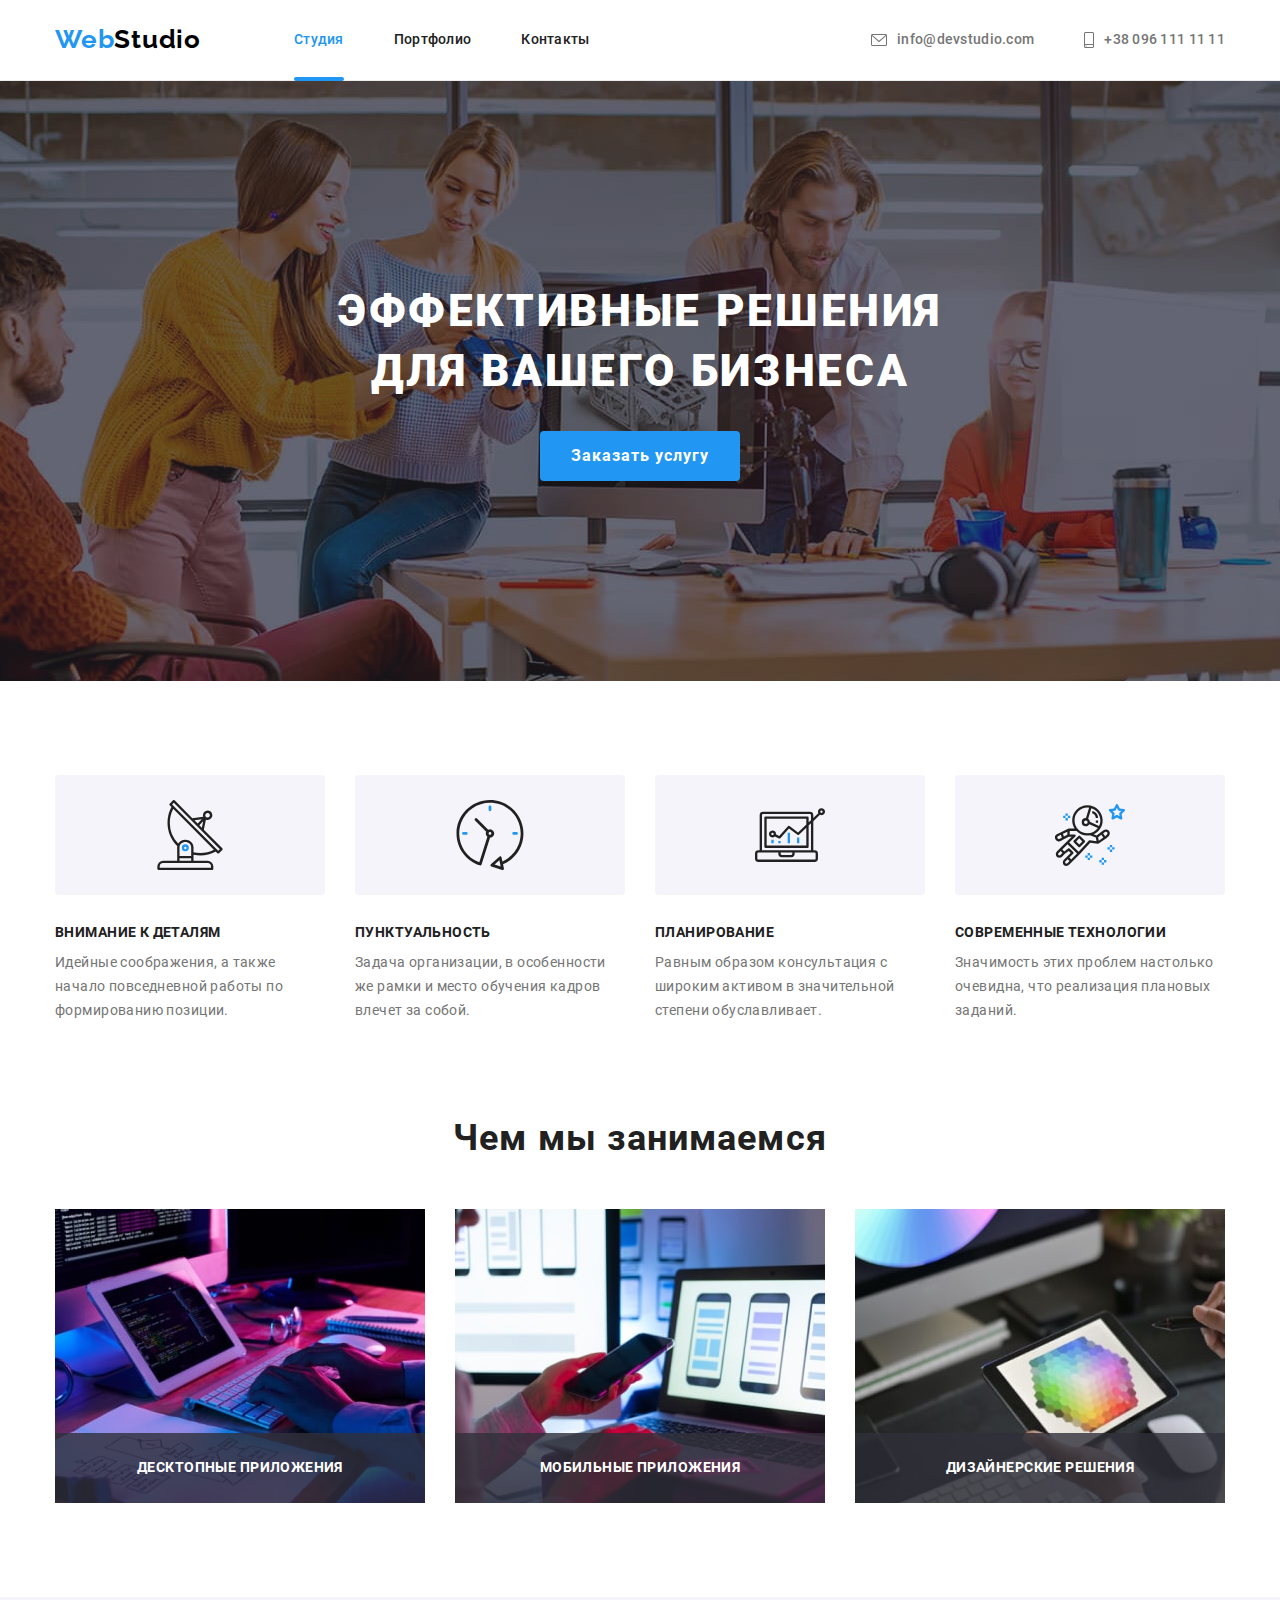
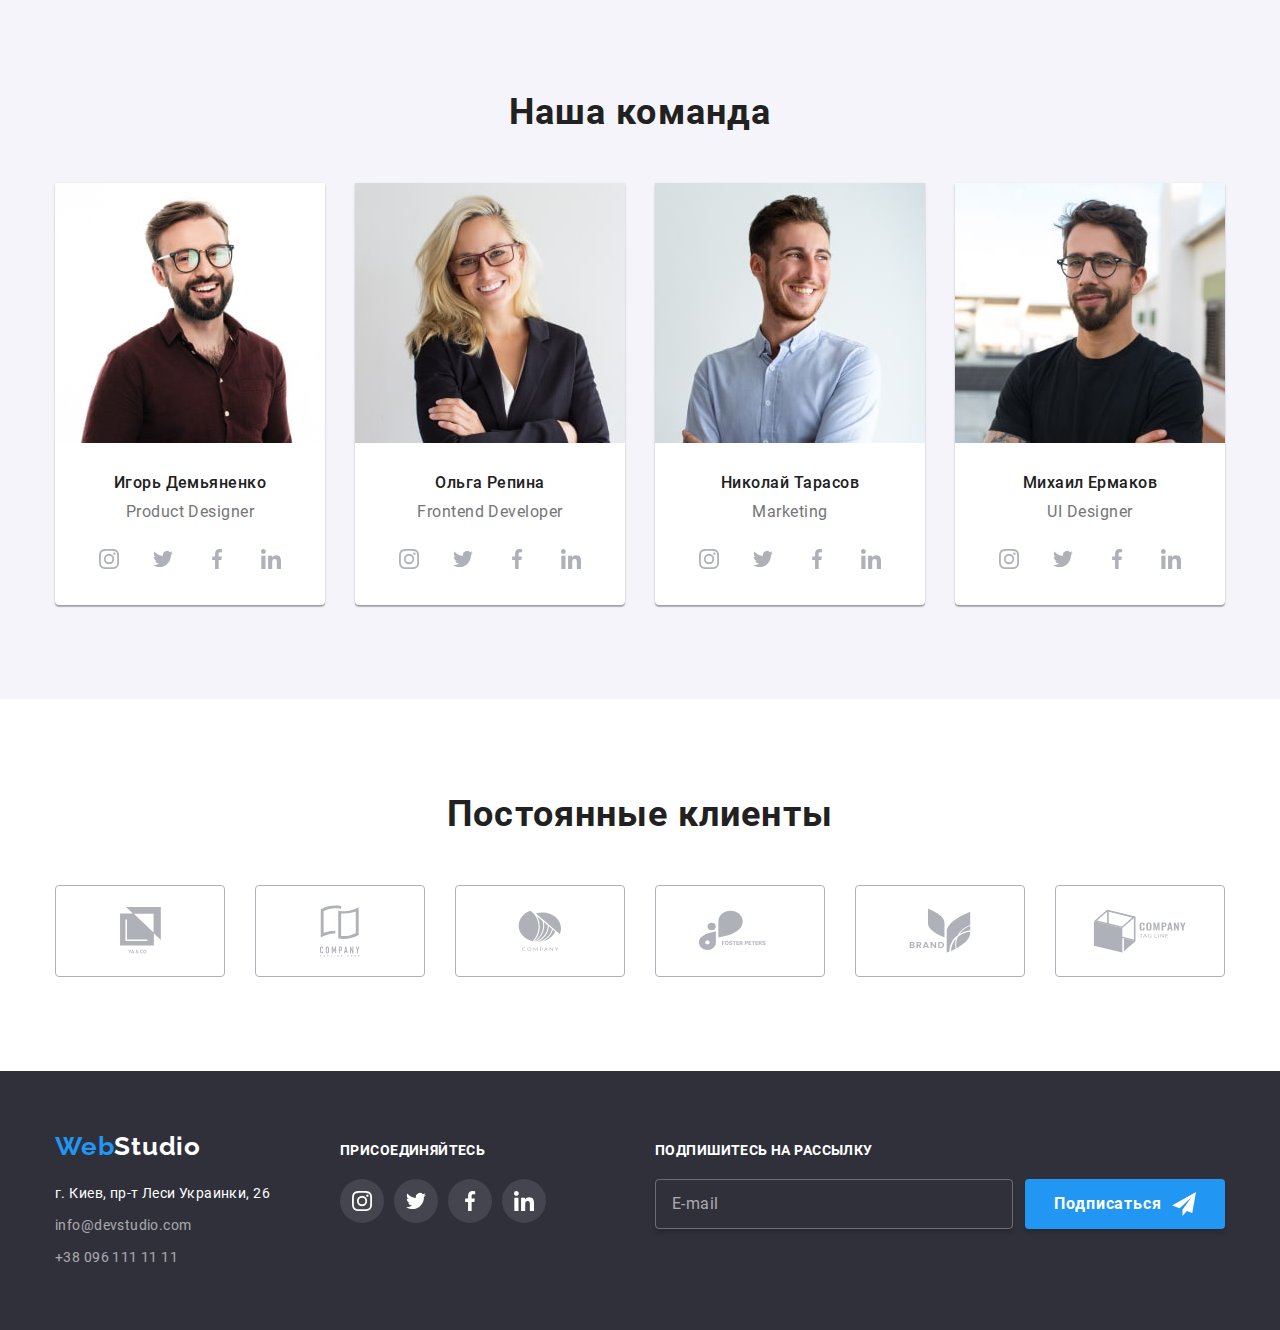
==== commit 5b187be3: "repair header" ====
--- a/index.html
+++ b/index.html
@@ -14,7 +14,7 @@
   <body>
     <!--  Хедер  -->
     <header>
-      <div class="header-mobile container">
+      <!-- <div class="header-mobile container">
         <a href="./index.html" class="logo">
           <span class="logo__part--accent">Web</span>
           <span class="logo__part--black">Studio</span>
@@ -25,7 +25,7 @@
             <use href="./images/icons.svg#icon-burger"></use>
           </svg>
         </button>
-      </div>
+      </div> -->
       <!-- bug with horizontal scroll -->
       <!-- <div class="mobile-nav is-hidden" data-menu>
         <button type="button" class="close-button close-button--mobile" data-menu-close>
@@ -88,6 +88,13 @@
           ><span class="logo__part--accent">Web</span
           ><span class="logo__part--black">Studio</span></a
         >
+
+        <button type="button" class="open-button" data-menu-open>
+          <svg class="open-button__burger" width="24" height="16">
+            <use href="./images/icons.svg#icon-burger"></use>
+          </svg>
+        </button>
+
         <div class="mobile-nav__wrapper">
           <nav>
             <ul class="nav-list">
--- a/css/main.min.css
+++ b/css/main.min.css
@@ -1,2 +1 @@
-p,h1,h2,h3,h4,h5,h6,ul,button,.open-button{padding:0;margin:0}.social-list,.social-list__link,.subscribe-field__main-button,.close-button,.agreement,.open-button,.features-list__icon-bcg,.clients-list__item,.clients-list__link{display:flex;justify-content:center;align-items:center}@font-face{font-family:"Raleway";font-style:normal;font-weight:700;font-display:swap;src:url(../fonts/raleway-v19-latin-700.woff) format("woff"),url(../fonts/raleway-v19-latin-700.woff2) format("woff2")}@font-face{font-family:"Roboto";font-style:normal;font-weight:400;font-display:swap;src:url(../fonts/roboto-v27-latin_cyrillic-regular.woff) format("woff"),url(../fonts/roboto-v27-latin_cyrillic-regular.woff2) format("woff2")}@font-face{font-family:"Roboto";font-style:normal;font-weight:500;font-display:swap;src:url(../fonts/roboto-v27-latin_cyrillic-500.woff) format("woff"),url(../fonts/roboto-v27-latin_cyrillic-500.woff2) format("woff2")}@font-face{font-family:"Roboto";font-style:normal;font-weight:700;font-display:swap;src:url(../fonts/roboto-v27-latin_cyrillic-700.woff) format("woff"),url(../fonts/roboto-v27-latin_cyrillic-700.woff2) format("woff2")}@font-face{font-family:"Roboto";font-style:normal;font-weight:900;font-display:swap;src:url(../fonts/roboto-v27-latin_cyrillic-900.woff) format("woff"),url(../fonts/roboto-v27-latin_cyrillic-900.woff2) format("woff2")}body{font-family:"Roboto",sans-serif;font-style:normal;color:#212121;width:100%;max-width:100%;overflow-x:hidden}@media screen and (max-width: 767px){body.modal-open{overflow:hidden}}p{color:#757575}a{text-decoration:none;color:inherit}button{font-family:inherit}img{display:block;max-width:100%;height:auto}ul{list-style:none}button:focus,a:focus,input:focus{outline:none}.container{margin-left:auto;margin-right:auto;padding-left:15px;padding-right:15px;width:100%}@media screen and (min-width: 480px){.container{max-width:480px}}@media screen and (min-width: 768px){.container{max-width:768px}}@media screen and (min-width: 1200px){.container{max-width:1200px}}.container__section-title{text-align:center;margin-bottom:50px;font-size:28px;line-height:1.18;letter-spacing:.03em}@media screen and (min-width: 1200px){.container__section-title{font-size:36px;line-height:1.167;letter-spacing:.03em}}.logo{display:block;font-family:"Raleway",sans-serif;font-weight:700;font-size:24px;line-height:1.167;letter-spacing:.03em}@media screen and (min-width: 1200px){.logo{font-size:26px;line-height:1.192;letter-spacing:.03em}}.logo__part--accent{color:#2196f3}.logo__part--black{color:#000}.logo__part--white{color:#fff}.logo:focus{box-shadow:0 0 0 0.1em #2196f3}.mobile-nav{position:absolute;top:0;left:0;background-color:#fff;width:100vw;height:100vh;padding:48px 40px;z-index:10;transform:translateX(0);transition:transform 500ms cubic-bezier(0.4, 0, 0.2, 1)}.mobile-nav.is-hidden{transform:translateX(100%)}.mobile-nav__wrapper{display:flex;flex-direction:column;justify-content:space-between;height:100%}@media screen and (max-width: 767px){.nav-list{margin-bottom:-32px}.nav-list__link{display:block;margin-bottom:32px;font-weight:500;font-size:40px;line-height:1.175;letter-spacing:.02em;transition:color 250ms cubic-bezier(0.4, 0, 0.2, 1)}.nav-list__link:hover,.nav-list__link:focus,.nav-list__link--current{color:#2196f3}}@media screen and (min-width: 768px){.nav-list{display:flex;margin-left:93px}.nav-list__item{position:relative}.nav-list__item:not(:last-child){margin-right:50px}.nav-list__link{display:block;padding-top:32px;padding-bottom:32px;font-weight:500;font-size:14px;line-height:1.14;letter-spacing:.02em;transition:color 250ms cubic-bezier(0.4, 0, 0.2, 1)}.nav-list__link:hover,.nav-list__link:focus,.nav-list__link--current{color:#2196f3}.nav-list__link--current::after{content:"";position:absolute;bottom:0;margin-bottom:-1px;display:block;width:100%;height:4px;border-radius:2px;background-color:#2196f3}}@media screen and (max-width: 767px){.media-list{margin-top:auto}.media-list__item--tel{margin-bottom:32px;font-weight:500;font-size:34px;line-height:1.176;letter-spacing:.02em;color:#2196f3}.media-list__item--mail{margin-bottom:64px;font-size:24px;line-height:1.167;letter-spacing:.02em;color:#757575}}@media screen and (min-width: 768px){.media-list{display:flex;flex-direction:column;margin-left:auto;margin-bottom:-10px}.media-list__item{margin-bottom:10px}.media-list__icon{margin-right:10px;fill:currentColor}.media-list__link{display:flex;align-items:center;font-weight:500;font-size:12px;line-height:1.167;letter-spacing:.02em;color:#757575;transition:color 250ms cubic-bezier(0.4, 0, 0.2, 1)}.media-list__link:hover,.media-list__link:focus{color:#2196f3}}@media screen and (min-width: 1200px){.media-list{flex-direction:row;margin-left:auto}.media-list__item:not(:last-child){margin-right:50px}.media-list__icon{margin-right:10px;fill:currentColor}.media-list__link{display:flex;align-items:center;justify-content:center;font-weight:500;font-size:14px;line-height:1.14;letter-spacing:.02em;color:#757575;transition:color 250ms cubic-bezier(0.4, 0, 0.2, 1)}.media-list__link:hover,.media-list__link:focus{color:#2196f3}}.main-button{width:200px;padding:10px;border:none;border-radius:4px;color:#fff;background-color:#2196f3;font-weight:700;font-size:16px;line-height:1.875;letter-spacing:.06em;cursor:pointer}.main-button:focus{box-shadow:0 0 0 0.1em #2196f3}.social-list--mobile{justify-content:start;margin-right:-20px;margin-left:-10px}.social-list__item:not(:last-child){margin-right:10px}.social-list__item--mobile:not(:last-child){border-right:1px solid rgba(33,33,33,0.2)}.social-list__link{width:44px;height:44px;border-radius:50%;border:none}.social-list__link--team{background-color:#fff;color:#afb1b8;transition:background-color 250ms cubic-bezier(0.4, 0, 0.2, 1),color 250ms cubic-bezier(0.4, 0, 0.2, 1)}.social-list__link--footer{background-color:rgba(255,255,255,0.1);color:#fff;transition:background-color 250ms cubic-bezier(0.4, 0, 0.2, 1)}.social-list__link--team:hover,.social-list__link--team:focus,.social-list__link--footer:hover,.social-list__link--footer:focus{background:#2196f3;color:#fff}.social-list__link--mobile{margin-left:10px;padding-right:10px;font-size:18px;line-height:1.22;letter-spacing:.02em;color:#2196f3}.social-list__icon{fill:currentColor}.main-contacts{margin-left:auto;margin-right:auto;margin-bottom:60px}@media screen and (min-width: 1200px){.main-contacts{margin-right:70px;margin-left:0;margin-bottom:0}}.main-contacts>.logo{margin-bottom:20px}.contact-list{font-size:14px;line-height:1.714;letter-spacing:.03em}.contact-list__item:not(:last-child){margin-bottom:8px}.address-link{color:#fff;font-style:normal}.contact-link{color:rgba(255,255,255,0.6)}.contact-link:hover,.contact-link:focus{color:#2196f3}.social-networks-contacts{width:206px;margin-left:auto;margin-right:auto;margin-bottom:60px}@media screen and (min-width: 1200px){.social-networks-contacts{margin-right:auto;margin-left:0;margin-bottom:0}}.call{margin-bottom:20px;font-weight:700;font-size:14px;line-height:1.14;letter-spacing:.03em;text-transform:uppercase;color:#fff}.subscribe-form{margin-left:auto;margin-right:auto}@media screen and (min-width: 1200px){.subscribe-form{max-width:570px;margin-left:0;margin-right:0}}.subscribe-form__call{margin-bottom:20px}@media screen and (min-width: 768px){.subscribe-field{display:flex;flex-direction:column}}@media screen and (min-width: 1200px){.subscribe-field{display:flex;flex-direction:row}}.subscribe-field__form-input{padding:15px 16px;width:100%;margin-bottom:20px;border:1px solid rgba(255,255,255,0.3);border-radius:4px;background-color:transparent;box-shadow:0px 4px 4px 0px rgba(0,0,0,0.15);color:#fff}@media screen and (min-width: 768px){.subscribe-field__form-input{width:450px;margin-right:12px}}@media screen and (min-width: 1200px){.subscribe-field__form-input{width:358px;margin-bottom:0}}.subscribe-field__form-input::placeholder{font-size:16px;line-height:1.25;letter-spacing:.03em;color:rgba(255,255,255,0.6)}.subscribe-field__main-button{margin-left:auto;margin-right:auto;box-shadow:0px 4px 4px 0px rgba(0,0,0,0.15)}.main-button__subscribe-icon{margin-left:10px}.close-button{position:absolute;top:8px;right:8px;width:30px;height:30px;border-radius:50%;border:1px solid rgba(0,0,0,0.1);background-color:#fff;color:#000;transition:color 250ms cubic-bezier(0.4, 0, 0.2, 1)}.close-button:focus,.close-button:hover{cursor:pointer;color:#2196f3}.close-button:focus{box-shadow:0 0 0 0.1em #2196f3}.close-button--mobile{top:21px;right:25px;width:40px;height:40px;border:none;color:#212121}.close-button--mobile:focus{box-shadow:none}.close-button__cross{fill:currentColor}.agreement{margin-bottom:30px}.agreement__icon{width:16px;height:15px;margin-right:7px;cursor:pointer}.agreement__text,.agreement__link{display:inline-block;color:#757575}@media screen and (max-width: 1199px){.agreement__text,.agreement__link{font-size:12px;line-height:1.167;letter-spacing:.03em}}@media screen and (min-width: 1200px){.agreement__text,.agreement__link{font-size:14px;line-height:1.71;letter-spacing:.03em}}.agreement__link{color:#2196f3;text-decoration-line:underline}.agreement__checkbox{position:absolute;width:1px;height:1px;margin:-1px;border:0;padding:0;clip:rect(0 0 0 0);overflow:hidden}.agreement__checkbox:checked+.agreement__icon{background-image:url("../images/check.svg");fill:transparent}.open-button{border:none;width:40px;height:40px;margin:10px 0;background-color:#fff;color:#000;transition:color 250ms cubic-bezier(0.4, 0, 0.2, 1)}.open-button:focus,.open-button:hover{cursor:pointer;color:#2196f3}.open-button__burger{fill:currentColor}header{position:relative;border-bottom:1px solid #ececec;background-color:#fff}.header-mobile{display:flex;justify-content:space-between;align-items:center}@media screen and (min-width: 768px){.header-mobile{display:none}}.header{display:flex;align-items:center}@media screen and (max-width: 767px){.header{display:none}}.hero{max-width:480px;height:auto;margin-left:auto;margin-right:auto;padding-top:118px;padding-bottom:118px;text-align:center}@media screen and (max-width: 767px){.hero{background-image:linear-gradient(to right, rgba(47,48,58,0.4), rgba(47,48,58,0.4)),url(../images/bcg/bcg-img-mobile-1x.jpg);background-size:cover;background-position:center}}@media screen and (max-width: 767px) and (min-device-pixel-ratio: 2), screen and (max-width: 767px) and (min-resolution: 192dpi), screen and (max-width: 767px) and (min-resolution: 2dppx){.hero{background-image:url(../images/bcg/bcg-img-mobile-2x.jpg)}}@media screen and (min-width: 768px){.hero{max-width:768px;background-image:linear-gradient(to right, rgba(47,48,58,0.4), rgba(47,48,58,0.4)),url(../images/bcg/bcg-img-tabl-1x.jpg);background-size:cover;background-position:center}}@media screen and (min-width: 768px) and (min-device-pixel-ratio: 2), screen and (min-width: 768px) and (min-resolution: 192dpi), screen and (min-width: 768px) and (min-resolution: 2dppx){.hero{background-image:url(../images/bcg/bcg-img-tabl-2x.jpg)}}@media screen and (min-width: 1200px){.hero{max-width:1600px;padding-top:200px;padding-bottom:200px;background-image:linear-gradient(to right, rgba(47,48,58,0.4), rgba(47,48,58,0.4)),url(../images/bcg/bcg-img-desk-1x.jpg);background-size:cover;background-position:center}}@media screen and (min-width: 1200px) and (min-device-pixel-ratio: 2), screen and (min-width: 1200px) and (min-resolution: 192dpi), screen and (min-width: 1200px) and (min-resolution: 2dppx){.hero{background-image:url(../images/bcg/bcg-img-desk-2x.jpg)}}.hero-container__title{margin-bottom:30px;font-weight:900;text-transform:uppercase;color:#fff}@media screen and (max-width: 1199px){.hero-container__title{font-size:26px;line-height:1.615;letter-spacing:.06em}}@media screen and (min-width: 1200px){.hero-container__title{font-size:44px;line-height:1.364;letter-spacing:.06em}}.features{padding-top:60px;padding-bottom:60px}@media screen and (min-width: 1200px){.features{padding-top:94px;padding-bottom:94px}}.features-list{margin-bottom:-30px}@media screen and (min-width: 768px){.features-list{display:flex;flex-wrap:wrap;margin-right:-30px}}.features-list__item{width:100%;margin-bottom:30px}@media screen and (min-width: 768px){.features-list__item{flex-basis:calc((100% - 60px) / 2);margin-right:30px}}@media screen and (min-width: 1200px){.features-list__item{flex-basis:calc((100% - 120px) / 4)}}.features-list__icon-bcg{width:100%;height:120px;margin-bottom:30px;background-color:#f5f4fa;border-radius:4px}.features-list__title{margin-bottom:10px;text-align:center;font-size:14px;line-height:1.14;letter-spacing:.03em;text-transform:uppercase}@media screen and (min-width: 768px){.features-list__title{text-align:left}}.features-list__text{font-size:14px;line-height:1.71;letter-spacing:.03em}.about{padding-bottom:94px}@media screen and (max-width: 1199px){.about{display:none}}.about-list{display:flex}.about-list__item:not(:last-child){margin-right:30px}.about-list__item{position:relative}.about-list__overlay{position:absolute;bottom:0;width:100%;background-color:rgba(47,48,58,0.8)}.about-list__title{padding-top:27px;padding-bottom:27px;font-size:14px;line-height:1.14;letter-spacing:.03em;text-align:center;text-transform:uppercase;color:#fff}.team{padding-top:60px;padding-bottom:60px;margin-left:auto;margin-right:auto;background-color:#f5f4fa}@media screen and (min-width: 1200px){.team{padding-top:94px;padding-bottom:94px}}.team-list{margin-bottom:-30px}@media screen and (min-width: 768px){.team-list{display:flex;flex-wrap:wrap;margin-right:-30px}}.team-list__item{width:100%;padding-bottom:24px;margin-bottom:30px;background-color:#fff;box-shadow:0px 1px 3px rgba(0,0,0,0.12),0px 1px 1px rgba(0,0,0,0.14),0px 2px 1px rgba(0,0,0,0.2);border-radius:0px 0px 4px 4px}@media screen and (min-width: 768px){.team-list__item{flex-basis:calc((100% - 60px) / 2);margin-right:30px}}@media screen and (min-width: 1200px){.team-list__item{flex-basis:calc((100% - 120px) / 4)}}.team-list__image{margin-bottom:30px}.team-list__name{font-size:16px;line-height:1.188;letter-spacing:.03em;margin-bottom:10px;font-weight:500;text-align:center}.team-list__position{font-size:16px;line-height:1.188;letter-spacing:.03em;margin-bottom:16px;text-align:center}.clients{padding-top:60px;padding-bottom:60px}@media screen and (min-width: 1200px){.clients{padding-top:94px;padding-bottom:94px}}.clients-list{display:flex}@media screen and (max-width: 1199px){.clients-list{flex-wrap:wrap;margin-right:-30px;margin-bottom:-30px}}@media screen and (min-width: 1200px){.clients-list{margin-right:-30px}}.clients-list__item{width:170px;height:92px}@media screen and (max-width: 767px){.clients-list__item{flex-basis:calc((100% - 60px) / 2);margin-right:30px;margin-bottom:30px}}@media screen and (min-width: 768px){.clients-list__item{flex-basis:calc((100% - 90px) / 3);margin-right:30px;margin-bottom:30px}}@media screen and (min-width: 1200px){.clients-list__item{margin-right:30px;margin-bottom:0}}.clients-list__icon{fill:currentColor}.clients-list__link{border:1px solid #afb1b8;border-radius:4px;width:100%;height:100%;color:#afb1b8;transition:border 250ms cubic-bezier(0.4, 0, 0.2, 1),color 250ms cubic-bezier(0.4, 0, 0.2, 1)}.clients-list__link:hover,.clients-list__link:focus{outline:none;border:1px solid #2196f3;color:#2196f3}.portfolio-container{padding-top:60px;padding-bottom:60px;background-color:#fff}@media screen and (min-width: 1200px){.portfolio-container{padding-top:94px;padding-bottom:94px}}.filter-list{display:flex;flex-wrap:wrap;margin-right:-8px;margin-bottom:-15px}@media screen and (min-width: 768px){.filter-list{justify-content:center}}.filter-list__item{margin-right:8px;margin-bottom:15px}.filter-list__button{font-weight:500;font-size:16px;line-height:1.625;letter-spacing:.03em;background-color:#f5f4fa;padding:6px 22px;border:none;border-radius:4px;text-align:center;transition:background-color 250ms cubic-bezier(0.4, 0, 0.2, 1),box-shadow 250ms cubic-bezier(0.4, 0, 0.2, 1),color 250ms cubic-bezier(0.4, 0, 0.2, 1)}.filter-list__button:hover,.filter-list__button:focus{color:#fff;background-color:#2196f3;cursor:pointer;box-shadow:0px 3px 1px rgba(0,0,0,0.1),0px 1px 2px rgba(0,0,0,0.08),0px 2px 2px rgba(0,0,0,0.12)}.project-list{margin-top:40px;margin-bottom:-30px}@media screen and (min-width: 768px){.project-list{margin-top:30px;display:flex;flex-wrap:wrap;margin-right:-30px}}@media screen and (min-width: 1200px){.project-list{margin-top:50px}}.project-list__thumb{position:relative;overflow:hidden}.project-list__name{margin-bottom:4px;font-size:18px;line-height:2;letter-spacing:.06em}.project-list__type{font-size:16px;line-height:1.875;letter-spacing:.03em}.project-list__description{padding:20px 24px 19px 24px;border-left:1px solid #eee;border-right:1px solid #eee;border-bottom:1px solid #eee}@media screen and (min-width: 768px){.project-list__description{flex-grow:1}}.project-list__item{margin-bottom:30px}@media screen and (min-width: 768px){.project-list__item{flex-basis:calc((100% - 60px) / 2);margin-right:30px}}@media screen and (min-width: 1200px){.project-list__item{flex-basis:calc((100% - 90px) / 3);margin-right:30px}}.project-list__link{display:block}@media screen and (min-width: 768px){.project-list__link{display:flex;flex-direction:column;height:100%}}.project-list__link:hover,.project-list__link:focus{box-shadow:0px 4px 4px 0px rgba(0,0,0,0.25);cursor:pointer}.project-list__link:hover .overlay,.project-list__link:focus .overlay{transform:translateY(0)}.overlay{position:absolute;top:0;left:0;width:100%;height:100%;overflow:auto;background-color:rgba(33,150,243,0.9);transform:translateY(100%);transition:transform 250ms cubic-bezier(0.4, 0, 0.2, 1)}.overlay__text{margin:0;padding:63px 24px;font-size:18px;line-height:1.56;letter-spacing:.03em;color:#fff}footer{background-color:#2f303a}.footer{padding-top:60px;padding-bottom:60px;text-align:center}@media screen and (min-width: 768px){.footer{display:flex;flex-wrap:wrap;align-items:baseline;justify-content:space-between}}@media screen and (min-width: 1200px){.footer{display:flex;align-items:baseline;justify-content:space-between;text-align:unset}}.backdrop{position:fixed;top:0;left:0;width:100vw;height:100vh;background-color:rgba(0,0,0,0.2);visibility:visible;opacity:1;transition:opacity 250ms cubic-bezier(0.4, 0, 0.2, 1);overflow-y:scroll}.is-hidden{visibility:hidden;opacity:0;pointer-events:none;transition:opacity 250ms cubic-bezier(0.4, 0, 0.2, 1)}.backdrop.is-hidden .modal{transform:translate(-50%, -50%) scale(0)}.modal{position:absolute;top:50%;left:50%;transform:translate(-50%, -50%) scale(1);transition:transform 250ms cubic-bezier(0.4, 0, 0.2, 1);padding:40px;background-color:#fff}@media screen and (max-width: 1199px){.modal{max-width:450px;width:90vw;max-height:609px;height:90vh}}@media screen and (min-width: 1200px){.modal{width:528px;height:581px}}.modal__title{display:block;margin-bottom:12px;text-align:center;font-size:20px;line-height:1.15;letter-spacing:.03em}.main-button--modal{display:block;margin-left:auto;margin-right:auto}.modal-form__field{position:relative;display:flex;flex-direction:column;margin-bottom:10px}@media screen and (max-width: 1199px){.modal-form__field{max-width:370px}}@media screen and (min-width: 1200px){.modal-form__field{width:448px}}.modal-form__field--comment{margin-bottom:20px}.modal-form__field:hover>.modal-form__icon,.modal-form__field:focus-within>.modal-form__icon{fill:#2196f3;cursor:pointer}.modal-form__field:hover>.modal-form__input,.modal-form__field:focus-within>.modal-form__input{cursor:pointer;outline:none;border:1px solid #2196f3}.modal-form__label{margin-bottom:4px;font-size:12px;line-height:1.17;letter-spacing:0.01em;color:#757575}.modal-form__input{padding:11px 42px;border:1px solid rgba(33,33,33,0.2);border-radius:4px}.modal-form__icon{position:absolute;top:30px;left:12px;fill:#212121}.modal-form__input--comment{display:block;resize:none;height:120px;padding:12px 16px}.modal-form__input--comment::placeholder{font-size:12px;line-height:1.17;letter-spacing:0.01em;color:rgba(117,117,117,0.5)}
-/*# sourceMappingURL=main.min.css.map */+.open-button,button,ul,h1,h2,h3,h4,h5,h6,p{padding:0;margin:0}.clients-list__link,.clients-list__item,.features-list__icon-bcg,.open-button,.agreement,.close-button,.subscribe-field__main-button,.social-list__link,.social-list{display:flex;justify-content:center;align-items:center}@font-face{font-family:"Raleway";font-style:normal;font-weight:700;font-display:swap;src:url(../fonts/raleway-v19-latin-700.woff) format("woff"),url(../fonts/raleway-v19-latin-700.woff2) format("woff2")}@font-face{font-family:"Roboto";font-style:normal;font-weight:400;font-display:swap;src:url(../fonts/roboto-v27-latin_cyrillic-regular.woff) format("woff"),url(../fonts/roboto-v27-latin_cyrillic-regular.woff2) format("woff2")}@font-face{font-family:"Roboto";font-style:normal;font-weight:500;font-display:swap;src:url(../fonts/roboto-v27-latin_cyrillic-500.woff) format("woff"),url(../fonts/roboto-v27-latin_cyrillic-500.woff2) format("woff2")}@font-face{font-family:"Roboto";font-style:normal;font-weight:700;font-display:swap;src:url(../fonts/roboto-v27-latin_cyrillic-700.woff) format("woff"),url(../fonts/roboto-v27-latin_cyrillic-700.woff2) format("woff2")}@font-face{font-family:"Roboto";font-style:normal;font-weight:900;font-display:swap;src:url(../fonts/roboto-v27-latin_cyrillic-900.woff) format("woff"),url(../fonts/roboto-v27-latin_cyrillic-900.woff2) format("woff2")}body{font-family:"Roboto",sans-serif;font-style:normal;color:#212121;width:100%;max-width:100%;overflow-x:hidden}@media screen and (max-width: 767px){body.modal-open{overflow:hidden}}p{color:#757575}a{text-decoration:none;color:inherit}button{font-family:inherit}img{display:block;max-width:100%;height:auto}ul{list-style:none}button:focus,a:focus,input:focus{outline:none}.container{margin-right:auto;margin-left:auto;padding-left:15px;padding-right:15px;width:100%}@media screen and (min-width: 480px){.container{width:480px}}@media screen and (min-width: 768px){.container{width:768px}}@media screen and (min-width: 1200px){.container{width:1200px}}.container__section-title{text-align:center;margin-bottom:50px;font-size:28px;line-height:1.18;letter-spacing:0.03em}@media screen and (min-width: 1200px){.container__section-title{font-size:36px;line-height:1.167;letter-spacing:0.03em}}.logo{display:block;font-family:"Raleway",sans-serif;font-weight:700;font-size:24px;line-height:1.167;letter-spacing:0.03em}@media screen and (min-width: 1200px){.logo{font-size:26px;line-height:1.192;letter-spacing:0.03em}}.logo__part--accent{color:#2196f3}.logo__part--black{color:#000}.logo__part--white{color:#fff}.logo:focus{box-shadow:0 0 0 .1em #2196f3}.mobile-nav{position:fixed;top:0;left:0;background-color:#fff;width:100vw;height:100vh;padding:48px 40px;z-index:10;transform:translateX(0);transition:transform 250ms cubic-bezier(0.4, 0, 0.2, 1)}.mobile-nav.is-hidden{transform:translateX(100%)}.mobile-nav__wrapper{display:flex;flex-direction:column;justify-content:space-between;height:100%}@media screen and (max-width: 767px){.mobile-nav__wrapper{display:none}}@media screen and (max-width: 767px){.nav-list{margin-bottom:-32px}.nav-list__link{display:block;margin-bottom:32px;font-weight:500;font-size:40px;line-height:1.175;letter-spacing:0.02em;transition:color 250ms cubic-bezier(0.4, 0, 0.2, 1)}.nav-list__link:hover,.nav-list__link:focus,.nav-list__link--current{color:#2196f3}}@media screen and (min-width: 768px){.nav-list{display:flex;margin-left:93px}.nav-list__item{position:relative}.nav-list__item:not(:last-child){margin-right:50px}.nav-list__link{display:block;padding-top:32px;padding-bottom:32px;font-weight:500;font-size:14px;line-height:1.14;letter-spacing:0.02em;transition:color 250ms cubic-bezier(0.4, 0, 0.2, 1)}.nav-list__link:hover,.nav-list__link:focus,.nav-list__link--current{color:#2196f3}.nav-list__link--current::after{content:"";position:absolute;bottom:0;margin-bottom:-1px;display:block;width:100%;height:4px;border-radius:2px;background-color:#2196f3}}@media screen and (max-width: 767px){.media-list{display:none;margin-top:auto}.media-list__item--tel{margin-bottom:32px;font-weight:500;font-size:34px;line-height:1.176;letter-spacing:0.02em;color:#2196f3}.media-list__item--mail{margin-bottom:64px;font-size:24px;line-height:1.167;letter-spacing:0.02em;color:#757575}}@media screen and (min-width: 768px){.media-list{display:flex;flex-direction:column;margin-left:auto;margin-bottom:-10px}.media-list__item{margin-bottom:10px}.media-list__icon{margin-right:10px;fill:currentColor}.media-list__link{display:flex;align-items:center;font-weight:500;font-size:12px;line-height:1.167;letter-spacing:0.02em;color:#757575;transition:color 250ms cubic-bezier(0.4, 0, 0.2, 1)}.media-list__link:hover,.media-list__link:focus{color:#2196f3}}@media screen and (min-width: 1200px){.media-list{flex-direction:row;margin-left:auto}.media-list__item:not(:last-child){margin-right:50px}.media-list__icon{margin-right:10px;fill:currentColor}.media-list__link{display:flex;align-items:center;justify-content:center;font-weight:500;font-size:14px;line-height:1.14;letter-spacing:0.02em;color:#757575;transition:color 250ms cubic-bezier(0.4, 0, 0.2, 1)}.media-list__link:hover,.media-list__link:focus{color:#2196f3}}.main-button{width:200px;padding:10px;border:none;border-radius:4px;color:#fff;background-color:#2196f3;font-weight:700;font-size:16px;line-height:1.875;letter-spacing:0.06em;cursor:pointer}.main-button:focus{box-shadow:0 0 0 .1em #2196f3}.social-wrapper{display:none}@media screen and (min-width: 768px){.social-wrapper{display:none}}.social-list--mobile{justify-content:start;margin-right:-20px;margin-left:-10px}.social-list__item:not(:last-child){margin-right:10px}.social-list__item--mobile:not(:last-child){border-right:1px solid rgba(33,33,33,.2)}.social-list__link{width:44px;height:44px;border-radius:50%;border:none}.social-list__link--team{background-color:#fff;color:#afb1b8;transition:background-color 250ms cubic-bezier(0.4, 0, 0.2, 1),color 250ms cubic-bezier(0.4, 0, 0.2, 1)}.social-list__link--footer{background-color:rgba(255,255,255,.1);color:#fff;transition:background-color 250ms cubic-bezier(0.4, 0, 0.2, 1)}.social-list__link--team:hover,.social-list__link--team:focus,.social-list__link--footer:hover,.social-list__link--footer:focus{background:#2196f3;color:#fff}.social-list__link--mobile{margin-left:10px;padding-right:10px;font-size:18px;line-height:1.22;letter-spacing:0.02em;color:#2196f3}.social-list__icon{fill:currentColor}.main-contacts{margin-left:auto;margin-right:auto;margin-bottom:60px}@media screen and (min-width: 1200px){.main-contacts{margin-right:70px;margin-left:0;margin-bottom:0}}.main-contacts>.logo{margin-bottom:20px}.contact-list{font-size:14px;line-height:1.714;letter-spacing:0.03em}.contact-list__item:not(:last-child){margin-bottom:8px}.address-link{color:#fff;font-style:normal}.contact-link{color:rgba(255,255,255,.6)}.contact-link:hover,.contact-link:focus{color:#2196f3}.social-networks-contacts{width:206px;margin-left:auto;margin-right:auto;margin-bottom:60px}@media screen and (min-width: 1200px){.social-networks-contacts{margin-right:auto;margin-left:0;margin-bottom:0}}.call{margin-bottom:20px;font-weight:700;font-size:14px;line-height:1.14;letter-spacing:0.03em;text-transform:uppercase;color:#fff}.subscribe-form{margin-left:auto;margin-right:auto}@media screen and (min-width: 1200px){.subscribe-form{max-width:570px;margin-left:0;margin-right:0}}.subscribe-form__call{margin-bottom:20px}@media screen and (min-width: 768px){.subscribe-field{display:flex;flex-direction:column}}@media screen and (min-width: 1200px){.subscribe-field{display:flex;flex-direction:row}}.subscribe-field__form-input{padding:15px 16px;width:100%;margin-bottom:20px;border:1px solid rgba(255,255,255,.3);border-radius:4px;background-color:rgba(0,0,0,0);box-shadow:0px 4px 4px 0px rgba(0,0,0,.15);color:#fff}@media screen and (min-width: 768px){.subscribe-field__form-input{width:450px;margin-right:12px}}@media screen and (min-width: 1200px){.subscribe-field__form-input{width:358px;margin-bottom:0}}.subscribe-field__form-input::placeholder{font-size:16px;line-height:1.25;letter-spacing:0.03em;color:rgba(255,255,255,.6)}.subscribe-field__main-button{margin-left:auto;margin-right:auto;box-shadow:0px 4px 4px 0px rgba(0,0,0,.15)}.main-button__subscribe-icon{margin-left:10px}.close-button{position:absolute;top:8px;right:8px;width:30px;height:30px;border-radius:50%;border:1px solid rgba(0,0,0,.1);background-color:#fff;color:#000;transition:color 250ms cubic-bezier(0.4, 0, 0.2, 1)}.close-button:focus,.close-button:hover{cursor:pointer;color:#2196f3}.close-button:focus{box-shadow:0 0 0 .1em #2196f3}.close-button--mobile{top:21px;right:25px;width:40px;height:40px;border:none;color:#212121}.close-button--mobile:focus{box-shadow:none}.close-button__cross{fill:currentColor}.agreement{margin-bottom:30px}.agreement__icon{width:16px;height:15px;margin-right:7px;cursor:pointer}.agreement__text,.agreement__link{display:inline-block;color:#757575}@media screen and (max-width: 1199px){.agreement__text,.agreement__link{font-size:12px;line-height:1.167;letter-spacing:0.03em}}@media screen and (min-width: 1200px){.agreement__text,.agreement__link{font-size:14px;line-height:1.71;letter-spacing:0.03em}}.agreement__link{color:#2196f3;text-decoration-line:underline}.agreement__checkbox{position:absolute;width:1px;height:1px;margin:-1px;border:0;padding:0;clip:rect(0 0 0 0);overflow:hidden}.agreement__checkbox:checked+.agreement__icon{background-image:url("../images/check.svg");fill:rgba(0,0,0,0)}.open-button{border:none;width:40px;height:40px;margin:10px 0;background-color:#fff;color:#000;transition:color 250ms cubic-bezier(0.4, 0, 0.2, 1)}@media screen and (min-width: 768px){.open-button{display:none}}.open-button:focus,.open-button:hover{cursor:pointer;color:#2196f3}.open-button__burger{fill:currentColor}header{position:relative;border-bottom:1px solid #ececec;background-color:#fff}.header{display:flex;justify-content:space-between;align-items:center}.hero{max-width:480px;height:auto;margin-left:auto;margin-right:auto;padding-top:118px;padding-bottom:118px;text-align:center}@media screen and (max-width: 767px){.hero{background-image:linear-gradient(to right, rgba(47, 48, 58, 0.4), rgba(47, 48, 58, 0.4)),url(../images/bcg/bcg-img-mobile-1x.jpg);background-size:cover;background-position:center}}@media screen and (max-width: 767px)and (min-device-pixel-ratio: 2),screen and (max-width: 767px)and (min-resolution: 192dpi),screen and (max-width: 767px)and (min-resolution: 2dppx){.hero{background-image:url(../images/bcg/bcg-img-mobile-2x.jpg)}}@media screen and (min-width: 768px){.hero{max-width:768px;background-image:linear-gradient(to right, rgba(47, 48, 58, 0.4), rgba(47, 48, 58, 0.4)),url(../images/bcg/bcg-img-tabl-1x.jpg);background-size:cover;background-position:center}}@media screen and (min-width: 768px)and (min-device-pixel-ratio: 2),screen and (min-width: 768px)and (min-resolution: 192dpi),screen and (min-width: 768px)and (min-resolution: 2dppx){.hero{background-image:url(../images/bcg/bcg-img-tabl-2x.jpg)}}@media screen and (min-width: 1200px){.hero{max-width:1600px;padding-top:200px;padding-bottom:200px;background-image:linear-gradient(to right, rgba(47, 48, 58, 0.4), rgba(47, 48, 58, 0.4)),url(../images/bcg/bcg-img-desk-1x.jpg);background-size:cover;background-position:center}}@media screen and (min-width: 1200px)and (min-device-pixel-ratio: 2),screen and (min-width: 1200px)and (min-resolution: 192dpi),screen and (min-width: 1200px)and (min-resolution: 2dppx){.hero{background-image:url(../images/bcg/bcg-img-desk-2x.jpg)}}.hero-container__title{margin-bottom:30px;font-weight:900;text-transform:uppercase;color:#fff}@media screen and (max-width: 1199px){.hero-container__title{font-size:26px;line-height:1.615;letter-spacing:0.06em}}@media screen and (min-width: 1200px){.hero-container__title{font-size:44px;line-height:1.364;letter-spacing:0.06em}}.features{padding-top:60px;padding-bottom:60px}@media screen and (min-width: 1200px){.features{padding-top:94px;padding-bottom:94px}}.features-list{margin-bottom:-30px}@media screen and (min-width: 768px){.features-list{display:flex;flex-wrap:wrap;margin-right:-30px}}.features-list__item{width:100%;margin-bottom:30px}@media screen and (min-width: 768px){.features-list__item{flex-basis:calc((100% - 60px)/2);margin-right:30px}}@media screen and (min-width: 1200px){.features-list__item{flex-basis:calc((100% - 120px)/4)}}.features-list__icon-bcg{width:100%;height:120px;margin-bottom:30px;background-color:#f5f4fa;border-radius:4px}.features-list__title{margin-bottom:10px;text-align:center;font-size:14px;line-height:1.14;letter-spacing:0.03em;text-transform:uppercase}@media screen and (min-width: 768px){.features-list__title{text-align:left}}.features-list__text{font-size:14px;line-height:1.71;letter-spacing:0.03em}.about{padding-bottom:94px}@media screen and (max-width: 1199px){.about{display:none}}.about-list{display:flex}.about-list__item:not(:last-child){margin-right:30px}.about-list__item{position:relative}.about-list__overlay{position:absolute;bottom:0;width:100%;background-color:rgba(47,48,58,.8)}.about-list__title{padding-top:27px;padding-bottom:27px;font-size:14px;line-height:1.14;letter-spacing:0.03em;text-align:center;text-transform:uppercase;color:#fff}.team{padding-top:60px;padding-bottom:60px;margin-left:auto;margin-right:auto;background-color:#f5f4fa}@media screen and (min-width: 1200px){.team{padding-top:94px;padding-bottom:94px}}.team-list{margin-bottom:-30px}@media screen and (min-width: 768px){.team-list{display:flex;flex-wrap:wrap;margin-right:-30px}}.team-list__item{width:100%;padding-bottom:24px;margin-bottom:30px;background-color:#fff;box-shadow:0px 1px 3px rgba(0,0,0,.12),0px 1px 1px rgba(0,0,0,.14),0px 2px 1px rgba(0,0,0,.2);border-radius:0px 0px 4px 4px}@media screen and (min-width: 768px){.team-list__item{flex-basis:calc((100% - 60px)/2);margin-right:30px}}@media screen and (min-width: 1200px){.team-list__item{flex-basis:calc((100% - 120px)/4)}}.team-list__image{margin-bottom:30px}.team-list__name{font-size:16px;line-height:1.188;letter-spacing:0.03em;margin-bottom:10px;font-weight:500;text-align:center}.team-list__position{font-size:16px;line-height:1.188;letter-spacing:0.03em;margin-bottom:16px;text-align:center}.clients{padding-top:60px;padding-bottom:60px}@media screen and (min-width: 1200px){.clients{padding-top:94px;padding-bottom:94px}}.clients-list{display:flex}@media screen and (max-width: 1199px){.clients-list{flex-wrap:wrap;margin-right:-30px;margin-bottom:-30px}}@media screen and (min-width: 1200px){.clients-list{margin-right:-30px}}.clients-list__item{width:170px;height:92px}@media screen and (max-width: 767px){.clients-list__item{flex-basis:calc((100% - 60px)/2);margin-right:30px;margin-bottom:30px}}@media screen and (min-width: 768px){.clients-list__item{flex-basis:calc((100% - 90px)/3);margin-right:30px;margin-bottom:30px}}@media screen and (min-width: 1200px){.clients-list__item{margin-right:30px;margin-bottom:0}}.clients-list__icon{fill:currentColor}.clients-list__link{border:1px solid #afb1b8;border-radius:4px;width:100%;height:100%;color:#afb1b8;transition:border 250ms cubic-bezier(0.4, 0, 0.2, 1),color 250ms cubic-bezier(0.4, 0, 0.2, 1)}.clients-list__link:hover,.clients-list__link:focus{outline:none;border:1px solid #2196f3;color:#2196f3}.portfolio-container{padding-top:60px;padding-bottom:60px;background-color:#fff}@media screen and (min-width: 1200px){.portfolio-container{padding-top:94px;padding-bottom:94px}}.filter-list{display:flex;flex-wrap:wrap;margin-right:-8px;margin-bottom:-15px}@media screen and (min-width: 768px){.filter-list{justify-content:center}}.filter-list__item{margin-right:8px;margin-bottom:15px}.filter-list__button{font-weight:500;font-size:16px;line-height:1.625;letter-spacing:0.03em;background-color:#f5f4fa;padding:6px 22px;border:none;border-radius:4px;text-align:center;transition:background-color 250ms cubic-bezier(0.4, 0, 0.2, 1),box-shadow 250ms cubic-bezier(0.4, 0, 0.2, 1),color 250ms cubic-bezier(0.4, 0, 0.2, 1)}.filter-list__button:hover,.filter-list__button:focus{color:#fff;background-color:#2196f3;cursor:pointer;box-shadow:0px 3px 1px rgba(0,0,0,.1),0px 1px 2px rgba(0,0,0,.08),0px 2px 2px rgba(0,0,0,.12)}.project-list{margin-top:40px;margin-bottom:-30px}@media screen and (min-width: 768px){.project-list{margin-top:30px;display:flex;flex-wrap:wrap;margin-right:-30px}}@media screen and (min-width: 1200px){.project-list{margin-top:50px}}.project-list__thumb{position:relative;overflow:hidden}.project-list__name{margin-bottom:4px;font-size:18px;line-height:2;letter-spacing:0.06em}.project-list__type{font-size:16px;line-height:1.875;letter-spacing:0.03em}.project-list__description{padding:20px 24px 19px 24px;border-left:1px solid #eee;border-right:1px solid #eee;border-bottom:1px solid #eee}@media screen and (min-width: 768px){.project-list__description{flex-grow:1}}.project-list__item{margin-bottom:30px}@media screen and (min-width: 768px){.project-list__item{flex-basis:calc((100% - 60px)/2);margin-right:30px}}@media screen and (min-width: 1200px){.project-list__item{flex-basis:calc((100% - 90px)/3);margin-right:30px}}.project-list__link{display:block}@media screen and (min-width: 768px){.project-list__link{display:flex;flex-direction:column;height:100%}}.project-list__link:hover,.project-list__link:focus{box-shadow:0px 4px 4px 0px rgba(0,0,0,.25);cursor:pointer}.project-list__link:hover .overlay,.project-list__link:focus .overlay{transform:translateY(0)}.overlay{position:absolute;top:0;left:0;width:100%;height:100%;overflow:auto;background-color:rgba(33,150,243,.9);transform:translateY(100%);transition:transform 250ms cubic-bezier(0.4, 0, 0.2, 1)}.overlay__text{margin:0;padding:63px 24px;font-size:18px;line-height:1.56;letter-spacing:0.03em;color:#fff}footer{background-color:#2f303a}.footer{padding-top:60px;padding-bottom:60px;text-align:center}@media screen and (min-width: 768px){.footer{display:flex;flex-wrap:wrap;align-items:baseline;justify-content:space-between}}@media screen and (min-width: 1200px){.footer{display:flex;align-items:baseline;justify-content:space-between;text-align:unset}}.backdrop{position:fixed;top:0;left:0;width:100vw;height:100vh;background-color:rgba(0,0,0,.2);transition:opacity 250ms cubic-bezier(0.4, 0, 0.2, 1),visibility 250ms cubic-bezier(0.4, 0, 0.2, 1);overflow-y:scroll}.is-hidden{visibility:hidden;opacity:0;pointer-events:none}.backdrop.is-hidden .modal{transform:translate(-50%, -50%) scale(0)}.modal{position:absolute;top:50%;left:50%;transform:translate(-50%, -50%) scale(1);transition:transform 250ms cubic-bezier(0.4, 0, 0.2, 1);padding:40px;background-color:#fff}@media screen and (max-width: 1199px){.modal{max-width:450px;width:90vw;max-height:609px;height:90vh}}@media screen and (min-width: 1200px){.modal{width:528px;height:581px}}.modal__title{display:block;margin-bottom:12px;text-align:center;font-size:20px;line-height:1.15;letter-spacing:0.03em}.main-button--modal{display:block;margin-left:auto;margin-right:auto}.modal-form__field{position:relative;display:flex;flex-direction:column;margin-bottom:10px}@media screen and (max-width: 1199px){.modal-form__field{max-width:370px}}@media screen and (min-width: 1200px){.modal-form__field{width:448px}}.modal-form__field--comment{margin-bottom:20px}.modal-form__field:hover>.modal-form__icon,.modal-form__field:focus-within>.modal-form__icon{fill:#2196f3;cursor:pointer}.modal-form__field:hover>.modal-form__input,.modal-form__field:focus-within>.modal-form__input{cursor:pointer;outline:none;border:1px solid #2196f3}.modal-form__label{margin-bottom:4px;font-size:12px;line-height:1.17;letter-spacing:.01em;color:#757575}.modal-form__input{padding:11px 42px;border:1px solid rgba(33,33,33,.2);border-radius:4px}.modal-form__icon{position:absolute;top:30px;left:12px;fill:#212121}.modal-form__input--comment{display:block;resize:none;height:120px;padding:12px 16px}.modal-form__input--comment::placeholder{font-size:12px;line-height:1.17;letter-spacing:.01em;color:rgba(117,117,117,.5)}/*# sourceMappingURL=main.min.css.map */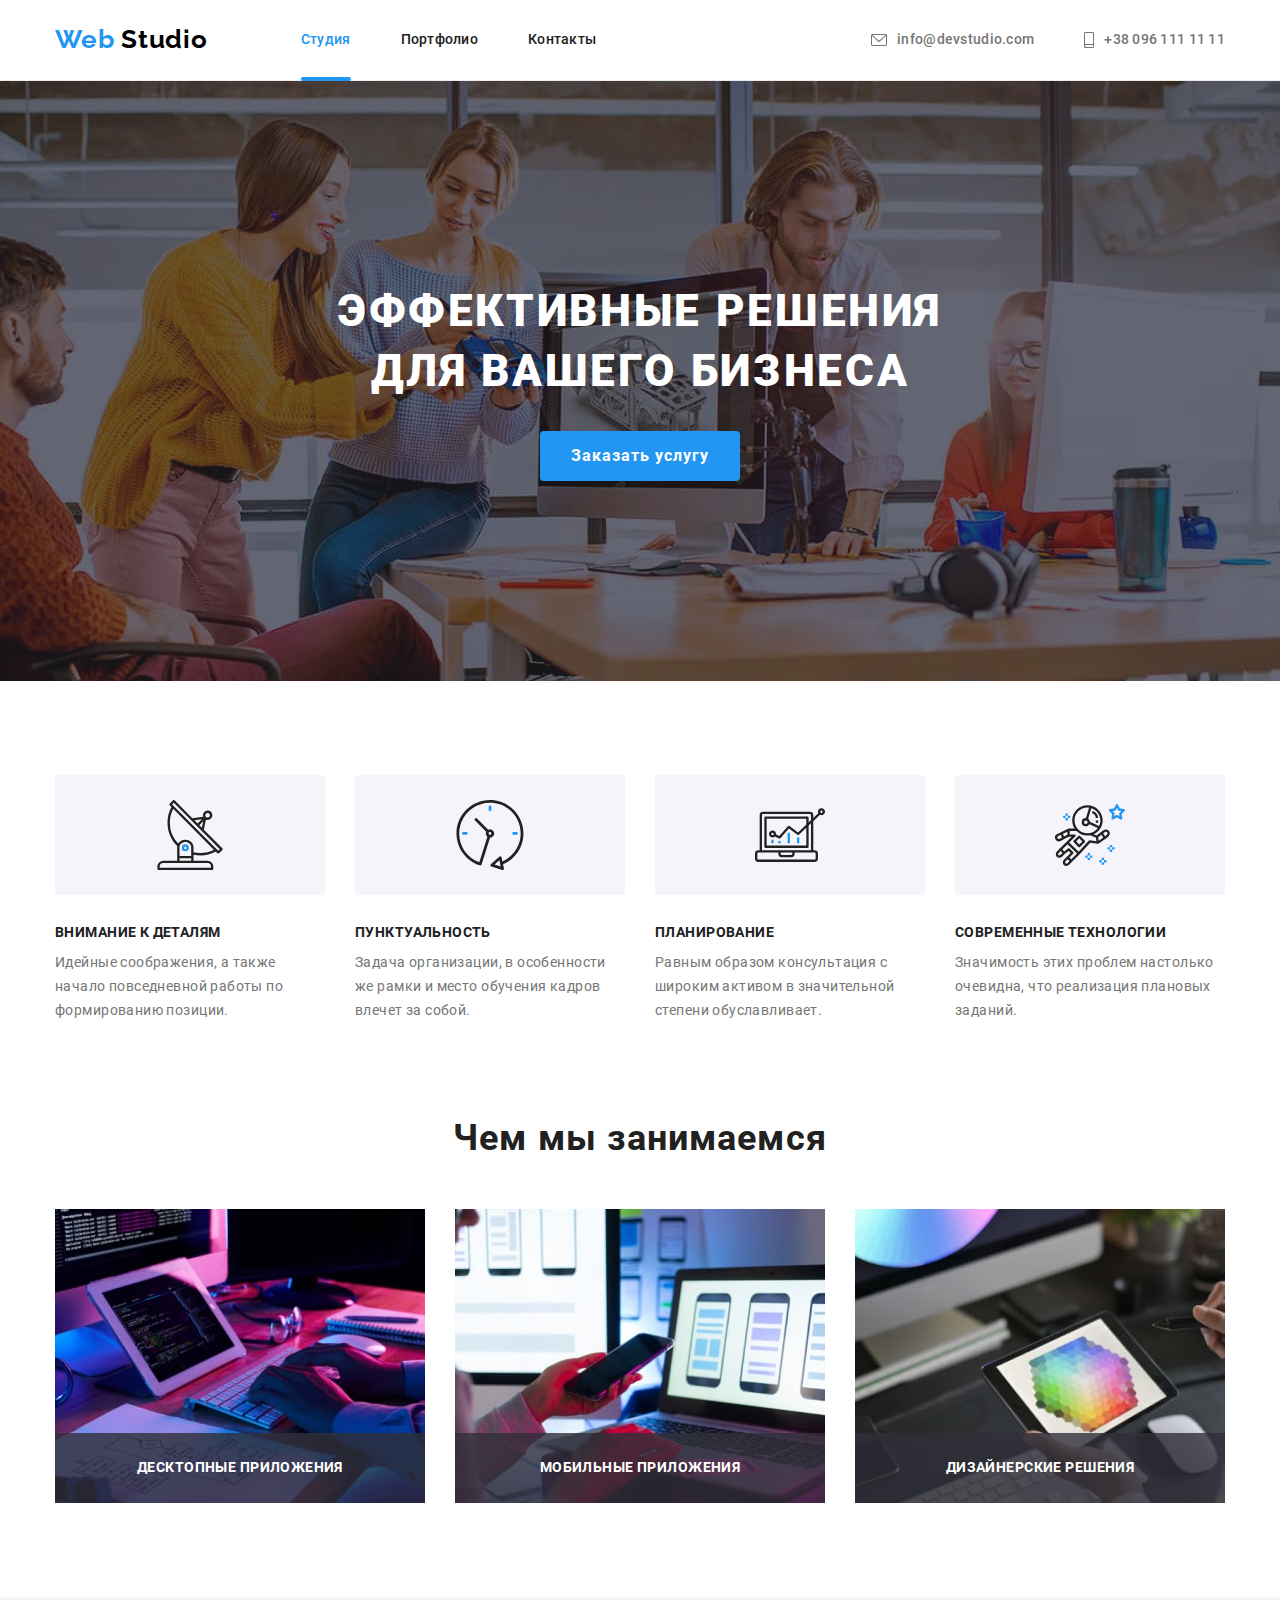
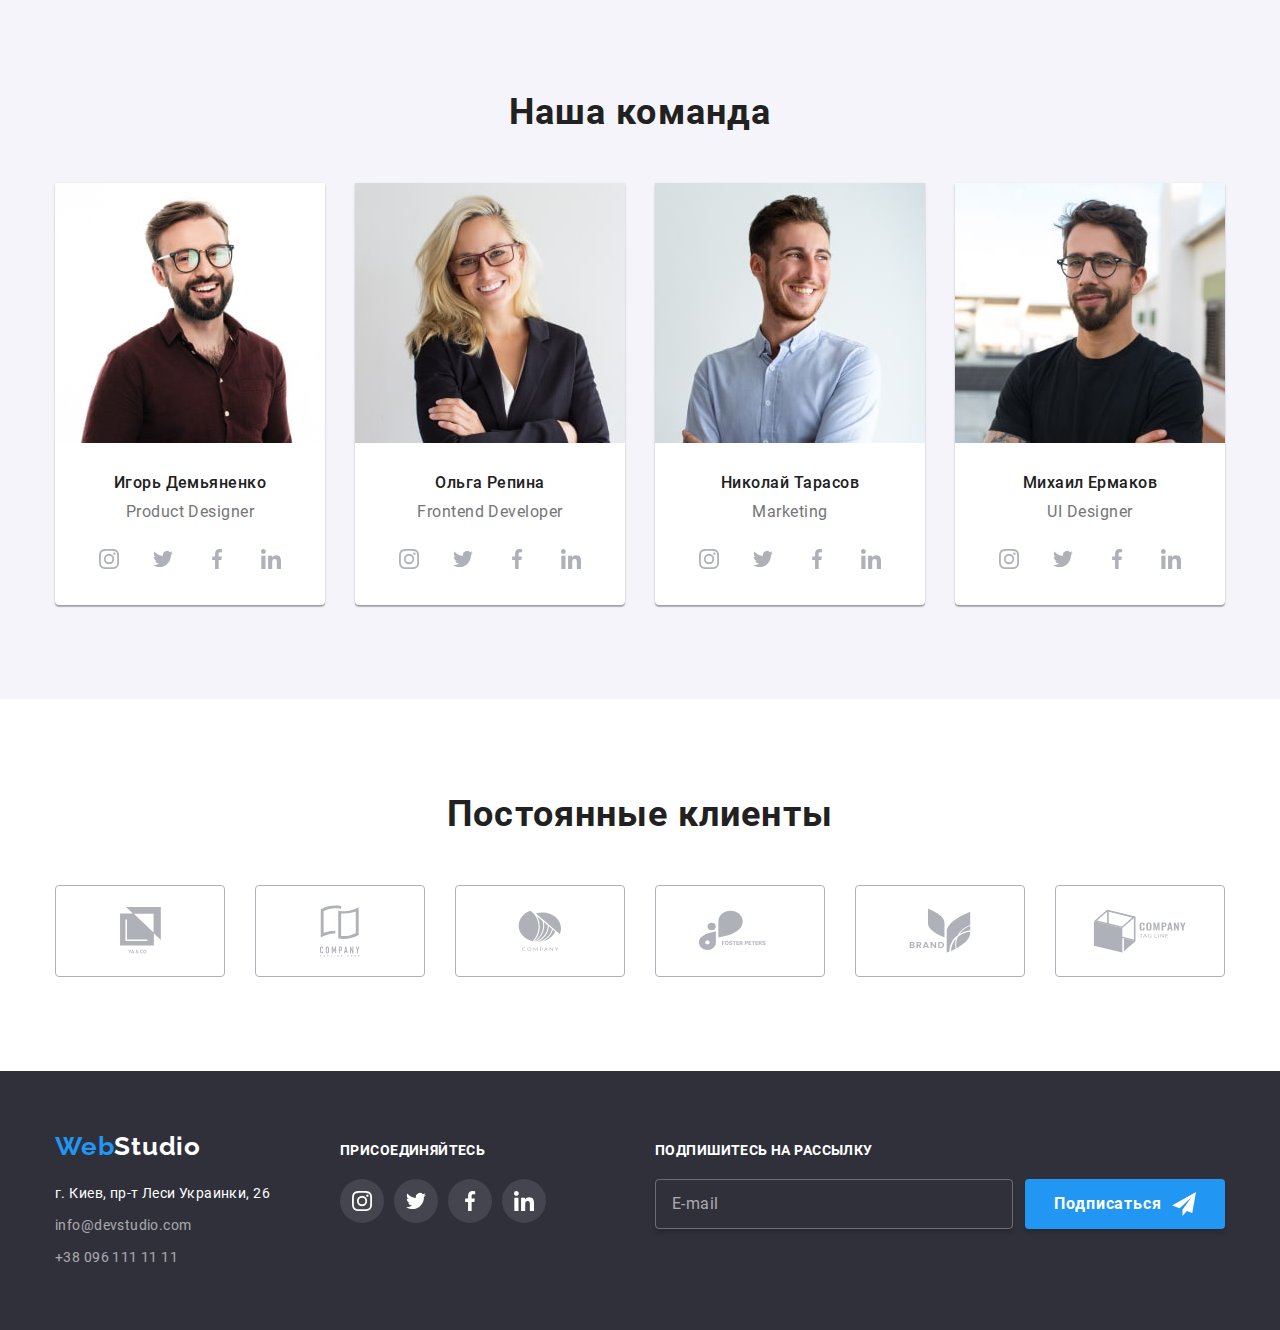
==== commit a97bf552: "upd" ====
--- a/index.html
+++ b/index.html
@@ -14,18 +14,6 @@
   <body>
     <!--  Хедер  -->
     <header>
-      <!-- <div class="header-mobile container">
-        <a href="./index.html" class="logo">
-          <span class="logo__part--accent">Web</span>
-          <span class="logo__part--black">Studio</span>
-        </a>
-
-        <button type="button" class="open-button" data-menu-open>
-          <svg class="open-button__burger" width="24" height="16">
-            <use href="./images/icons.svg#icon-burger"></use>
-          </svg>
-        </button>
-      </div> -->
       <!-- bug with horizontal scroll -->
       <!-- <div class="mobile-nav is-hidden" data-menu>
         <button type="button" class="close-button close-button--mobile" data-menu-close>
@@ -84,9 +72,9 @@
         </div> -->
 
       <div class="header container">
-        <a href="./index.html" class="logo"
-          ><span class="logo__part--accent">Web</span
-          ><span class="logo__part--black">Studio</span></a
+        <a href="./index.html" class="logo">
+          <span class="logo__part--accent">Web</span>
+          <span class="logo__part--black">Studio</span></a
         >
 
         <button type="button" class="open-button" data-menu-open>
@@ -102,8 +90,9 @@
                 <a
                   href="./index.html"
                   class="nav-list__link nav-list__link--current"
-                  >Студия</a
                 >
+                  Студия
+                </a>
               </li>
               <li class="nav-list__item">
                 <a href="./portfolio.html" class="nav-list__link">Портфолио</a>
--- a/css/main.min.css
+++ b/css/main.min.css
@@ -1 +1 @@
-.open-button,button,ul,h1,h2,h3,h4,h5,h6,p{padding:0;margin:0}.clients-list__link,.clients-list__item,.features-list__icon-bcg,.open-button,.agreement,.close-button,.subscribe-field__main-button,.social-list__link,.social-list{display:flex;justify-content:center;align-items:center}@font-face{font-family:"Raleway";font-style:normal;font-weight:700;font-display:swap;src:url(../fonts/raleway-v19-latin-700.woff) format("woff"),url(../fonts/raleway-v19-latin-700.woff2) format("woff2")}@font-face{font-family:"Roboto";font-style:normal;font-weight:400;font-display:swap;src:url(../fonts/roboto-v27-latin_cyrillic-regular.woff) format("woff"),url(../fonts/roboto-v27-latin_cyrillic-regular.woff2) format("woff2")}@font-face{font-family:"Roboto";font-style:normal;font-weight:500;font-display:swap;src:url(../fonts/roboto-v27-latin_cyrillic-500.woff) format("woff"),url(../fonts/roboto-v27-latin_cyrillic-500.woff2) format("woff2")}@font-face{font-family:"Roboto";font-style:normal;font-weight:700;font-display:swap;src:url(../fonts/roboto-v27-latin_cyrillic-700.woff) format("woff"),url(../fonts/roboto-v27-latin_cyrillic-700.woff2) format("woff2")}@font-face{font-family:"Roboto";font-style:normal;font-weight:900;font-display:swap;src:url(../fonts/roboto-v27-latin_cyrillic-900.woff) format("woff"),url(../fonts/roboto-v27-latin_cyrillic-900.woff2) format("woff2")}body{font-family:"Roboto",sans-serif;font-style:normal;color:#212121;width:100%;max-width:100%;overflow-x:hidden}@media screen and (max-width: 767px){body.modal-open{overflow:hidden}}p{color:#757575}a{text-decoration:none;color:inherit}button{font-family:inherit}img{display:block;max-width:100%;height:auto}ul{list-style:none}button:focus,a:focus,input:focus{outline:none}.container{margin-right:auto;margin-left:auto;padding-left:15px;padding-right:15px;width:100%}@media screen and (min-width: 480px){.container{width:480px}}@media screen and (min-width: 768px){.container{width:768px}}@media screen and (min-width: 1200px){.container{width:1200px}}.container__section-title{text-align:center;margin-bottom:50px;font-size:28px;line-height:1.18;letter-spacing:0.03em}@media screen and (min-width: 1200px){.container__section-title{font-size:36px;line-height:1.167;letter-spacing:0.03em}}.logo{display:block;font-family:"Raleway",sans-serif;font-weight:700;font-size:24px;line-height:1.167;letter-spacing:0.03em}@media screen and (min-width: 1200px){.logo{font-size:26px;line-height:1.192;letter-spacing:0.03em}}.logo__part--accent{color:#2196f3}.logo__part--black{color:#000}.logo__part--white{color:#fff}.logo:focus{box-shadow:0 0 0 .1em #2196f3}.mobile-nav{position:fixed;top:0;left:0;background-color:#fff;width:100vw;height:100vh;padding:48px 40px;z-index:10;transform:translateX(0);transition:transform 250ms cubic-bezier(0.4, 0, 0.2, 1)}.mobile-nav.is-hidden{transform:translateX(100%)}.mobile-nav__wrapper{display:flex;flex-direction:column;justify-content:space-between;height:100%}@media screen and (max-width: 767px){.mobile-nav__wrapper{display:none}}@media screen and (max-width: 767px){.nav-list{margin-bottom:-32px}.nav-list__link{display:block;margin-bottom:32px;font-weight:500;font-size:40px;line-height:1.175;letter-spacing:0.02em;transition:color 250ms cubic-bezier(0.4, 0, 0.2, 1)}.nav-list__link:hover,.nav-list__link:focus,.nav-list__link--current{color:#2196f3}}@media screen and (min-width: 768px){.nav-list{display:flex;margin-left:93px}.nav-list__item{position:relative}.nav-list__item:not(:last-child){margin-right:50px}.nav-list__link{display:block;padding-top:32px;padding-bottom:32px;font-weight:500;font-size:14px;line-height:1.14;letter-spacing:0.02em;transition:color 250ms cubic-bezier(0.4, 0, 0.2, 1)}.nav-list__link:hover,.nav-list__link:focus,.nav-list__link--current{color:#2196f3}.nav-list__link--current::after{content:"";position:absolute;bottom:0;margin-bottom:-1px;display:block;width:100%;height:4px;border-radius:2px;background-color:#2196f3}}@media screen and (max-width: 767px){.media-list{display:none;margin-top:auto}.media-list__item--tel{margin-bottom:32px;font-weight:500;font-size:34px;line-height:1.176;letter-spacing:0.02em;color:#2196f3}.media-list__item--mail{margin-bottom:64px;font-size:24px;line-height:1.167;letter-spacing:0.02em;color:#757575}}@media screen and (min-width: 768px){.media-list{display:flex;flex-direction:column;margin-left:auto;margin-bottom:-10px}.media-list__item{margin-bottom:10px}.media-list__icon{margin-right:10px;fill:currentColor}.media-list__link{display:flex;align-items:center;font-weight:500;font-size:12px;line-height:1.167;letter-spacing:0.02em;color:#757575;transition:color 250ms cubic-bezier(0.4, 0, 0.2, 1)}.media-list__link:hover,.media-list__link:focus{color:#2196f3}}@media screen and (min-width: 1200px){.media-list{flex-direction:row;margin-left:auto}.media-list__item:not(:last-child){margin-right:50px}.media-list__icon{margin-right:10px;fill:currentColor}.media-list__link{display:flex;align-items:center;justify-content:center;font-weight:500;font-size:14px;line-height:1.14;letter-spacing:0.02em;color:#757575;transition:color 250ms cubic-bezier(0.4, 0, 0.2, 1)}.media-list__link:hover,.media-list__link:focus{color:#2196f3}}.main-button{width:200px;padding:10px;border:none;border-radius:4px;color:#fff;background-color:#2196f3;font-weight:700;font-size:16px;line-height:1.875;letter-spacing:0.06em;cursor:pointer}.main-button:focus{box-shadow:0 0 0 .1em #2196f3}.social-wrapper{display:none}@media screen and (min-width: 768px){.social-wrapper{display:none}}.social-list--mobile{justify-content:start;margin-right:-20px;margin-left:-10px}.social-list__item:not(:last-child){margin-right:10px}.social-list__item--mobile:not(:last-child){border-right:1px solid rgba(33,33,33,.2)}.social-list__link{width:44px;height:44px;border-radius:50%;border:none}.social-list__link--team{background-color:#fff;color:#afb1b8;transition:background-color 250ms cubic-bezier(0.4, 0, 0.2, 1),color 250ms cubic-bezier(0.4, 0, 0.2, 1)}.social-list__link--footer{background-color:rgba(255,255,255,.1);color:#fff;transition:background-color 250ms cubic-bezier(0.4, 0, 0.2, 1)}.social-list__link--team:hover,.social-list__link--team:focus,.social-list__link--footer:hover,.social-list__link--footer:focus{background:#2196f3;color:#fff}.social-list__link--mobile{margin-left:10px;padding-right:10px;font-size:18px;line-height:1.22;letter-spacing:0.02em;color:#2196f3}.social-list__icon{fill:currentColor}.main-contacts{margin-left:auto;margin-right:auto;margin-bottom:60px}@media screen and (min-width: 1200px){.main-contacts{margin-right:70px;margin-left:0;margin-bottom:0}}.main-contacts>.logo{margin-bottom:20px}.contact-list{font-size:14px;line-height:1.714;letter-spacing:0.03em}.contact-list__item:not(:last-child){margin-bottom:8px}.address-link{color:#fff;font-style:normal}.contact-link{color:rgba(255,255,255,.6)}.contact-link:hover,.contact-link:focus{color:#2196f3}.social-networks-contacts{width:206px;margin-left:auto;margin-right:auto;margin-bottom:60px}@media screen and (min-width: 1200px){.social-networks-contacts{margin-right:auto;margin-left:0;margin-bottom:0}}.call{margin-bottom:20px;font-weight:700;font-size:14px;line-height:1.14;letter-spacing:0.03em;text-transform:uppercase;color:#fff}.subscribe-form{margin-left:auto;margin-right:auto}@media screen and (min-width: 1200px){.subscribe-form{max-width:570px;margin-left:0;margin-right:0}}.subscribe-form__call{margin-bottom:20px}@media screen and (min-width: 768px){.subscribe-field{display:flex;flex-direction:column}}@media screen and (min-width: 1200px){.subscribe-field{display:flex;flex-direction:row}}.subscribe-field__form-input{padding:15px 16px;width:100%;margin-bottom:20px;border:1px solid rgba(255,255,255,.3);border-radius:4px;background-color:rgba(0,0,0,0);box-shadow:0px 4px 4px 0px rgba(0,0,0,.15);color:#fff}@media screen and (min-width: 768px){.subscribe-field__form-input{width:450px;margin-right:12px}}@media screen and (min-width: 1200px){.subscribe-field__form-input{width:358px;margin-bottom:0}}.subscribe-field__form-input::placeholder{font-size:16px;line-height:1.25;letter-spacing:0.03em;color:rgba(255,255,255,.6)}.subscribe-field__main-button{margin-left:auto;margin-right:auto;box-shadow:0px 4px 4px 0px rgba(0,0,0,.15)}.main-button__subscribe-icon{margin-left:10px}.close-button{position:absolute;top:8px;right:8px;width:30px;height:30px;border-radius:50%;border:1px solid rgba(0,0,0,.1);background-color:#fff;color:#000;transition:color 250ms cubic-bezier(0.4, 0, 0.2, 1)}.close-button:focus,.close-button:hover{cursor:pointer;color:#2196f3}.close-button:focus{box-shadow:0 0 0 .1em #2196f3}.close-button--mobile{top:21px;right:25px;width:40px;height:40px;border:none;color:#212121}.close-button--mobile:focus{box-shadow:none}.close-button__cross{fill:currentColor}.agreement{margin-bottom:30px}.agreement__icon{width:16px;height:15px;margin-right:7px;cursor:pointer}.agreement__text,.agreement__link{display:inline-block;color:#757575}@media screen and (max-width: 1199px){.agreement__text,.agreement__link{font-size:12px;line-height:1.167;letter-spacing:0.03em}}@media screen and (min-width: 1200px){.agreement__text,.agreement__link{font-size:14px;line-height:1.71;letter-spacing:0.03em}}.agreement__link{color:#2196f3;text-decoration-line:underline}.agreement__checkbox{position:absolute;width:1px;height:1px;margin:-1px;border:0;padding:0;clip:rect(0 0 0 0);overflow:hidden}.agreement__checkbox:checked+.agreement__icon{background-image:url("../images/check.svg");fill:rgba(0,0,0,0)}.open-button{border:none;width:40px;height:40px;margin:10px 0;background-color:#fff;color:#000;transition:color 250ms cubic-bezier(0.4, 0, 0.2, 1)}@media screen and (min-width: 768px){.open-button{display:none}}.open-button:focus,.open-button:hover{cursor:pointer;color:#2196f3}.open-button__burger{fill:currentColor}header{position:relative;border-bottom:1px solid #ececec;background-color:#fff}.header{display:flex;justify-content:space-between;align-items:center}.hero{max-width:480px;height:auto;margin-left:auto;margin-right:auto;padding-top:118px;padding-bottom:118px;text-align:center}@media screen and (max-width: 767px){.hero{background-image:linear-gradient(to right, rgba(47, 48, 58, 0.4), rgba(47, 48, 58, 0.4)),url(../images/bcg/bcg-img-mobile-1x.jpg);background-size:cover;background-position:center}}@media screen and (max-width: 767px)and (min-device-pixel-ratio: 2),screen and (max-width: 767px)and (min-resolution: 192dpi),screen and (max-width: 767px)and (min-resolution: 2dppx){.hero{background-image:url(../images/bcg/bcg-img-mobile-2x.jpg)}}@media screen and (min-width: 768px){.hero{max-width:768px;background-image:linear-gradient(to right, rgba(47, 48, 58, 0.4), rgba(47, 48, 58, 0.4)),url(../images/bcg/bcg-img-tabl-1x.jpg);background-size:cover;background-position:center}}@media screen and (min-width: 768px)and (min-device-pixel-ratio: 2),screen and (min-width: 768px)and (min-resolution: 192dpi),screen and (min-width: 768px)and (min-resolution: 2dppx){.hero{background-image:url(../images/bcg/bcg-img-tabl-2x.jpg)}}@media screen and (min-width: 1200px){.hero{max-width:1600px;padding-top:200px;padding-bottom:200px;background-image:linear-gradient(to right, rgba(47, 48, 58, 0.4), rgba(47, 48, 58, 0.4)),url(../images/bcg/bcg-img-desk-1x.jpg);background-size:cover;background-position:center}}@media screen and (min-width: 1200px)and (min-device-pixel-ratio: 2),screen and (min-width: 1200px)and (min-resolution: 192dpi),screen and (min-width: 1200px)and (min-resolution: 2dppx){.hero{background-image:url(../images/bcg/bcg-img-desk-2x.jpg)}}.hero-container__title{margin-bottom:30px;font-weight:900;text-transform:uppercase;color:#fff}@media screen and (max-width: 1199px){.hero-container__title{font-size:26px;line-height:1.615;letter-spacing:0.06em}}@media screen and (min-width: 1200px){.hero-container__title{font-size:44px;line-height:1.364;letter-spacing:0.06em}}.features{padding-top:60px;padding-bottom:60px}@media screen and (min-width: 1200px){.features{padding-top:94px;padding-bottom:94px}}.features-list{margin-bottom:-30px}@media screen and (min-width: 768px){.features-list{display:flex;flex-wrap:wrap;margin-right:-30px}}.features-list__item{width:100%;margin-bottom:30px}@media screen and (min-width: 768px){.features-list__item{flex-basis:calc((100% - 60px)/2);margin-right:30px}}@media screen and (min-width: 1200px){.features-list__item{flex-basis:calc((100% - 120px)/4)}}.features-list__icon-bcg{width:100%;height:120px;margin-bottom:30px;background-color:#f5f4fa;border-radius:4px}.features-list__title{margin-bottom:10px;text-align:center;font-size:14px;line-height:1.14;letter-spacing:0.03em;text-transform:uppercase}@media screen and (min-width: 768px){.features-list__title{text-align:left}}.features-list__text{font-size:14px;line-height:1.71;letter-spacing:0.03em}.about{padding-bottom:94px}@media screen and (max-width: 1199px){.about{display:none}}.about-list{display:flex}.about-list__item:not(:last-child){margin-right:30px}.about-list__item{position:relative}.about-list__overlay{position:absolute;bottom:0;width:100%;background-color:rgba(47,48,58,.8)}.about-list__title{padding-top:27px;padding-bottom:27px;font-size:14px;line-height:1.14;letter-spacing:0.03em;text-align:center;text-transform:uppercase;color:#fff}.team{padding-top:60px;padding-bottom:60px;margin-left:auto;margin-right:auto;background-color:#f5f4fa}@media screen and (min-width: 1200px){.team{padding-top:94px;padding-bottom:94px}}.team-list{margin-bottom:-30px}@media screen and (min-width: 768px){.team-list{display:flex;flex-wrap:wrap;margin-right:-30px}}.team-list__item{width:100%;padding-bottom:24px;margin-bottom:30px;background-color:#fff;box-shadow:0px 1px 3px rgba(0,0,0,.12),0px 1px 1px rgba(0,0,0,.14),0px 2px 1px rgba(0,0,0,.2);border-radius:0px 0px 4px 4px}@media screen and (min-width: 768px){.team-list__item{flex-basis:calc((100% - 60px)/2);margin-right:30px}}@media screen and (min-width: 1200px){.team-list__item{flex-basis:calc((100% - 120px)/4)}}.team-list__image{margin-bottom:30px}.team-list__name{font-size:16px;line-height:1.188;letter-spacing:0.03em;margin-bottom:10px;font-weight:500;text-align:center}.team-list__position{font-size:16px;line-height:1.188;letter-spacing:0.03em;margin-bottom:16px;text-align:center}.clients{padding-top:60px;padding-bottom:60px}@media screen and (min-width: 1200px){.clients{padding-top:94px;padding-bottom:94px}}.clients-list{display:flex}@media screen and (max-width: 1199px){.clients-list{flex-wrap:wrap;margin-right:-30px;margin-bottom:-30px}}@media screen and (min-width: 1200px){.clients-list{margin-right:-30px}}.clients-list__item{width:170px;height:92px}@media screen and (max-width: 767px){.clients-list__item{flex-basis:calc((100% - 60px)/2);margin-right:30px;margin-bottom:30px}}@media screen and (min-width: 768px){.clients-list__item{flex-basis:calc((100% - 90px)/3);margin-right:30px;margin-bottom:30px}}@media screen and (min-width: 1200px){.clients-list__item{margin-right:30px;margin-bottom:0}}.clients-list__icon{fill:currentColor}.clients-list__link{border:1px solid #afb1b8;border-radius:4px;width:100%;height:100%;color:#afb1b8;transition:border 250ms cubic-bezier(0.4, 0, 0.2, 1),color 250ms cubic-bezier(0.4, 0, 0.2, 1)}.clients-list__link:hover,.clients-list__link:focus{outline:none;border:1px solid #2196f3;color:#2196f3}.portfolio-container{padding-top:60px;padding-bottom:60px;background-color:#fff}@media screen and (min-width: 1200px){.portfolio-container{padding-top:94px;padding-bottom:94px}}.filter-list{display:flex;flex-wrap:wrap;margin-right:-8px;margin-bottom:-15px}@media screen and (min-width: 768px){.filter-list{justify-content:center}}.filter-list__item{margin-right:8px;margin-bottom:15px}.filter-list__button{font-weight:500;font-size:16px;line-height:1.625;letter-spacing:0.03em;background-color:#f5f4fa;padding:6px 22px;border:none;border-radius:4px;text-align:center;transition:background-color 250ms cubic-bezier(0.4, 0, 0.2, 1),box-shadow 250ms cubic-bezier(0.4, 0, 0.2, 1),color 250ms cubic-bezier(0.4, 0, 0.2, 1)}.filter-list__button:hover,.filter-list__button:focus{color:#fff;background-color:#2196f3;cursor:pointer;box-shadow:0px 3px 1px rgba(0,0,0,.1),0px 1px 2px rgba(0,0,0,.08),0px 2px 2px rgba(0,0,0,.12)}.project-list{margin-top:40px;margin-bottom:-30px}@media screen and (min-width: 768px){.project-list{margin-top:30px;display:flex;flex-wrap:wrap;margin-right:-30px}}@media screen and (min-width: 1200px){.project-list{margin-top:50px}}.project-list__thumb{position:relative;overflow:hidden}.project-list__name{margin-bottom:4px;font-size:18px;line-height:2;letter-spacing:0.06em}.project-list__type{font-size:16px;line-height:1.875;letter-spacing:0.03em}.project-list__description{padding:20px 24px 19px 24px;border-left:1px solid #eee;border-right:1px solid #eee;border-bottom:1px solid #eee}@media screen and (min-width: 768px){.project-list__description{flex-grow:1}}.project-list__item{margin-bottom:30px}@media screen and (min-width: 768px){.project-list__item{flex-basis:calc((100% - 60px)/2);margin-right:30px}}@media screen and (min-width: 1200px){.project-list__item{flex-basis:calc((100% - 90px)/3);margin-right:30px}}.project-list__link{display:block}@media screen and (min-width: 768px){.project-list__link{display:flex;flex-direction:column;height:100%}}.project-list__link:hover,.project-list__link:focus{box-shadow:0px 4px 4px 0px rgba(0,0,0,.25);cursor:pointer}.project-list__link:hover .overlay,.project-list__link:focus .overlay{transform:translateY(0)}.overlay{position:absolute;top:0;left:0;width:100%;height:100%;overflow:auto;background-color:rgba(33,150,243,.9);transform:translateY(100%);transition:transform 250ms cubic-bezier(0.4, 0, 0.2, 1)}.overlay__text{margin:0;padding:63px 24px;font-size:18px;line-height:1.56;letter-spacing:0.03em;color:#fff}footer{background-color:#2f303a}.footer{padding-top:60px;padding-bottom:60px;text-align:center}@media screen and (min-width: 768px){.footer{display:flex;flex-wrap:wrap;align-items:baseline;justify-content:space-between}}@media screen and (min-width: 1200px){.footer{display:flex;align-items:baseline;justify-content:space-between;text-align:unset}}.backdrop{position:fixed;top:0;left:0;width:100vw;height:100vh;background-color:rgba(0,0,0,.2);transition:opacity 250ms cubic-bezier(0.4, 0, 0.2, 1),visibility 250ms cubic-bezier(0.4, 0, 0.2, 1);overflow-y:scroll}.is-hidden{visibility:hidden;opacity:0;pointer-events:none}.backdrop.is-hidden .modal{transform:translate(-50%, -50%) scale(0)}.modal{position:absolute;top:50%;left:50%;transform:translate(-50%, -50%) scale(1);transition:transform 250ms cubic-bezier(0.4, 0, 0.2, 1);padding:40px;background-color:#fff}@media screen and (max-width: 1199px){.modal{max-width:450px;width:90vw;max-height:609px;height:90vh}}@media screen and (min-width: 1200px){.modal{width:528px;height:581px}}.modal__title{display:block;margin-bottom:12px;text-align:center;font-size:20px;line-height:1.15;letter-spacing:0.03em}.main-button--modal{display:block;margin-left:auto;margin-right:auto}.modal-form__field{position:relative;display:flex;flex-direction:column;margin-bottom:10px}@media screen and (max-width: 1199px){.modal-form__field{max-width:370px}}@media screen and (min-width: 1200px){.modal-form__field{width:448px}}.modal-form__field--comment{margin-bottom:20px}.modal-form__field:hover>.modal-form__icon,.modal-form__field:focus-within>.modal-form__icon{fill:#2196f3;cursor:pointer}.modal-form__field:hover>.modal-form__input,.modal-form__field:focus-within>.modal-form__input{cursor:pointer;outline:none;border:1px solid #2196f3}.modal-form__label{margin-bottom:4px;font-size:12px;line-height:1.17;letter-spacing:.01em;color:#757575}.modal-form__input{padding:11px 42px;border:1px solid rgba(33,33,33,.2);border-radius:4px}.modal-form__icon{position:absolute;top:30px;left:12px;fill:#212121}.modal-form__input--comment{display:block;resize:none;height:120px;padding:12px 16px}.modal-form__input--comment::placeholder{font-size:12px;line-height:1.17;letter-spacing:.01em;color:rgba(117,117,117,.5)}/*# sourceMappingURL=main.min.css.map */+.open-button,button,ul,h1,h2,h3,h4,h5,h6,p{padding:0;margin:0}.clients-list__link,.clients-list__item,.features-list__icon-bcg,.open-button,.agreement,.close-button,.subscribe-field__main-button,.social-list__link,.social-list{display:flex;justify-content:center;align-items:center}@font-face{font-family:"Raleway";font-style:normal;font-weight:700;font-display:swap;src:url(../fonts/raleway-v19-latin-700.woff) format("woff"),url(../fonts/raleway-v19-latin-700.woff2) format("woff2")}@font-face{font-family:"Roboto";font-style:normal;font-weight:400;font-display:swap;src:url(../fonts/roboto-v27-latin_cyrillic-regular.woff) format("woff"),url(../fonts/roboto-v27-latin_cyrillic-regular.woff2) format("woff2")}@font-face{font-family:"Roboto";font-style:normal;font-weight:500;font-display:swap;src:url(../fonts/roboto-v27-latin_cyrillic-500.woff) format("woff"),url(../fonts/roboto-v27-latin_cyrillic-500.woff2) format("woff2")}@font-face{font-family:"Roboto";font-style:normal;font-weight:700;font-display:swap;src:url(../fonts/roboto-v27-latin_cyrillic-700.woff) format("woff"),url(../fonts/roboto-v27-latin_cyrillic-700.woff2) format("woff2")}@font-face{font-family:"Roboto";font-style:normal;font-weight:900;font-display:swap;src:url(../fonts/roboto-v27-latin_cyrillic-900.woff) format("woff"),url(../fonts/roboto-v27-latin_cyrillic-900.woff2) format("woff2")}body{font-family:"Roboto",sans-serif;font-style:normal;color:#212121;width:100%;max-width:100%;overflow-x:hidden}@media screen and (max-width: 767px){body.modal-open{overflow:hidden}}p{color:#757575}a{text-decoration:none;color:inherit}button{font-family:inherit}img{display:block;max-width:100%;height:auto}ul{list-style:none}button:focus,a:focus,input:focus{outline:none}.container{margin-right:auto;margin-left:auto;padding-left:15px;padding-right:15px;width:100%}@media screen and (min-width: 480px){.container{width:480px}}@media screen and (min-width: 768px){.container{width:768px}}@media screen and (min-width: 1200px){.container{width:1200px}}.container__section-title{text-align:center;margin-bottom:50px;font-size:28px;line-height:1.18;letter-spacing:0.03em}@media screen and (min-width: 1200px){.container__section-title{font-size:36px;line-height:1.167;letter-spacing:0.03em}}.logo{display:block;font-family:"Raleway",sans-serif;font-weight:700;font-size:24px;line-height:1.167;letter-spacing:0.03em}@media screen and (min-width: 1200px){.logo{font-size:26px;line-height:1.192;letter-spacing:0.03em}}.logo__part--accent{color:#2196f3}.logo__part--black{color:#000}.logo__part--white{color:#fff}.logo:focus{box-shadow:0 0 0 .1em #2196f3}.mobile-nav{position:fixed;top:0;left:0;background-color:#fff;width:100vw;height:100vh;padding:48px 40px;z-index:10;transform:translateX(0);transition:transform 250ms cubic-bezier(0.4, 0, 0.2, 1)}.mobile-nav.is-hidden{transform:translateX(100%)}.mobile-nav__wrapper{display:flex;flex-direction:column;justify-content:space-between;height:100%}@media screen and (max-width: 767px){.mobile-nav__wrapper{display:none}}@media screen and (max-width: 767px){.nav-list{margin-bottom:-32px}.nav-list__link{display:block;margin-bottom:32px;font-weight:500;font-size:40px;line-height:1.175;letter-spacing:0.02em;transition:color 250ms cubic-bezier(0.4, 0, 0.2, 1)}.nav-list__link:hover,.nav-list__link:focus,.nav-list__link--current{color:#2196f3}}@media screen and (min-width: 768px){.nav-list{display:flex;margin-left:93px}.nav-list__item{position:relative}.nav-list__item:not(:last-child){margin-right:50px}.nav-list__link{display:block;padding-top:32px;padding-bottom:32px;font-weight:500;font-size:14px;line-height:1.14;letter-spacing:0.02em;transition:color 250ms cubic-bezier(0.4, 0, 0.2, 1)}.nav-list__link:hover,.nav-list__link:focus,.nav-list__link--current{color:#2196f3}.nav-list__link--current::after{content:"";position:absolute;bottom:0;margin-bottom:-1px;display:block;width:100%;height:4px;border-radius:2px;background-color:#2196f3}}@media screen and (max-width: 767px){.media-list{display:none;margin-top:auto}.media-list__item--tel{margin-bottom:32px;font-weight:500;font-size:34px;line-height:1.176;letter-spacing:0.02em;color:#2196f3}.media-list__item--mail{margin-bottom:64px;font-size:24px;line-height:1.167;letter-spacing:0.02em;color:#757575}}@media screen and (min-width: 768px){.media-list{display:flex;flex-direction:column;margin-left:auto;margin-bottom:-10px}.media-list__item{margin-bottom:10px}.media-list__icon{margin-right:10px;fill:currentColor}.media-list__link{display:flex;align-items:center;font-weight:500;font-size:12px;line-height:1.167;letter-spacing:0.02em;color:#757575;transition:color 250ms cubic-bezier(0.4, 0, 0.2, 1)}.media-list__link:hover,.media-list__link:focus{color:#2196f3}}@media screen and (min-width: 1200px){.media-list{flex-direction:row;margin-left:auto}.media-list__item:not(:last-child){margin-right:50px}.media-list__icon{margin-right:10px;fill:currentColor}.media-list__link{display:flex;align-items:center;justify-content:center;font-weight:500;font-size:14px;line-height:1.14;letter-spacing:0.02em;color:#757575;transition:color 250ms cubic-bezier(0.4, 0, 0.2, 1)}.media-list__link:hover,.media-list__link:focus{color:#2196f3}}.main-button{width:200px;padding:10px;border:none;border-radius:4px;color:#fff;background-color:#2196f3;font-weight:700;font-size:16px;line-height:1.875;letter-spacing:0.06em;cursor:pointer}.main-button:focus{box-shadow:0 0 0 .1em #2196f3}.social-wrapper{display:none}@media screen and (min-width: 768px){.social-wrapper{display:none}}.social-list--mobile{justify-content:start;margin-right:-20px;margin-left:-10px}.social-list__item:not(:last-child){margin-right:10px}.social-list__item--mobile:not(:last-child){border-right:1px solid rgba(33,33,33,.2)}.social-list__link{width:44px;height:44px;border-radius:50%;border:none}.social-list__link--team{background-color:#fff;color:#afb1b8;transition:background-color 250ms cubic-bezier(0.4, 0, 0.2, 1),color 250ms cubic-bezier(0.4, 0, 0.2, 1)}.social-list__link--footer{background-color:rgba(255,255,255,.1);color:#fff;transition:background-color 250ms cubic-bezier(0.4, 0, 0.2, 1)}.social-list__link--team:hover,.social-list__link--team:focus,.social-list__link--footer:hover,.social-list__link--footer:focus{background:#2196f3;color:#fff}.social-list__link--mobile{margin-left:10px;padding-right:10px;font-size:18px;line-height:1.22;letter-spacing:0.02em;color:#2196f3}.social-list__icon{fill:currentColor}.main-contacts{margin-left:auto;margin-right:auto;margin-bottom:60px}@media screen and (min-width: 1200px){.main-contacts{margin-right:70px;margin-left:0;margin-bottom:0}}.main-contacts>.logo{margin-bottom:20px}.contact-list{font-size:14px;line-height:1.714;letter-spacing:0.03em}.contact-list__item:not(:last-child){margin-bottom:8px}.address-link{color:#fff;font-style:normal}.contact-link{color:rgba(255,255,255,.6)}.contact-link:hover,.contact-link:focus{color:#2196f3}.social-networks-contacts{width:206px;margin-left:auto;margin-right:auto;margin-bottom:60px}@media screen and (min-width: 1200px){.social-networks-contacts{margin-right:auto;margin-left:0;margin-bottom:0}}.call{margin-bottom:20px;font-weight:700;font-size:14px;line-height:1.14;letter-spacing:0.03em;text-transform:uppercase;color:#fff}.subscribe-form{margin-left:auto;margin-right:auto}@media screen and (min-width: 1200px){.subscribe-form{max-width:570px;margin-left:0;margin-right:0}}.subscribe-form__call{margin-bottom:20px}@media screen and (min-width: 768px){.subscribe-field{display:flex;flex-direction:column}}@media screen and (min-width: 1200px){.subscribe-field{display:flex;flex-direction:row}}.subscribe-field__form-input{padding:15px 16px;width:100%;margin-bottom:20px;border:1px solid rgba(255,255,255,.3);border-radius:4px;background-color:rgba(0,0,0,0);box-shadow:0px 4px 4px 0px rgba(0,0,0,.15);color:#fff}@media screen and (min-width: 768px){.subscribe-field__form-input{width:450px;margin-right:12px}}@media screen and (min-width: 1200px){.subscribe-field__form-input{width:358px;margin-bottom:0}}.subscribe-field__form-input::placeholder{font-size:16px;line-height:1.25;letter-spacing:0.03em;color:rgba(255,255,255,.6)}.subscribe-field__main-button{margin-left:auto;margin-right:auto;box-shadow:0px 4px 4px 0px rgba(0,0,0,.15)}.main-button__subscribe-icon{margin-left:10px}.close-button{position:absolute;top:8px;right:8px;width:30px;height:30px;border-radius:50%;border:1px solid rgba(0,0,0,.1);background-color:#fff;color:#000;transition:color 250ms cubic-bezier(0.4, 0, 0.2, 1)}.close-button:focus,.close-button:hover{cursor:pointer;color:#2196f3}.close-button:focus{box-shadow:0 0 0 .1em #2196f3}.close-button--mobile{top:21px;right:25px;width:40px;height:40px;border:none;color:#212121}.close-button--mobile:focus{box-shadow:none}.close-button__cross{fill:currentColor}.agreement{margin-bottom:30px}.agreement__icon{width:16px;height:15px;margin-right:7px;cursor:pointer}.agreement__text,.agreement__link{display:inline-block;color:#757575}@media screen and (max-width: 1199px){.agreement__text,.agreement__link{font-size:12px;line-height:1.167;letter-spacing:0.03em}}@media screen and (min-width: 1200px){.agreement__text,.agreement__link{font-size:14px;line-height:1.71;letter-spacing:0.03em}}.agreement__link{color:#2196f3;text-decoration-line:underline}.agreement__checkbox{position:absolute;width:1px;height:1px;margin:-1px;border:0;padding:0;clip:rect(0 0 0 0);overflow:hidden}.agreement__checkbox:checked+.agreement__icon{background-image:url("../images/check.svg");fill:rgba(0,0,0,0)}.open-button{border:none;width:40px;height:40px;margin:10px 0;background-color:#fff;color:#000;transition:color 250ms cubic-bezier(0.4, 0, 0.2, 1)}@media screen and (min-width: 768px){.open-button{display:none}}.open-button:focus,.open-button:hover{cursor:pointer;color:#2196f3}.open-button__burger{fill:currentColor}header{position:relative;border-bottom:1px solid #ececec;background-color:#fff}.header{display:flex;justify-content:space-between;align-items:center}.hero{max-width:480px;height:auto;margin-left:auto;margin-right:auto;padding-top:118px;padding-bottom:118px;text-align:center}@media screen and (max-width: 767px){.hero{background-image:linear-gradient(to right, rgba(47, 48, 58, 0.4), rgba(47, 48, 58, 0.4)),url(../images/bcg/bcg-img-mobile-1x.jpg);background-size:cover;background-position:center}}@media screen and (max-width: 767px)and (min-device-pixel-ratio: 2),screen and (max-width: 767px)and (min-resolution: 192dpi),screen and (max-width: 767px)and (min-resolution: 2dppx){.hero{background-image:url(../images/bcg/bcg-img-mobile-2x.jpg)}}@media screen and (min-width: 768px){.hero{max-width:768px;background-image:linear-gradient(to right, rgba(47, 48, 58, 0.4), rgba(47, 48, 58, 0.4)),url(../images/bcg/bcg-img-tabl-1x.jpg);background-size:cover;background-position:center}}@media screen and (min-width: 768px)and (min-device-pixel-ratio: 2),screen and (min-width: 768px)and (min-resolution: 192dpi),screen and (min-width: 768px)and (min-resolution: 2dppx){.hero{background-image:url(../images/bcg/bcg-img-tabl-2x.jpg)}}@media screen and (min-width: 1200px){.hero{max-width:1600px;padding-top:200px;padding-bottom:200px;background-image:linear-gradient(to right, rgba(47, 48, 58, 0.4), rgba(47, 48, 58, 0.4)),url(../images/bcg/bcg-img-desk-1x.jpg);background-size:cover;background-position:center}}@media screen and (min-width: 1200px)and (min-device-pixel-ratio: 2),screen and (min-width: 1200px)and (min-resolution: 192dpi),screen and (min-width: 1200px)and (min-resolution: 2dppx){.hero{background-image:url(../images/bcg/bcg-img-desk-2x.jpg)}}.hero-container__title{margin-bottom:30px;font-weight:900;text-transform:uppercase;color:#fff}@media screen and (max-width: 1199px){.hero-container__title{font-size:26px;line-height:1.615;letter-spacing:0.06em}}@media screen and (min-width: 1200px){.hero-container__title{font-size:44px;line-height:1.364;letter-spacing:0.06em}}.features{padding-top:60px;padding-bottom:60px}@media screen and (min-width: 1200px){.features{padding-top:94px;padding-bottom:94px}}.features-list{margin-bottom:-30px}@media screen and (min-width: 768px){.features-list{display:flex;flex-wrap:wrap;margin-right:-30px}}.features-list__item{width:100%;margin-bottom:30px}@media screen and (min-width: 768px){.features-list__item{flex-basis:calc((100% - 60px)/2);margin-right:30px}}@media screen and (min-width: 1200px){.features-list__item{flex-basis:calc((100% - 120px)/4)}}.features-list__icon-bcg{width:100%;height:120px;margin-bottom:30px;background-color:#f5f4fa;border-radius:4px}.features-list__title{margin-bottom:10px;text-align:center;font-size:14px;line-height:1.14;letter-spacing:0.03em;text-transform:uppercase}@media screen and (min-width: 768px){.features-list__title{text-align:left}}.features-list__text{font-size:14px;line-height:1.71;letter-spacing:0.03em}.about{padding-bottom:94px}@media screen and (max-width: 1199px){.about{display:none}}.about-list{display:flex}.about-list__item:not(:last-child){margin-right:30px}.about-list__item{position:relative}.about-list__overlay{position:absolute;bottom:0;width:100%;background-color:rgba(47,48,58,.8)}.about-list__title{padding-top:27px;padding-bottom:27px;font-size:14px;line-height:1.14;letter-spacing:0.03em;text-align:center;text-transform:uppercase;color:#fff}.team{padding-top:60px;padding-bottom:60px;margin-left:auto;margin-right:auto;background-color:#f5f4fa}@media screen and (min-width: 1200px){.team{padding-top:94px;padding-bottom:94px}}.team-list{margin-bottom:-30px}@media screen and (min-width: 768px){.team-list{display:flex;flex-wrap:wrap;margin-right:-30px}}.team-list__item{width:100%;padding-bottom:24px;margin-bottom:30px;background-color:#fff;box-shadow:0px 1px 3px rgba(0,0,0,.12),0px 1px 1px rgba(0,0,0,.14),0px 2px 1px rgba(0,0,0,.2);border-radius:0px 0px 4px 4px}@media screen and (min-width: 768px){.team-list__item{flex-basis:calc((100% - 60px)/2);margin-right:30px}}@media screen and (min-width: 1200px){.team-list__item{flex-basis:calc((100% - 120px)/4)}}.team-list__image{margin-bottom:30px}.team-list__name{font-size:16px;line-height:1.188;letter-spacing:0.03em;margin-bottom:10px;font-weight:500;text-align:center}.team-list__position{font-size:16px;line-height:1.188;letter-spacing:0.03em;margin-bottom:16px;text-align:center}.clients{padding-top:60px;padding-bottom:60px}@media screen and (min-width: 1200px){.clients{padding-top:94px;padding-bottom:94px}}.clients-list{display:flex}@media screen and (max-width: 1199px){.clients-list{flex-wrap:wrap;margin-right:-30px;margin-bottom:-30px}}@media screen and (min-width: 1200px){.clients-list{margin-right:-30px}}.clients-list__item{width:170px;height:92px}@media screen and (max-width: 767px){.clients-list__item{flex-basis:calc((100% - 60px)/2);margin-right:30px;margin-bottom:30px}}@media screen and (min-width: 768px){.clients-list__item{flex-basis:calc((100% - 90px)/3);margin-right:30px;margin-bottom:30px}}@media screen and (min-width: 1200px){.clients-list__item{margin-right:30px;margin-bottom:0}}.clients-list__icon{fill:currentColor}.clients-list__link{border:1px solid #afb1b8;border-radius:4px;width:100%;height:100%;color:#afb1b8;transition:border 250ms cubic-bezier(0.4, 0, 0.2, 1),color 250ms cubic-bezier(0.4, 0, 0.2, 1)}.clients-list__link:hover,.clients-list__link:focus{outline:none;border:1px solid #2196f3;color:#2196f3}.portfolio-container{padding-top:60px;padding-bottom:60px;background-color:#fff}@media screen and (min-width: 1200px){.portfolio-container{padding-top:94px;padding-bottom:94px}}.filter-list{display:flex;flex-wrap:wrap;margin-right:-8px;margin-bottom:-15px}@media screen and (min-width: 768px){.filter-list{justify-content:center}}.filter-list__item{margin-right:8px;margin-bottom:15px}.filter-list__button{font-weight:500;font-size:16px;line-height:1.625;letter-spacing:0.03em;background-color:#f5f4fa;padding:6px 22px;border:none;border-radius:4px;text-align:center;transition:background-color 250ms cubic-bezier(0.4, 0, 0.2, 1),box-shadow 250ms cubic-bezier(0.4, 0, 0.2, 1),color 250ms cubic-bezier(0.4, 0, 0.2, 1)}.filter-list__button:hover,.filter-list__button:focus{color:#fff;background-color:#2196f3;cursor:pointer;box-shadow:0px 3px 1px rgba(0,0,0,.1),0px 1px 2px rgba(0,0,0,.08),0px 2px 2px rgba(0,0,0,.12)}.project-list{margin-top:40px;margin-bottom:-30px}@media screen and (min-width: 768px){.project-list{margin-top:30px;display:flex;flex-wrap:wrap;margin-right:-30px}}@media screen and (min-width: 1200px){.project-list{margin-top:50px}}.project-list__thumb{position:relative;overflow:hidden}.project-list__name{margin-bottom:4px;font-size:18px;line-height:2;letter-spacing:0.06em}.project-list__type{font-size:16px;line-height:1.875;letter-spacing:0.03em}.project-list__description{padding:20px 24px 19px 24px;border-left:1px solid #eee;border-right:1px solid #eee;border-bottom:1px solid #eee}@media screen and (min-width: 768px){.project-list__description{flex-grow:1}}.project-list__item{margin-bottom:30px}@media screen and (min-width: 768px){.project-list__item{flex-basis:calc((100% - 60px)/2);margin-right:30px}}@media screen and (min-width: 1200px){.project-list__item{flex-basis:calc((100% - 90px)/3);margin-right:30px}}.project-list__link{display:block}@media screen and (min-width: 768px){.project-list__link{display:flex;flex-direction:column;height:100%}}.project-list__link:hover,.project-list__link:focus{box-shadow:0px 4px 4px 0px rgba(0,0,0,.25);cursor:pointer}.project-list__link:hover .overlay,.project-list__link:focus .overlay{transform:translateY(0)}.overlay{position:absolute;top:0;left:0;width:100%;height:100%;overflow:auto;background-color:rgba(33,150,243,.9);transform:translateY(100%);transition:transform 250ms cubic-bezier(0.4, 0, 0.2, 1)}.overlay__text{margin:0;padding:63px 24px;font-size:18px;line-height:1.56;letter-spacing:0.03em;color:#fff}footer{background-color:#2f303a}.footer{padding-top:60px;padding-bottom:60px;text-align:center}@media screen and (min-width: 768px){.footer{display:flex;flex-wrap:wrap;align-items:baseline;justify-content:space-between}}@media screen and (min-width: 1200px){.footer{display:flex;align-items:baseline;justify-content:space-between;text-align:unset}}.backdrop{position:fixed;top:0;left:0;width:100vw;height:100vh;background-color:rgba(0,0,0,.2);transition:opacity 250ms cubic-bezier(0.4, 0, 0.2, 1),visibility 250ms cubic-bezier(0.4, 0, 0.2, 1);overflow-y:scroll}.is-hidden{visibility:hidden;opacity:0;pointer-events:none}.backdrop.is-hidden .modal{transform:translate(-50%, -50%) scale(0)}.modal{position:fixed;top:50%;left:50%;transform:translate(-50%, -50%) scale(1);transition:transform 250ms cubic-bezier(0.4, 0, 0.2, 1);padding:40px;background-color:#fff}@media screen and (max-width: 1199px){.modal{max-width:450px;width:90vw;max-height:609px;height:90vh}}@media screen and (min-width: 1200px){.modal{width:528px;height:581px}}.modal__title{display:block;margin-bottom:12px;text-align:center;font-size:20px;line-height:1.15;letter-spacing:0.03em}.main-button--modal{display:block;margin-left:auto;margin-right:auto}.modal-form__field{position:relative;display:flex;flex-direction:column;margin-bottom:10px}@media screen and (max-width: 1199px){.modal-form__field{max-width:370px}}@media screen and (min-width: 1200px){.modal-form__field{width:448px}}.modal-form__field--comment{margin-bottom:20px}.modal-form__field:hover>.modal-form__icon,.modal-form__field:focus-within>.modal-form__icon{fill:#2196f3;cursor:pointer}.modal-form__field:hover>.modal-form__input,.modal-form__field:focus-within>.modal-form__input{cursor:pointer;outline:none;border:1px solid #2196f3}.modal-form__label{margin-bottom:4px;font-size:12px;line-height:1.17;letter-spacing:.01em;color:#757575}.modal-form__input{padding:11px 42px;border:1px solid rgba(33,33,33,.2);border-radius:4px}.modal-form__icon{position:absolute;top:30px;left:12px;fill:#212121}.modal-form__input--comment{display:block;resize:none;height:120px;padding:12px 16px}.modal-form__input--comment::placeholder{font-size:12px;line-height:1.17;letter-spacing:.01em;color:rgba(117,117,117,.5)}/*# sourceMappingURL=main.min.css.map */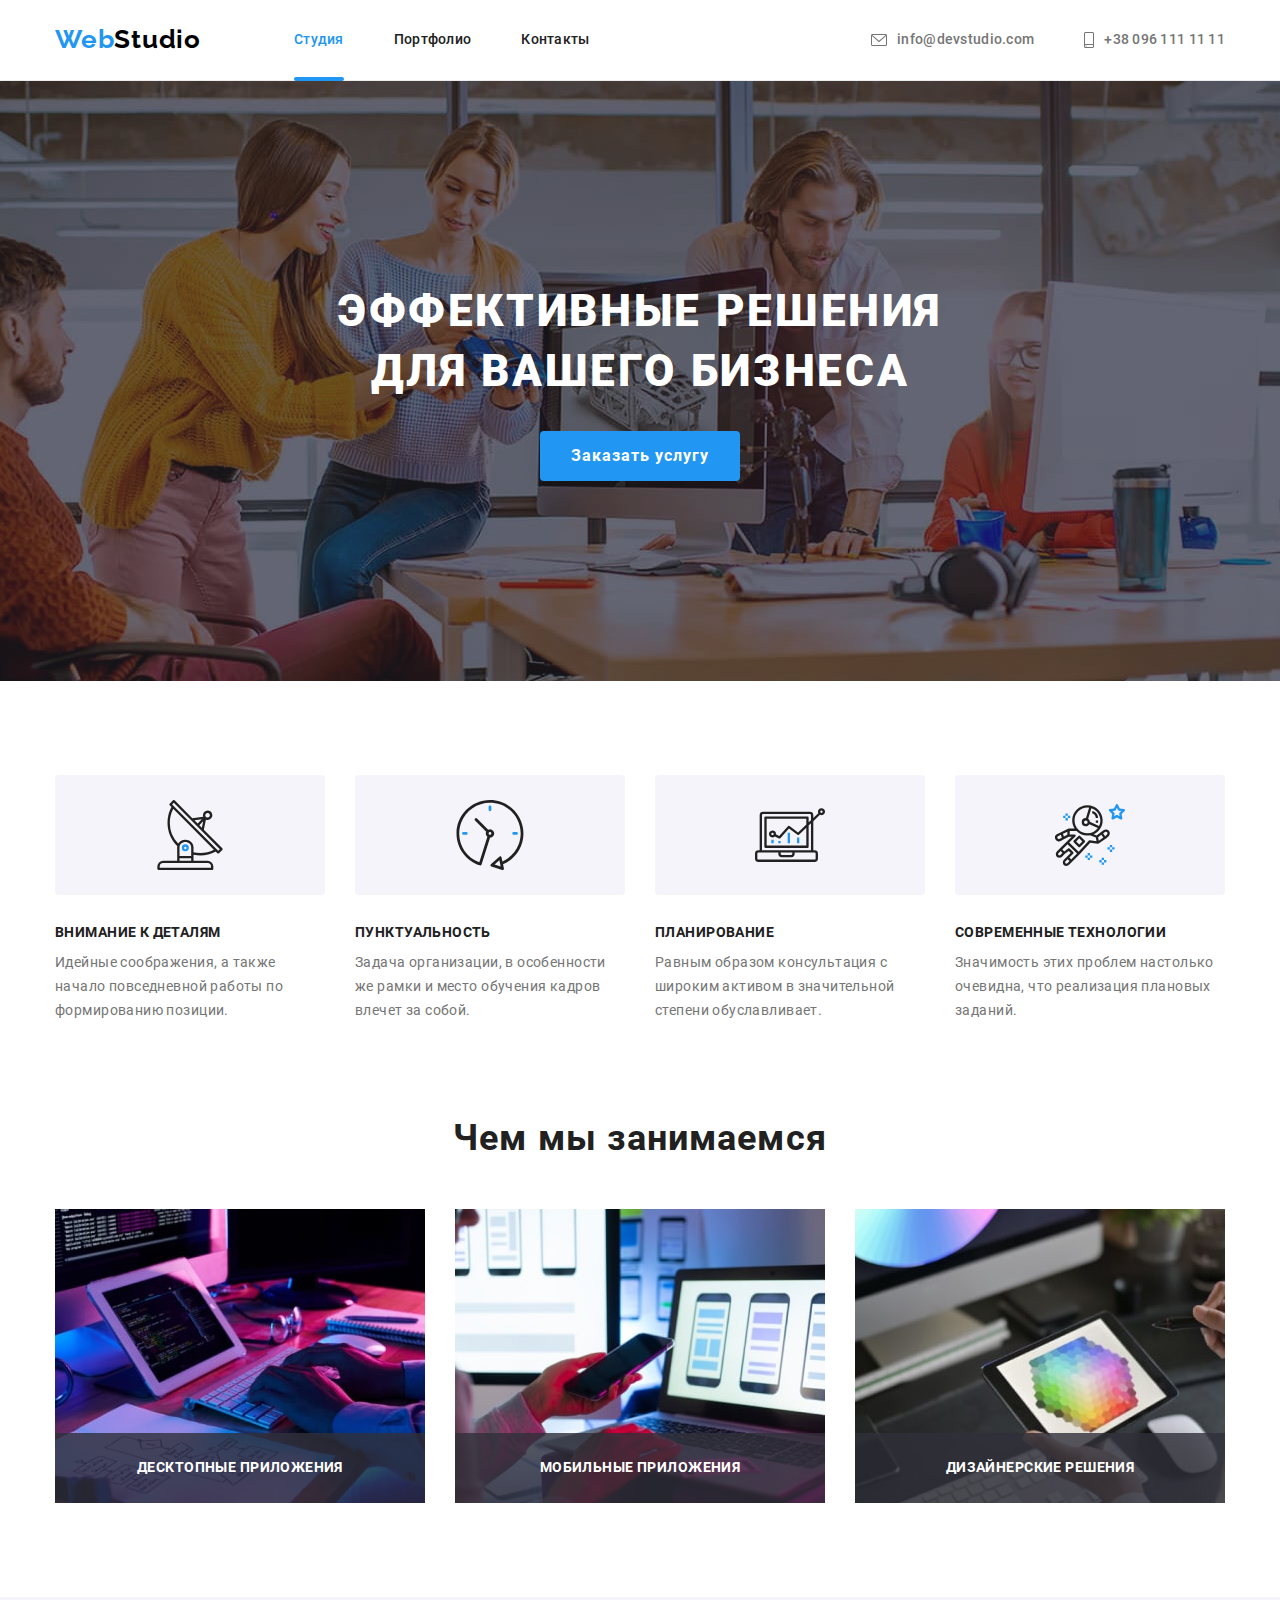
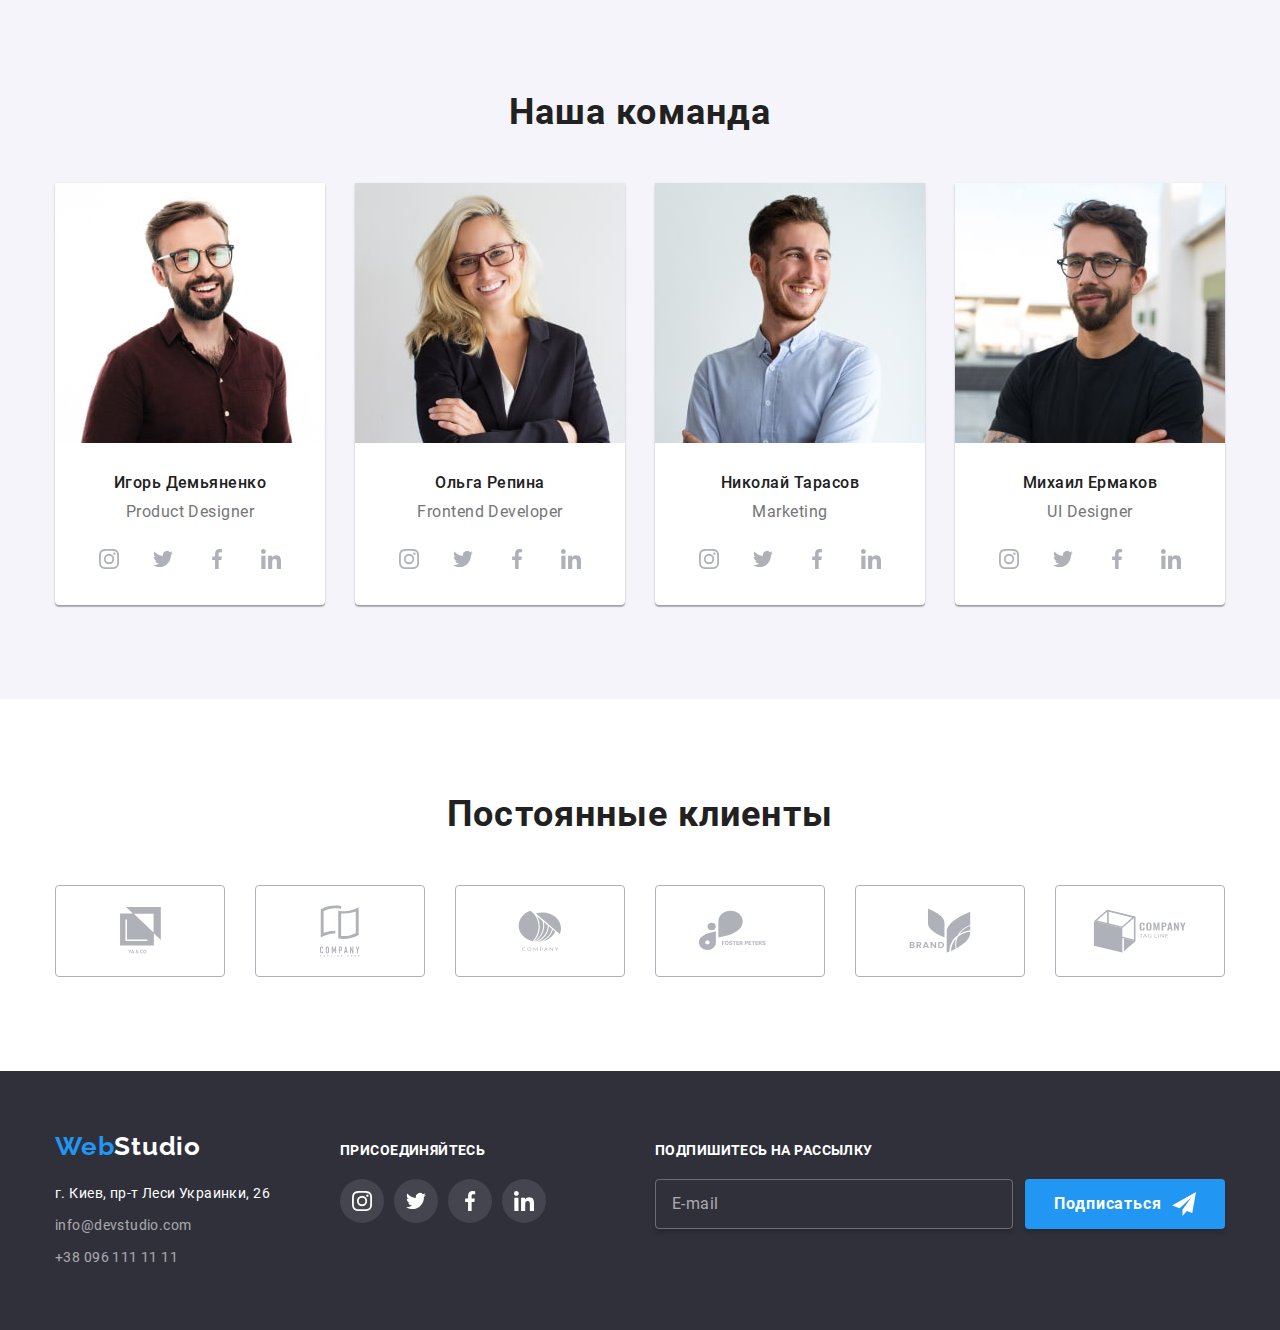
==== commit 4307fb7d: "fix bug" ====
--- a/index.html
+++ b/index.html
@@ -72,9 +72,9 @@
         </div> -->
 
       <div class="header container">
-        <a href="./index.html" class="logo">
-          <span class="logo__part--accent">Web</span>
-          <span class="logo__part--black">Studio</span></a
+        <a href="./index.html" class="logo"
+          ><span class="logo__part--accent">Web</span
+          ><span class="logo__part--black">Studio</span></a
         >
 
         <button type="button" class="open-button" data-menu-open>
